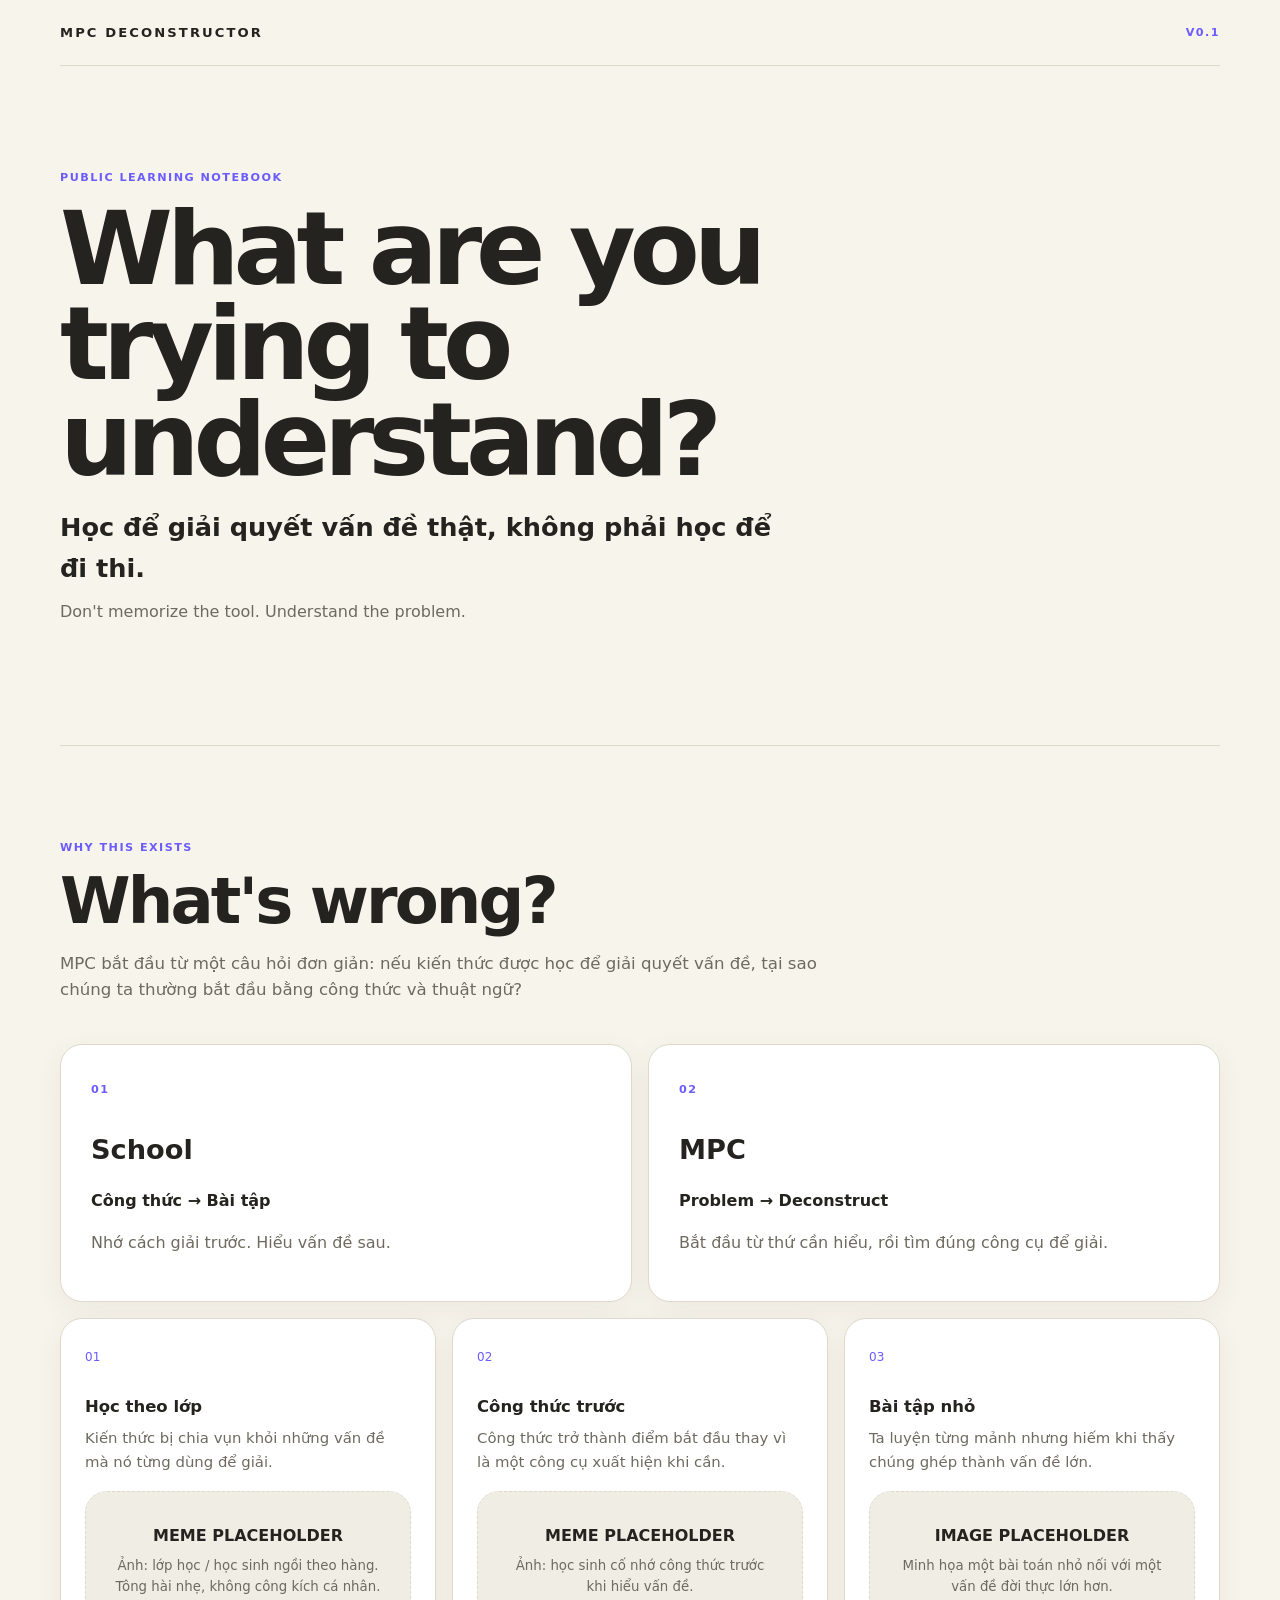
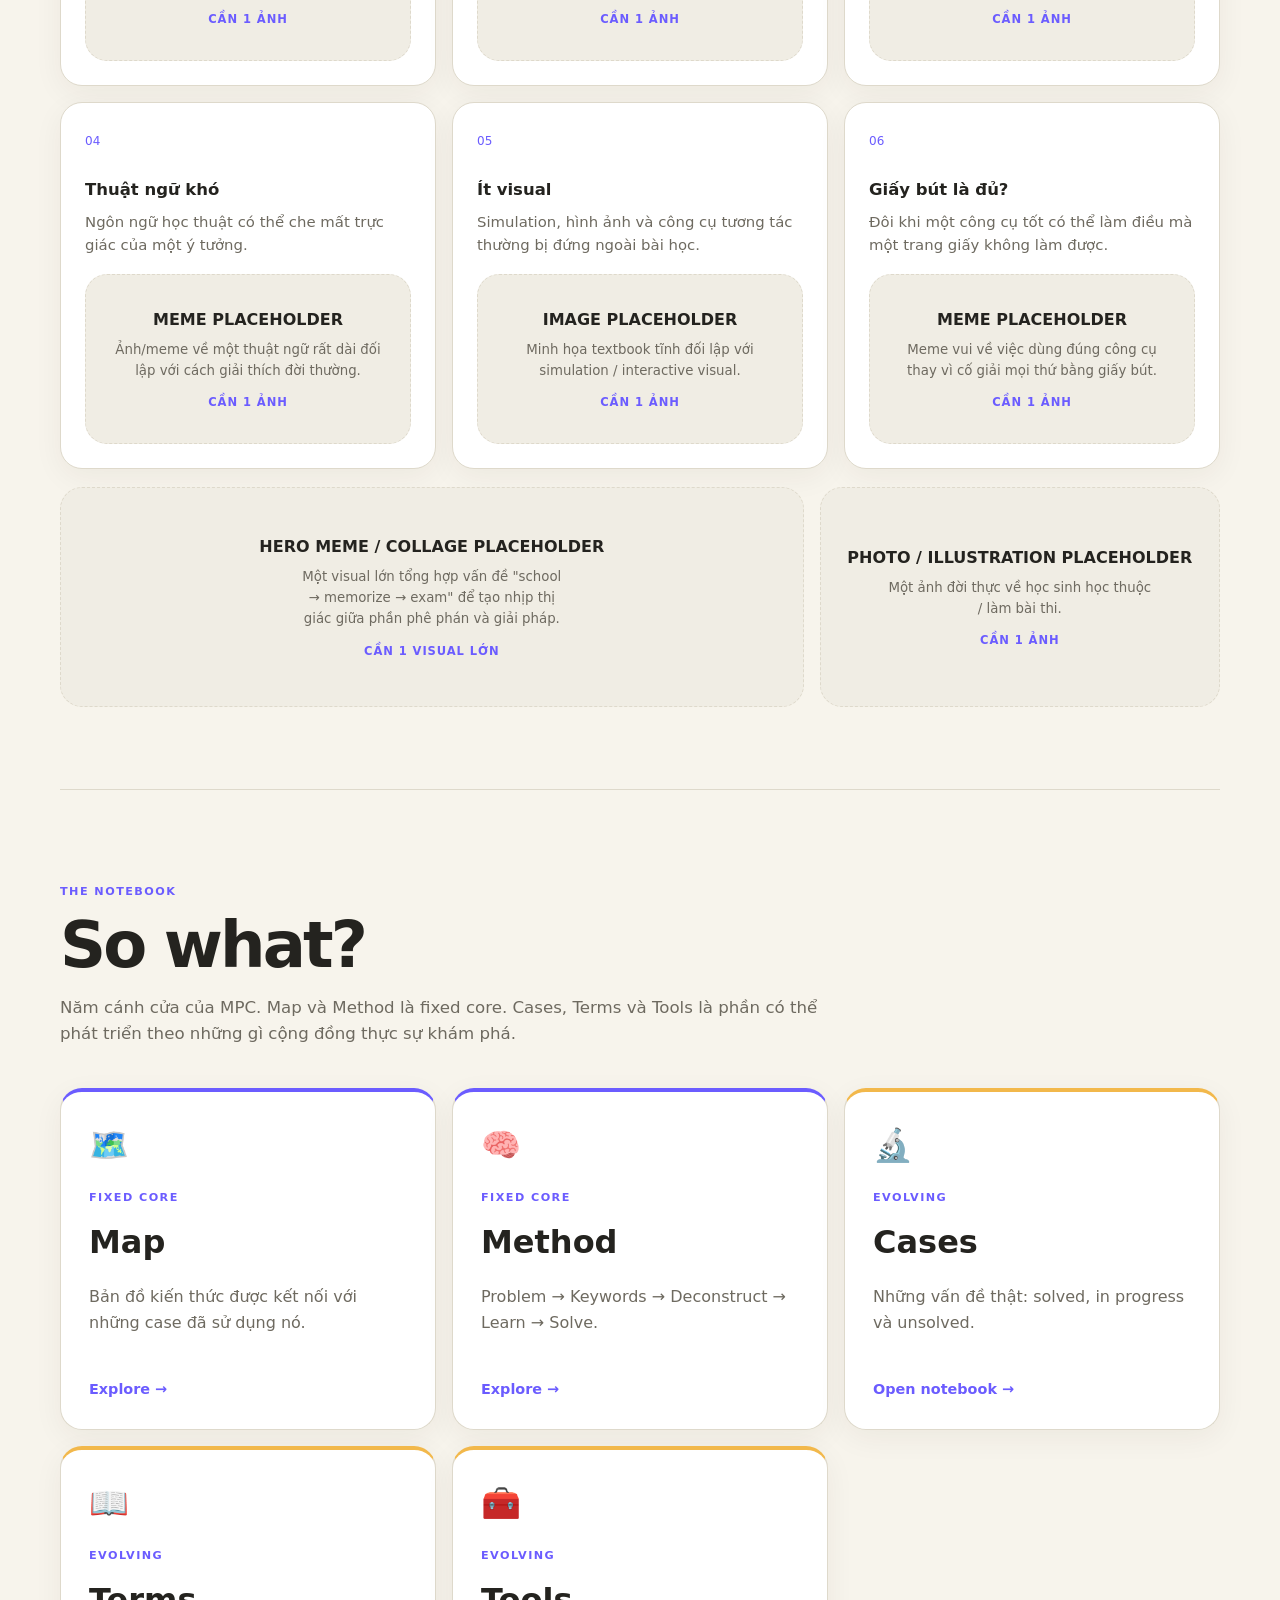
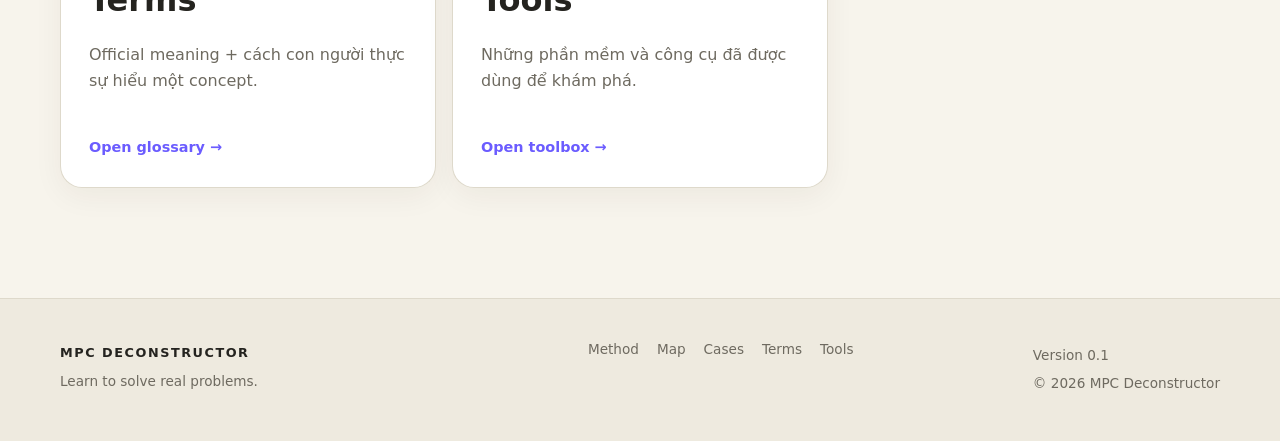
==== index.html @ 47484772 "(webagent): add meme and illustration placeholders to critique section" ====
<!doctype html><html lang="vi"><head><meta charset="utf-8"><meta name="viewport" content="width=device-width,initial-scale=1"><meta name="description" content="MPC Deconstructor: học để giải quyết vấn đề thật, không phải học để đi thi."><meta name="referrer" content="strict-origin-when-cross-origin"><meta http-equiv="Content-Security-Policy" content="default-src 'self';style-src 'self';script-src 'self';img-src 'self' data:;base-uri 'self';form-action 'self';frame-ancestors 'none';"><title>MPC Deconstructor</title><link rel="stylesheet" href="styles.css"></head><body>
<header class="site-header"><a class="brand" href="index.html">MPC DECONSTRUCTOR</a><span class="version">v0.1</span></header>
<main>
<section class="hero container"><p class="eyebrow">PUBLIC LEARNING NOTEBOOK</p><h1>What are you trying to understand?</h1><p class="hero-lead">Học để giải quyết vấn đề thật, không phải học để đi thi.</p><p class="hero-note">Don't memorize the tool. Understand the problem.</p></section>
<section class="why container" aria-labelledby="why-title"><div class="section-heading"><p class="eyebrow">WHY THIS EXISTS</p><h2 id="why-title">What's wrong?</h2><p>MPC bắt đầu từ một câu hỏi đơn giản: nếu kiến thức được học để giải quyết vấn đề, tại sao chúng ta thường bắt đầu bằng công thức và thuật ngữ?</p></div>
<div class="comparison-grid"><article class="problem-card"><span class="card-index">01</span><h3>School</h3><p class="formula">Công thức → Bài tập</p><p>Nhớ cách giải trước. Hiểu vấn đề sau.</p></article><article class="problem-card"><span class="card-index">02</span><h3>MPC</h3><p class="formula">Problem → Deconstruct</p><p>Bắt đầu từ thứ cần hiểu, rồi tìm đúng công cụ để giải.</p></article></div>
<div class="critique-grid">
<article><span>01</span><h3>Học theo lớp</h3><p>Kiến thức bị chia vụn khỏi những vấn đề mà nó từng dùng để giải.</p><div class="critique-media"><div class="media-placeholder"><strong>MEME PLACEHOLDER</strong><small>Ảnh: lớp học / học sinh ngồi theo hàng. Tông hài nhẹ, không công kích cá nhân.</small><span class="media-count">Cần 1 ảnh</span></div></div></article>
<article><span>02</span><h3>Công thức trước</h3><p>Công thức trở thành điểm bắt đầu thay vì là một công cụ xuất hiện khi cần.</p><div class="critique-media"><div class="media-placeholder"><strong>MEME PLACEHOLDER</strong><small>Ảnh: học sinh cố nhớ công thức trước khi hiểu vấn đề.</small><span class="media-count">Cần 1 ảnh</span></div></div></article>
<article><span>03</span><h3>Bài tập nhỏ</h3><p>Ta luyện từng mảnh nhưng hiếm khi thấy chúng ghép thành vấn đề lớn.</p><div class="critique-media"><div class="media-placeholder"><strong>IMAGE PLACEHOLDER</strong><small>Minh họa một bài toán nhỏ nối với một vấn đề đời thực lớn hơn.</small><span class="media-count">Cần 1 ảnh</span></div></div></article>
<article><span>04</span><h3>Thuật ngữ khó</h3><p>Ngôn ngữ học thuật có thể che mất trực giác của một ý tưởng.</p><div class="critique-media"><div class="media-placeholder"><strong>MEME PLACEHOLDER</strong><small>Ảnh/meme về một thuật ngữ rất dài đối lập với cách giải thích đời thường.</small><span class="media-count">Cần 1 ảnh</span></div></div></article>
<article><span>05</span><h3>Ít visual</h3><p>Simulation, hình ảnh và công cụ tương tác thường bị đứng ngoài bài học.</p><div class="critique-media"><div class="media-placeholder"><strong>IMAGE PLACEHOLDER</strong><small>Minh họa textbook tĩnh đối lập với simulation / interactive visual.</small><span class="media-count">Cần 1 ảnh</span></div></div></article>
<article><span>06</span><h3>Giấy bút là đủ?</h3><p>Đôi khi một công cụ tốt có thể làm điều mà một trang giấy không làm được.</p><div class="critique-media"><div class="media-placeholder"><strong>MEME PLACEHOLDER</strong><small>Meme vui về việc dùng đúng công cụ thay vì cố giải mọi thứ bằng giấy bút.</small><span class="media-count">Cần 1 ảnh</span></div></div></article>
</div>
<div class="why-gallery">
<div class="media-placeholder"><strong>HERO MEME / COLLAGE PLACEHOLDER</strong><small>Một visual lớn tổng hợp vấn đề "school → memorize → exam" để tạo nhịp thị giác giữa phần phê phán và giải pháp.</small><span class="media-count">Cần 1 visual lớn</span></div>
<div class="media-placeholder"><strong>PHOTO / ILLUSTRATION PLACEHOLDER</strong><small>Một ảnh đời thực về học sinh học thuộc / làm bài thi.</small><span class="media-count">Cần 1 ảnh</span></div>
</div></section>
<section class="core container" aria-labelledby="core-title"><div class="section-heading"><p class="eyebrow">THE NOTEBOOK</p><h2 id="core-title">So what?</h2><p>Năm cánh cửa của MPC. Map và Method là fixed core. Cases, Terms và Tools là phần có thể phát triển theo những gì cộng đồng thực sự khám phá.</p></div>
<div class="box-grid"><a class="feature-box fixed" href="map.html"><span class="icon">🗺️</span><span class="box-type">FIXED CORE</span><h3>Map</h3><p>Bản đồ kiến thức được kết nối với những case đã sử dụng nó.</p><span class="arrow">Explore →</span></a>
<a class="feature-box fixed" href="method.html"><span class="icon">🧠</span><span class="box-type">FIXED CORE</span><h3>Method</h3><p>Problem → Keywords → Deconstruct → Learn → Solve.</p><span class="arrow">Explore →</span></a>
<a class="feature-box evolving" href="cases.html"><span class="icon">🔬</span><span class="box-type">EVOLVING</span><h3>Cases</h3><p>Những vấn đề thật: solved, in progress và unsolved.</p><span class="arrow">Open notebook →</span></a>
<a class="feature-box evolving" href="terms.html"><span class="icon">📖</span><span class="box-type">EVOLVING</span><h3>Terms</h3><p>Official meaning + cách con người thực sự hiểu một concept.</p><span class="arrow">Open glossary →</span></a>
<a class="feature-box evolving" href="tools.html"><span class="icon">🧰</span><span class="box-type">EVOLVING</span><h3>Tools</h3><p>Những phần mềm và công cụ đã được dùng để khám phá.</p><span class="arrow">Open toolbox →</span></a></div></section></main>
<footer class="site-footer"><div class="container footer-inner"><div><strong>MPC DECONSTRUCTOR</strong><p>Learn to solve real problems.</p></div><div class="footer-links"><a href="method.html">Method</a><a href="map.html">Map</a><a href="cases.html">Cases</a><a href="terms.html">Terms</a><a href="tools.html">Tools</a></div><div class="footer-meta"><p>Version 0.1</p><p>© 2026 MPC Deconstructor</p></div></div></footer></body></html>
---- styles.css ----
:root{--bg:#f7f4ec;--surface:#fff;--surface-2:#f0ede4;--text:#24231f;--muted:#6e6a60;--line:#ded9cb;--accent:#6b5cff;--accent-2:#f2b84b;--green:#4d9a6a;--max:1160px}*{box-sizing:border-box}html{scroll-behavior:smooth}body{margin:0;background:var(--bg);color:var(--text);font-family:Inter,ui-sans-serif,system-ui,-apple-system,BlinkMacSystemFont,"Segoe UI",sans-serif;line-height:1.6}a{color:inherit}.container{width:min(calc(100% - 40px),var(--max));margin-inline:auto}.site-header{width:min(calc(100% - 40px),var(--max));margin:0 auto;padding:22px 0;display:flex;justify-content:space-between;align-items:center;border-bottom:1px solid var(--line);background:var(--bg)}.brand{font-size:.82rem;letter-spacing:.16em;text-decoration:none;font-weight:850}.version,.eyebrow,.box-type,.card-index{color:var(--accent);font-size:.7rem;letter-spacing:.13em;text-transform:uppercase;font-weight:750}.hero{padding:92px 0 105px}.hero h1{max-width:900px;margin:14px 0 20px;font-size:clamp(3.2rem,8vw,7rem);line-height:.93;letter-spacing:-.06em}.hero-lead{font-size:clamp(1.25rem,2vw,1.6rem);max-width:720px;margin:0;font-weight:650}.hero-note{color:var(--muted);margin-top:10px}.why,.core{padding:82px 0;border-top:1px solid var(--line)}.section-heading{max-width:760px;margin-bottom:40px}.section-heading h2{font-size:clamp(2.3rem,5vw,4.4rem);line-height:1;letter-spacing:-.045em;margin:8px 0 18px}.section-heading p:last-child{color:var(--muted);font-size:1.04rem}.comparison-grid,.critique-grid,.box-grid{display:grid;gap:16px}.comparison-grid{grid-template-columns:repeat(2,1fr);margin-bottom:16px}.problem-card,.critique-grid article,.feature-box,.media-placeholder{border:1px solid var(--line);background:var(--surface);border-radius:22px;box-shadow:0 8px 30px rgba(52,45,20,.055)}.problem-card{padding:30px}.problem-card h3{font-size:1.7rem;margin:28px 0 8px}.problem-card p{color:var(--muted)}.problem-card .formula{color:var(--text);font-weight:800}.critique-grid{grid-template-columns:repeat(3,1fr)}.critique-grid article{padding:24px;min-height:195px}.critique-grid span{color:var(--accent);font-size:.75rem}.critique-grid h3{margin:25px 0 7px;font-size:1.03rem}.critique-grid p{margin:0;color:var(--muted);font-size:.93rem}.critique-media{margin-top:16px}.media-placeholder{min-height:170px;padding:18px;background:var(--surface-2);display:flex;flex-direction:column;justify-content:center;align-items:center;text-align:center;border-style:dashed;box-shadow:none}.media-placeholder strong{font-size:1rem}.media-placeholder small{max-width:270px;color:var(--muted);margin-top:6px}.media-placeholder .media-count{margin-top:12px;color:var(--accent);font-size:.72rem;font-weight:800;letter-spacing:.08em;text-transform:uppercase}.why-gallery{margin-top:18px;display:grid;grid-template-columns:1.3fr .7fr;gap:16px}.why-gallery .media-placeholder{min-height:220px}.core{padding-bottom:110px}.box-grid{grid-template-columns:repeat(6,1fr)}.feature-box{grid-column:span 2;min-height:275px;padding:28px;text-decoration:none;transition:transform .18s ease,box-shadow .18s ease,border-color .18s ease}.feature-box:hover,.feature-box:focus-visible{transform:translateY(-4px);box-shadow:0 15px 35px rgba(52,45,20,.09);border-color:#bbb4a3;outline:none}.feature-box.fixed{border-top:4px solid var(--accent)}.feature-box.evolving{border-top:4px solid var(--accent-2)}.icon{display:block;font-size:2rem;margin-bottom:18px}.box-type{display:block;margin-bottom:10px}.feature-box h3{font-size:2rem;margin:0 0 8px}.feature-box p{color:var(--muted);min-height:70px}.arrow{display:block;margin-top:24px;color:var(--accent);font-size:.9rem;font-weight:750}.site-footer{border-top:1px solid var(--line);padding:40px 0;color:var(--muted);background:#eeeadf}.footer-inner{display:grid;grid-template-columns:1.2fr 1fr auto;gap:30px;align-items:start}.footer-inner strong{color:var(--text);letter-spacing:.12em;font-size:.8rem}.footer-inner p{margin:6px 0;font-size:.85rem}.footer-links{display:flex;flex-wrap:wrap;gap:12px 18px}.footer-links a{text-decoration:none;font-size:.85rem}.footer-links a:hover{color:var(--text)}.placeholder{min-height:65vh;display:grid;align-content:center;padding:80px 0}.placeholder h1{font-size:clamp(3rem,8vw,6rem);line-height:.95;letter-spacing:-.05em;margin:10px 0 20px}.placeholder p{max-width:650px;color:var(--muted);font-size:1.1rem}.back{color:var(--accent);text-decoration:none;font-weight:750}@media(max-width:820px){.hero{padding:70px 0 80px}.comparison-grid,.critique-grid,.why-gallery{grid-template-columns:1fr}.box-grid{grid-template-columns:1fr}.feature-box{grid-column:auto}.footer-inner{grid-template-columns:1fr}}@media(prefers-reduced-motion:reduce){html{scroll-behavior:auto}*,*::before,*::after{transition:none!important}}
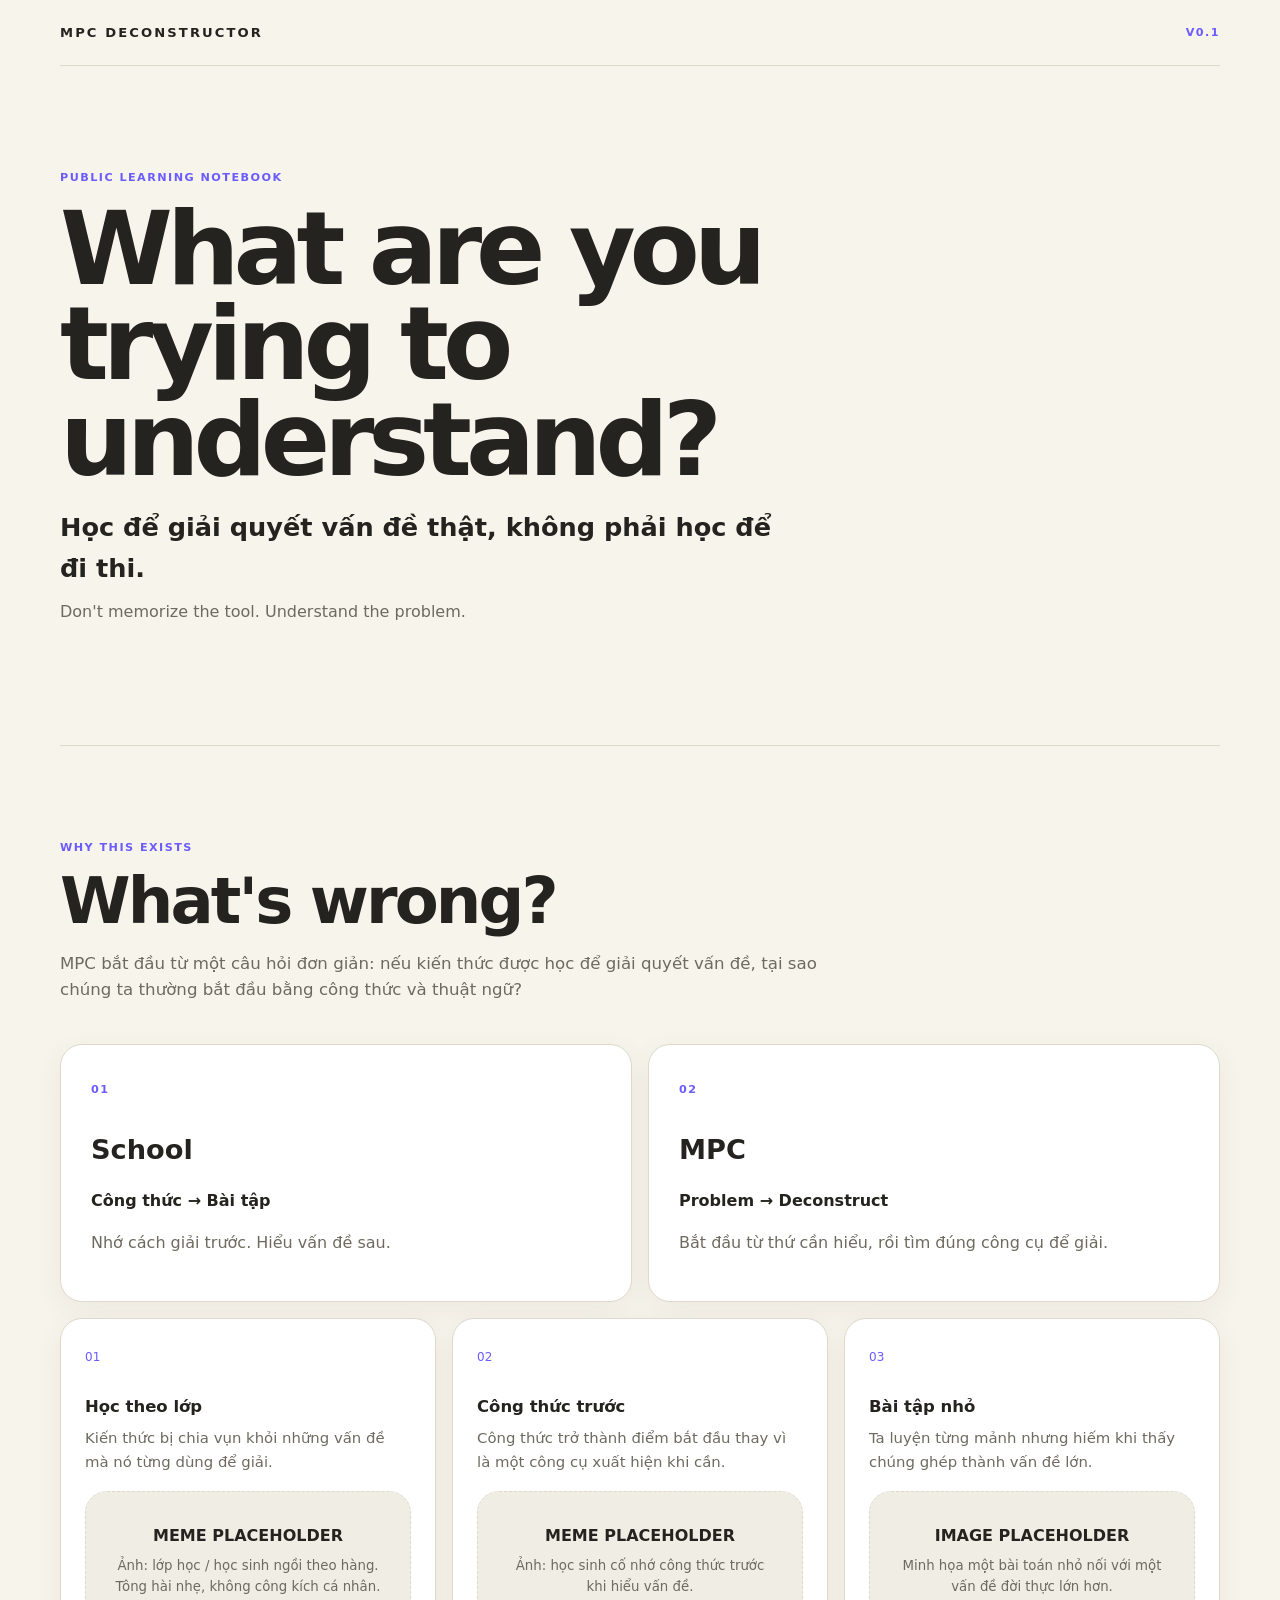
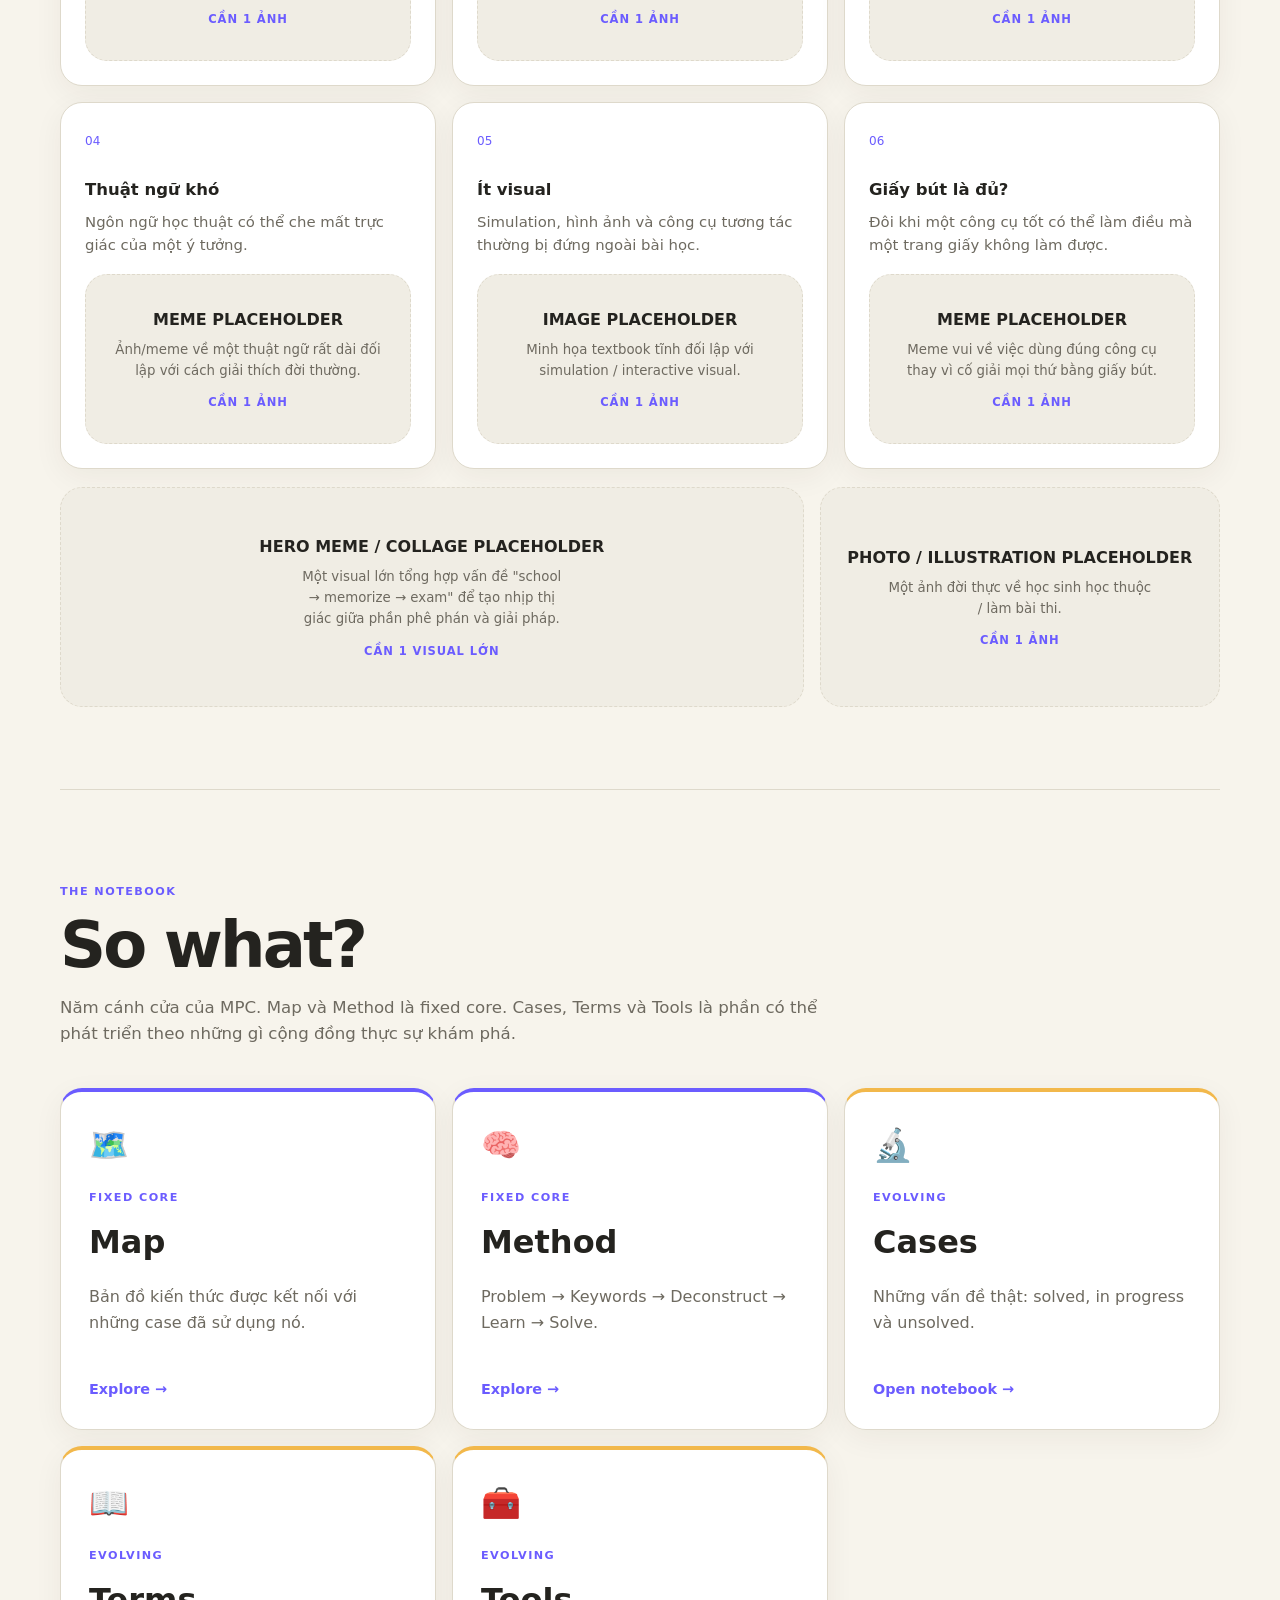
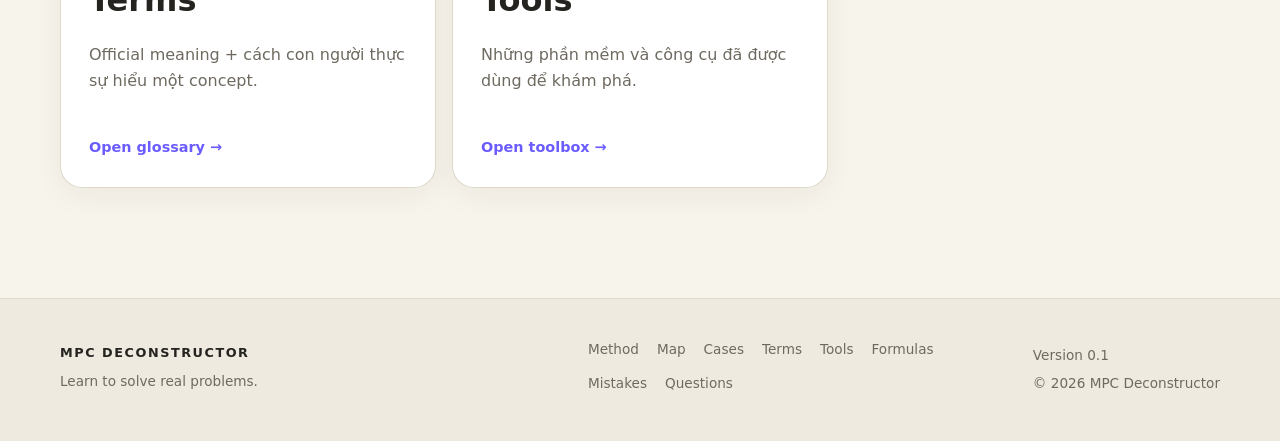
==== commit 8a748af9: "(webagent): add knowledge notebook links" ====
--- a/index.html
+++ b/index.html
@@ -22,4 +22,4 @@
 <a class="feature-box evolving" href="cases.html"><span class="icon">🔬</span><span class="box-type">EVOLVING</span><h3>Cases</h3><p>Những vấn đề thật: solved, in progress và unsolved.</p><span class="arrow">Open notebook →</span></a>
 <a class="feature-box evolving" href="terms.html"><span class="icon">📖</span><span class="box-type">EVOLVING</span><h3>Terms</h3><p>Official meaning + cách con người thực sự hiểu một concept.</p><span class="arrow">Open glossary →</span></a>
 <a class="feature-box evolving" href="tools.html"><span class="icon">🧰</span><span class="box-type">EVOLVING</span><h3>Tools</h3><p>Những phần mềm và công cụ đã được dùng để khám phá.</p><span class="arrow">Open toolbox →</span></a></div></section></main>
-<footer class="site-footer"><div class="container footer-inner"><div><strong>MPC DECONSTRUCTOR</strong><p>Learn to solve real problems.</p></div><div class="footer-links"><a href="method.html">Method</a><a href="map.html">Map</a><a href="cases.html">Cases</a><a href="terms.html">Terms</a><a href="tools.html">Tools</a></div><div class="footer-meta"><p>Version 0.1</p><p>© 2026 MPC Deconstructor</p></div></div></footer></body></html>+<footer class="site-footer"><div class="container footer-inner"><div><strong>MPC DECONSTRUCTOR</strong><p>Learn to solve real problems.</p></div><div class="footer-links"><a href="method.html">Method</a><a href="map.html">Map</a><a href="cases.html">Cases</a><a href="terms.html">Terms</a><a href="tools.html">Tools</a><a href="formulas.html">Formulas</a><a href="mistakes.html">Mistakes</a><a href="questions.html">Questions</a></div><div class="footer-meta"><p>Version 0.1</p><p>© 2026 MPC Deconstructor</p></div></div></footer></body></html>
--- a/styles.css
+++ b/styles.css
@@ -1 +1 @@
-:root{--bg:#f7f4ec;--surface:#fff;--surface-2:#f0ede4;--text:#24231f;--muted:#6e6a60;--line:#ded9cb;--accent:#6b5cff;--accent-2:#f2b84b;--green:#4d9a6a;--max:1160px}*{box-sizing:border-box}html{scroll-behavior:smooth}body{margin:0;background:var(--bg);color:var(--text);font-family:Inter,ui-sans-serif,system-ui,-apple-system,BlinkMacSystemFont,"Segoe UI",sans-serif;line-height:1.6}a{color:inherit}.container{width:min(calc(100% - 40px),var(--max));margin-inline:auto}.site-header{width:min(calc(100% - 40px),var(--max));margin:0 auto;padding:22px 0;display:flex;justify-content:space-between;align-items:center;border-bottom:1px solid var(--line);background:var(--bg)}.brand{font-size:.82rem;letter-spacing:.16em;text-decoration:none;font-weight:850}.version,.eyebrow,.box-type,.card-index{color:var(--accent);font-size:.7rem;letter-spacing:.13em;text-transform:uppercase;font-weight:750}.hero{padding:92px 0 105px}.hero h1{max-width:900px;margin:14px 0 20px;font-size:clamp(3.2rem,8vw,7rem);line-height:.93;letter-spacing:-.06em}.hero-lead{font-size:clamp(1.25rem,2vw,1.6rem);max-width:720px;margin:0;font-weight:650}.hero-note{color:var(--muted);margin-top:10px}.why,.core{padding:82px 0;border-top:1px solid var(--line)}.section-heading{max-width:760px;margin-bottom:40px}.section-heading h2{font-size:clamp(2.3rem,5vw,4.4rem);line-height:1;letter-spacing:-.045em;margin:8px 0 18px}.section-heading p:last-child{color:var(--muted);font-size:1.04rem}.comparison-grid,.critique-grid,.box-grid{display:grid;gap:16px}.comparison-grid{grid-template-columns:repeat(2,1fr);margin-bottom:16px}.problem-card,.critique-grid article,.feature-box,.media-placeholder{border:1px solid var(--line);background:var(--surface);border-radius:22px;box-shadow:0 8px 30px rgba(52,45,20,.055)}.problem-card{padding:30px}.problem-card h3{font-size:1.7rem;margin:28px 0 8px}.problem-card p{color:var(--muted)}.problem-card .formula{color:var(--text);font-weight:800}.critique-grid{grid-template-columns:repeat(3,1fr)}.critique-grid article{padding:24px;min-height:195px}.critique-grid span{color:var(--accent);font-size:.75rem}.critique-grid h3{margin:25px 0 7px;font-size:1.03rem}.critique-grid p{margin:0;color:var(--muted);font-size:.93rem}.critique-media{margin-top:16px}.media-placeholder{min-height:170px;padding:18px;background:var(--surface-2);display:flex;flex-direction:column;justify-content:center;align-items:center;text-align:center;border-style:dashed;box-shadow:none}.media-placeholder strong{font-size:1rem}.media-placeholder small{max-width:270px;color:var(--muted);margin-top:6px}.media-placeholder .media-count{margin-top:12px;color:var(--accent);font-size:.72rem;font-weight:800;letter-spacing:.08em;text-transform:uppercase}.why-gallery{margin-top:18px;display:grid;grid-template-columns:1.3fr .7fr;gap:16px}.why-gallery .media-placeholder{min-height:220px}.core{padding-bottom:110px}.box-grid{grid-template-columns:repeat(6,1fr)}.feature-box{grid-column:span 2;min-height:275px;padding:28px;text-decoration:none;transition:transform .18s ease,box-shadow .18s ease,border-color .18s ease}.feature-box:hover,.feature-box:focus-visible{transform:translateY(-4px);box-shadow:0 15px 35px rgba(52,45,20,.09);border-color:#bbb4a3;outline:none}.feature-box.fixed{border-top:4px solid var(--accent)}.feature-box.evolving{border-top:4px solid var(--accent-2)}.icon{display:block;font-size:2rem;margin-bottom:18px}.box-type{display:block;margin-bottom:10px}.feature-box h3{font-size:2rem;margin:0 0 8px}.feature-box p{color:var(--muted);min-height:70px}.arrow{display:block;margin-top:24px;color:var(--accent);font-size:.9rem;font-weight:750}.site-footer{border-top:1px solid var(--line);padding:40px 0;color:var(--muted);background:#eeeadf}.footer-inner{display:grid;grid-template-columns:1.2fr 1fr auto;gap:30px;align-items:start}.footer-inner strong{color:var(--text);letter-spacing:.12em;font-size:.8rem}.footer-inner p{margin:6px 0;font-size:.85rem}.footer-links{display:flex;flex-wrap:wrap;gap:12px 18px}.footer-links a{text-decoration:none;font-size:.85rem}.footer-links a:hover{color:var(--text)}.placeholder{min-height:65vh;display:grid;align-content:center;padding:80px 0}.placeholder h1{font-size:clamp(3rem,8vw,6rem);line-height:.95;letter-spacing:-.05em;margin:10px 0 20px}.placeholder p{max-width:650px;color:var(--muted);font-size:1.1rem}.back{color:var(--accent);text-decoration:none;font-weight:750}@media(max-width:820px){.hero{padding:70px 0 80px}.comparison-grid,.critique-grid,.why-gallery{grid-template-columns:1fr}.box-grid{grid-template-columns:1fr}.feature-box{grid-column:auto}.footer-inner{grid-template-columns:1fr}}@media(prefers-reduced-motion:reduce){html{scroll-behavior:auto}*,*::before,*::after{transition:none!important}}+:root{--bg:#f7f4ec;--surface:#fff;--surface-2:#f0ede4;--text:#24231f;--muted:#6e6a60;--line:#ded9cb;--accent:#6b5cff;--accent-2:#f2b84b;--green:#4d9a6a;--max:1160px}*{box-sizing:border-box}html{scroll-behavior:smooth}body{margin:0;background:var(--bg);color:var(--text);font-family:Inter,ui-sans-serif,system-ui,-apple-system,BlinkMacSystemFont,"Segoe UI",sans-serif;line-height:1.6}a{color:inherit}.container{width:min(calc(100% - 40px),var(--max));margin-inline:auto}.site-header{width:min(calc(100% - 40px),var(--max));margin:0 auto;padding:22px 0;display:flex;justify-content:space-between;align-items:center;border-bottom:1px solid var(--line);background:var(--bg)}.brand{font-size:.82rem;letter-spacing:.16em;text-decoration:none;font-weight:850}.version,.eyebrow,.box-type,.card-index{color:var(--accent);font-size:.7rem;letter-spacing:.13em;text-transform:uppercase;font-weight:750}.hero{padding:92px 0 105px}.hero h1{max-width:900px;margin:14px 0 20px;font-size:clamp(3.2rem,8vw,7rem);line-height:.93;letter-spacing:-.06em}.hero-lead{font-size:clamp(1.25rem,2vw,1.6rem);max-width:720px;margin:0;font-weight:650}.hero-note{color:var(--muted);margin-top:10px}.why,.core{padding:82px 0;border-top:1px solid var(--line)}.section-heading{max-width:760px;margin-bottom:40px}.section-heading h2{font-size:clamp(2.3rem,5vw,4.4rem);line-height:1;letter-spacing:-.045em;margin:8px 0 18px}.section-heading p:last-child{color:var(--muted);font-size:1.04rem}.comparison-grid,.critique-grid,.box-grid{display:grid;gap:16px}.comparison-grid{grid-template-columns:repeat(2,1fr);margin-bottom:16px}.problem-card,.critique-grid article,.feature-box,.media-placeholder{border:1px solid var(--line);background:var(--surface);border-radius:22px;box-shadow:0 8px 30px rgba(52,45,20,.055)}.problem-card{padding:30px}.problem-card h3{font-size:1.7rem;margin:28px 0 8px}.problem-card p{color:var(--muted)}.problem-card .formula{color:var(--text);font-weight:800}.critique-grid{grid-template-columns:repeat(3,1fr)}.critique-grid article{padding:24px;min-height:195px}.critique-grid span{color:var(--accent);font-size:.75rem}.critique-grid h3{margin:25px 0 7px;font-size:1.03rem}.critique-grid p{margin:0;color:var(--muted);font-size:.93rem}.critique-media{margin-top:16px}.media-placeholder{min-height:170px;padding:18px;background:var(--surface-2);display:flex;flex-direction:column;justify-content:center;align-items:center;text-align:center;border-style:dashed;box-shadow:none}.media-placeholder strong{font-size:1rem}.media-placeholder small{max-width:270px;color:var(--muted);margin-top:6px}.media-placeholder .media-count{margin-top:12px;color:var(--accent);font-size:.72rem;font-weight:800;letter-spacing:.08em;text-transform:uppercase}.why-gallery{margin-top:18px;display:grid;grid-template-columns:1.3fr .7fr;gap:16px}.why-gallery .media-placeholder{min-height:220px}.core{padding-bottom:110px}.box-grid{grid-template-columns:repeat(6,1fr)}.feature-box{grid-column:span 2;min-height:275px;padding:28px;text-decoration:none;transition:transform .18s ease,box-shadow .18s ease,border-color .18s ease}.feature-box:hover,.feature-box:focus-visible{transform:translateY(-4px);box-shadow:0 15px 35px rgba(52,45,20,.09);border-color:#bbb4a3;outline:none}.feature-box.fixed{border-top:4px solid var(--accent)}.feature-box.evolving{border-top:4px solid var(--accent-2)}.icon{display:block;font-size:2rem;margin-bottom:18px}.box-type{display:block;margin-bottom:10px}.feature-box h3{font-size:2rem;margin:0 0 8px}.feature-box p{color:var(--muted);min-height:70px}.arrow{display:block;margin-top:24px;color:var(--accent);font-size:.9rem;font-weight:750}.site-footer{border-top:1px solid var(--line);padding:40px 0;color:var(--muted);background:#eeeadf}.footer-inner{display:grid;grid-template-columns:1.2fr 1fr auto;gap:30px;align-items:start}.footer-inner strong{color:var(--text);letter-spacing:.12em;font-size:.8rem}.footer-inner p{margin:6px 0;font-size:.85rem}.footer-links{display:flex;flex-wrap:wrap;gap:12px 18px}.footer-links a{text-decoration:none;font-size:.85rem}.footer-links a:hover{color:var(--text)}.placeholder{min-height:65vh;display:grid;align-content:center;padding:80px 0}.placeholder h1{font-size:clamp(3rem,8vw,6rem);line-height:.95;letter-spacing:-.05em;margin:10px 0 20px}.placeholder p{max-width:650px;color:var(--muted);font-size:1.1rem}.back{color:var(--accent);text-decoration:none;font-weight:750}@media(max-width:820px){.hero{padding:70px 0 80px}.comparison-grid,.critique-grid,.why-gallery{grid-template-columns:1fr}.box-grid{grid-template-columns:1fr}.feature-box{grid-column:auto}.footer-inner{grid-template-columns:1fr}}@media(prefers-reduced-motion:reduce){html{scroll-behavior:auto}*,*::before,*::after{transition:none!important}}.page{padding:80px 0 110px}.page>.section-heading{margin-bottom:36px}.page h1{font-size:clamp(3rem,7vw,6.2rem);line-height:.95;letter-spacing:-.055em;margin:10px 0 18px}.section-heading.small{margin:0 0 20px}.section-heading.small h2{font-size:2.2rem}.map-grid{display:grid;grid-template-columns:repeat(3,1fr);gap:18px;margin-bottom:34px}.map-group{background:var(--surface);border:1px solid var(--line);border-radius:24px;padding:28px;box-shadow:0 8px 30px rgba(52,45,20,.055)}.map-number{color:var(--accent);font-size:.75rem;font-weight:800;letter-spacing:.12em}.map-group h2{font-size:2.1rem;margin:8px 0 0}.map-group>p{color:var(--muted);margin-top:0}.map-group details{border-top:1px solid var(--line);padding:14px 0}.map-group summary{cursor:pointer;font-weight:750}.map-group ul{color:var(--muted);padding-left:20px;margin-bottom:0}.editor-form{display:grid;gap:18px;max-width:850px;background:var(--surface);border:1px solid var(--line);border-radius:24px;padding:28px;box-shadow:0 8px 30px rgba(52,45,20,.055)}.editor-form label{display:grid;gap:8px;font-size:.78rem;font-weight:800;letter-spacing:.08em}.editor-form textarea,.editor-form input[type="text"],.editor-form input[type="file"]{font:inherit;letter-spacing:normal;font-weight:500;color:var(--text);border:1px solid var(--line);border-radius:14px;background:var(--surface-2);padding:14px}.editor-form textarea{resize:vertical}.input-note{font-size:.78rem;color:var(--muted);font-weight:500;letter-spacing:normal}.primary-button{justify-self:start;border:0;border-radius:12px;background:var(--accent);color:white;padding:13px 20px;font:inherit;font-weight:800;cursor:pointer}.primary-button:hover{filter:brightness(.95)}.upload-preview{display:block;max-width:850px;max-height:480px;margin:18px 0;border-radius:18px;border:1px solid var(--line);object-fit:contain;background:var(--surface)}.saved-section{margin:70px 0 30px}.saved-grid{display:grid;grid-template-columns:repeat(2,1fr);gap:18px}.saved-card,.term-card{background:var(--surface);border:1px solid var(--line);border-radius:20px;padding:22px}.saved-card h3,.term-card h3{margin:5px 0 10px;font-size:1.35rem}.saved-card p,.term-card p{color:var(--muted);white-space:normal}.saved-card img{width:100%;max-height:360px;object-fit:contain;border-radius:14px;background:var(--surface-2);margin-top:12px}.saved-number{color:var(--accent);font-size:.7rem;font-weight:800;letter-spacing:.12em}.delete-button{border:0;background:transparent;color:var(--muted);font:inherit;font-size:.82rem;text-decoration:underline;cursor:pointer;margin-top:12px}.empty-state{color:var(--muted);padding:20px 0}.term-list{display:grid;gap:14px}.term-card{display:flex;justify-content:space-between;gap:20px;align-items:flex-start}.term-card p{margin:0}.tool-card{display:flex;align-items:center;gap:22px;text-decoration:none;background:var(--surface);border:1px solid var(--line);border-radius:24px;padding:24px;max-width:720px;box-shadow:0 8px 30px rgba(52,45,20,.055);transition:transform .18s ease,box-shadow .18s ease}.tool-card:hover{transform:translateY(-3px);box-shadow:0 14px 35px rgba(52,45,20,.1)}.tool-card img{width:64px;height:64px}.tool-card h2{margin:2px 0 4px;font-size:1.8rem}.tool-card p{margin:0;color:var(--muted)}.tool-arrow{margin-left:auto;color:var(--accent);font-weight:800}@media(max-width:900px){.map-grid{grid-template-columns:1fr 1fr}}@media(max-width:620px){.map-grid,.saved-grid{grid-template-columns:1fr}.page{padding-top:55px}.term-card{flex-direction:column}.tool-card{align-items:flex-start}.tool-arrow{margin-left:0}}.tool-launcher .primary-button{display:inline-flex;align-items:center;gap:9px}.tool-launcher .primary-button img{width:20px;height:20px}.tool-launcher{margin-bottom:18px}
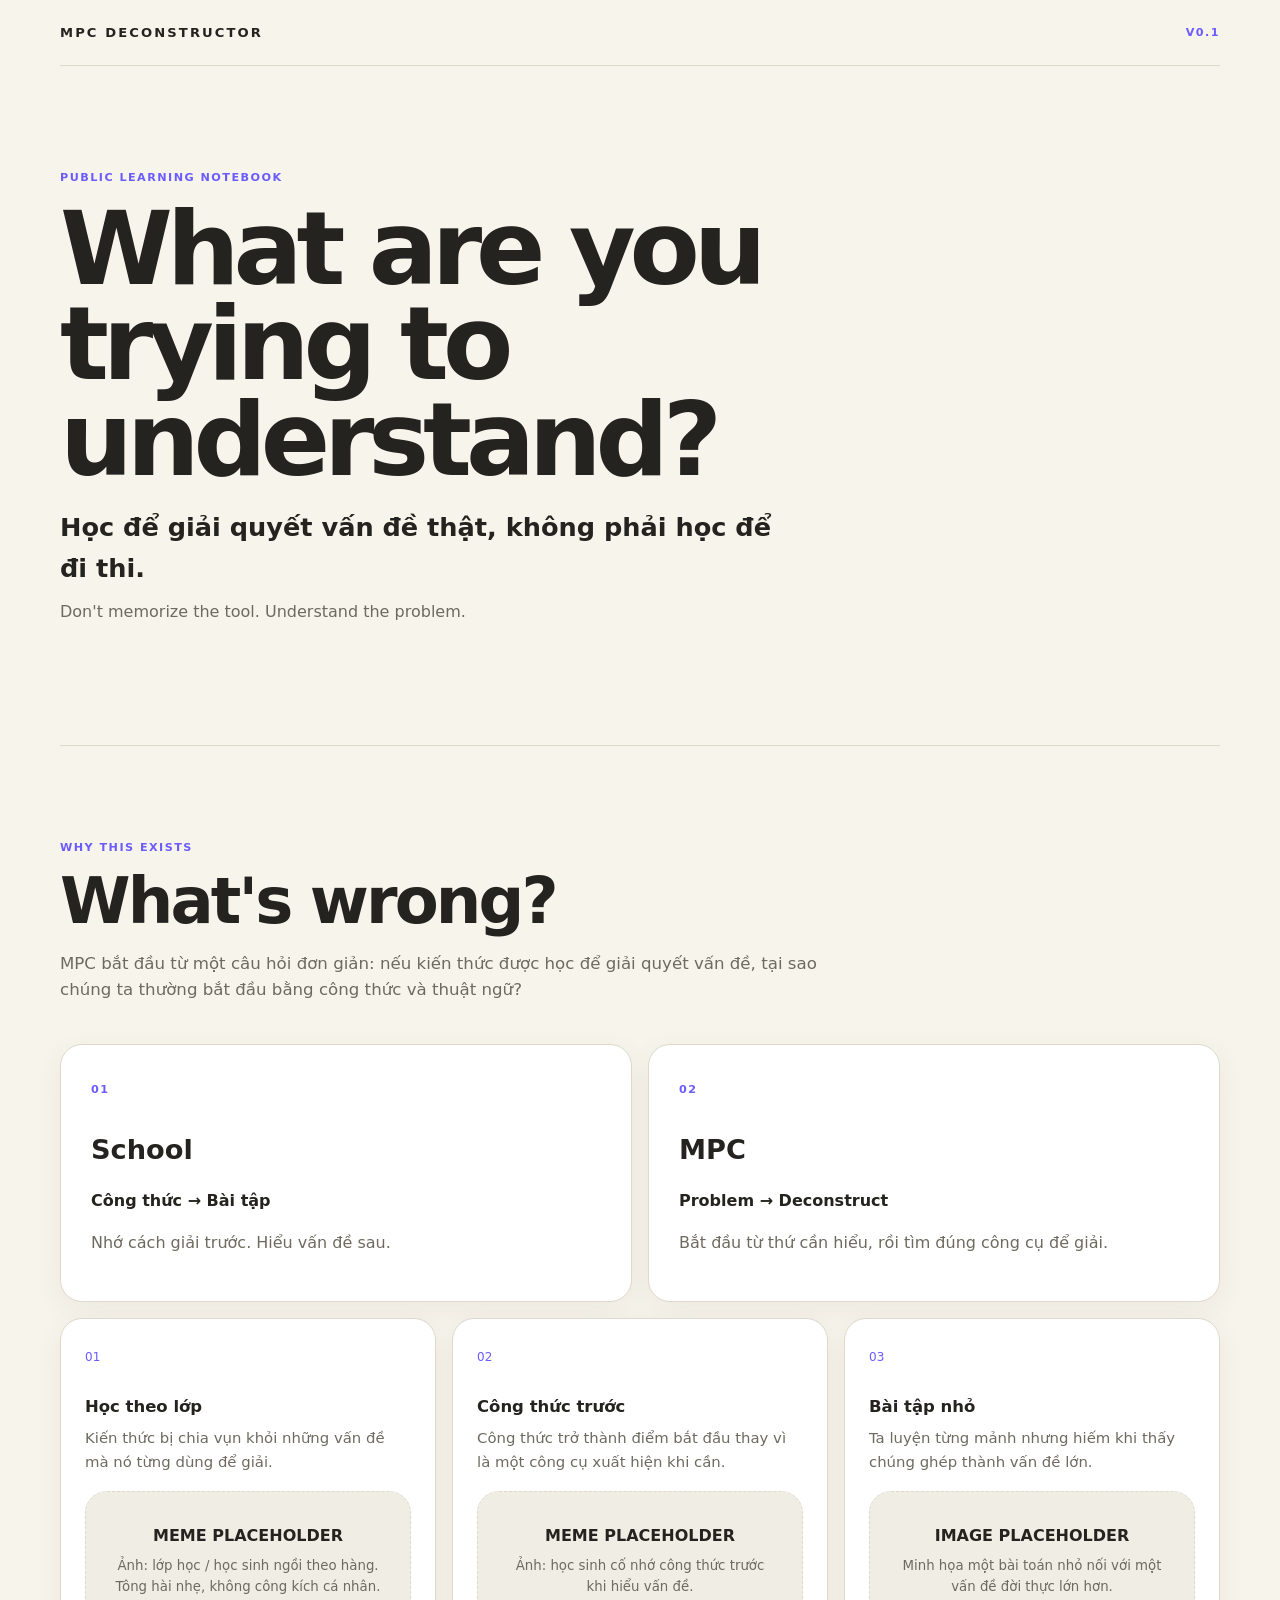
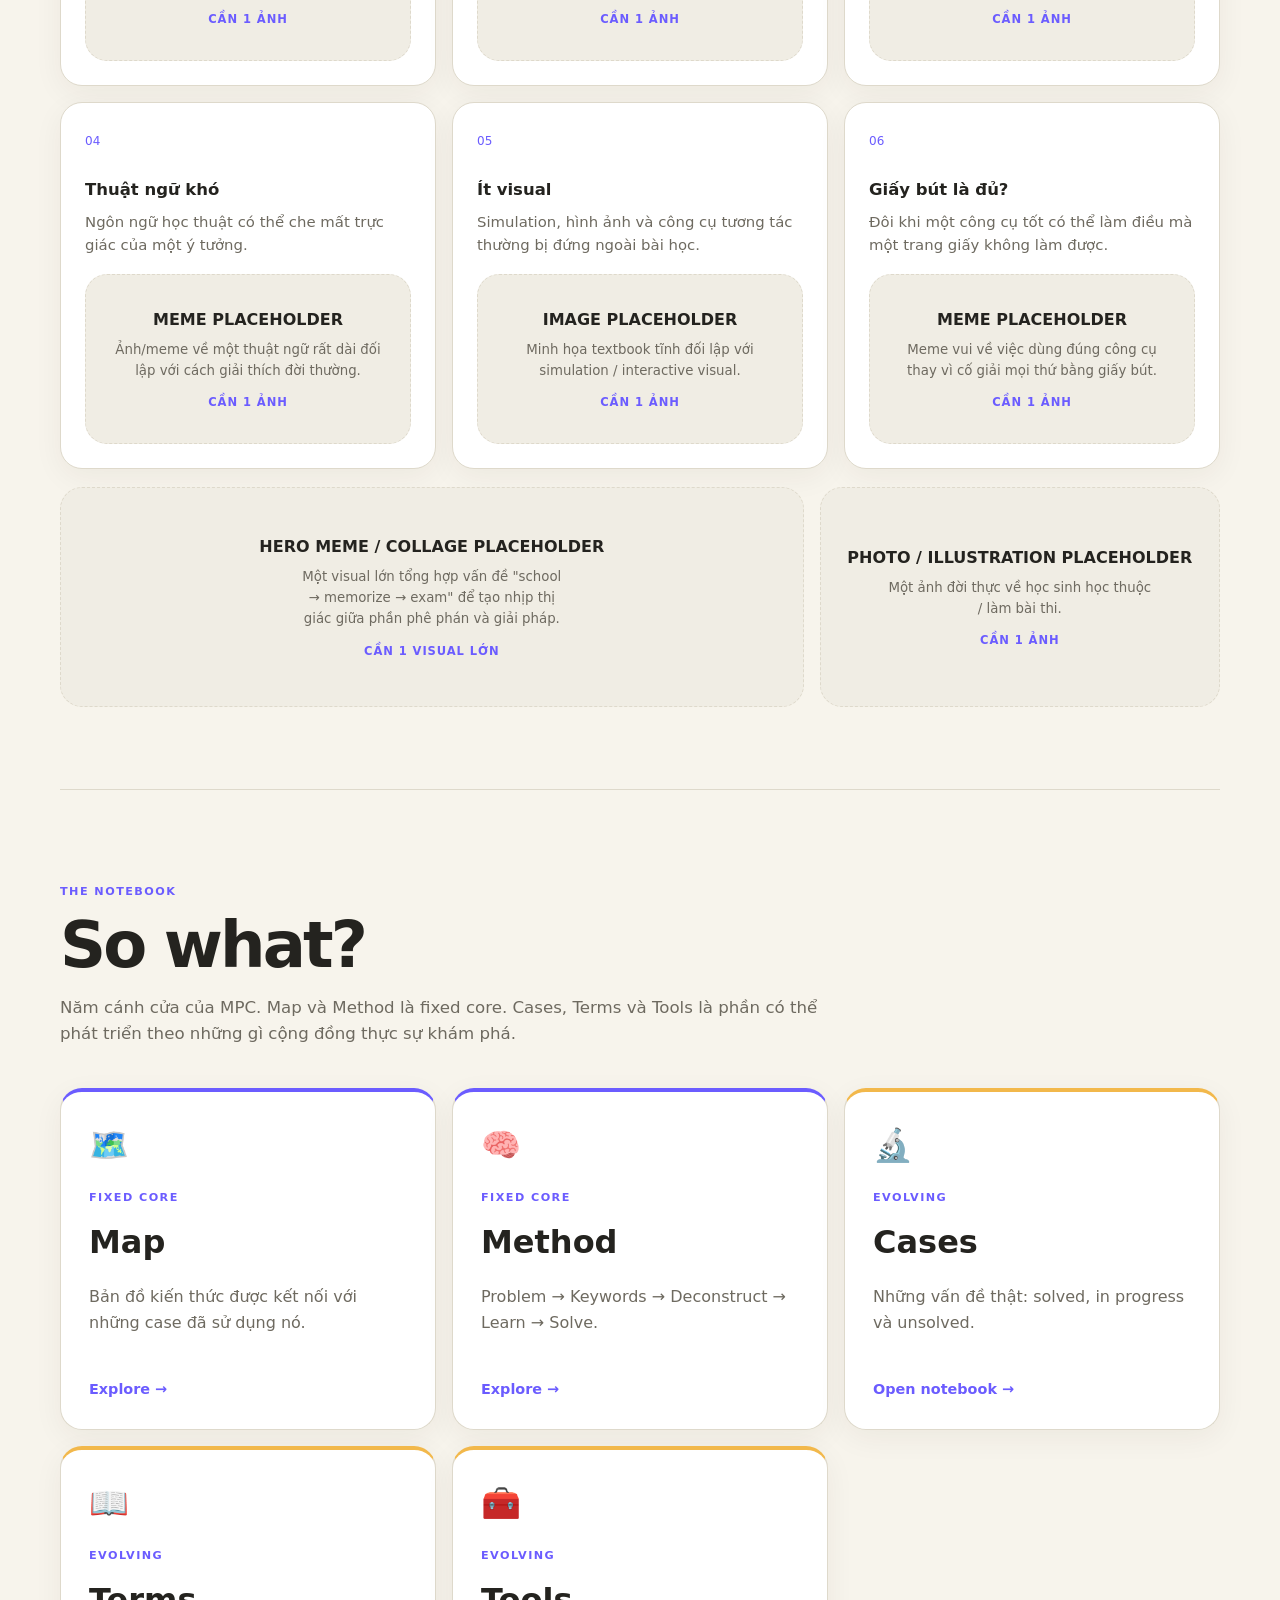
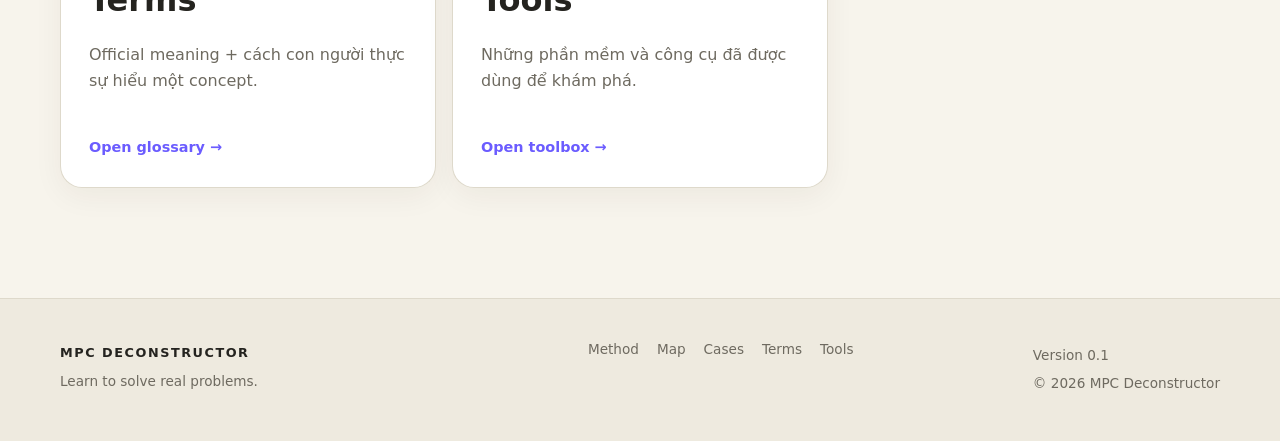
==== commit c4004ae1: "(webagent): update index.html for current cases-centered architecture" ====
--- a/index.html
+++ b/index.html
@@ -22,4 +22,4 @@
 <a class="feature-box evolving" href="cases.html"><span class="icon">🔬</span><span class="box-type">EVOLVING</span><h3>Cases</h3><p>Những vấn đề thật: solved, in progress và unsolved.</p><span class="arrow">Open notebook →</span></a>
 <a class="feature-box evolving" href="terms.html"><span class="icon">📖</span><span class="box-type">EVOLVING</span><h3>Terms</h3><p>Official meaning + cách con người thực sự hiểu một concept.</p><span class="arrow">Open glossary →</span></a>
 <a class="feature-box evolving" href="tools.html"><span class="icon">🧰</span><span class="box-type">EVOLVING</span><h3>Tools</h3><p>Những phần mềm và công cụ đã được dùng để khám phá.</p><span class="arrow">Open toolbox →</span></a></div></section></main>
-<footer class="site-footer"><div class="container footer-inner"><div><strong>MPC DECONSTRUCTOR</strong><p>Learn to solve real problems.</p></div><div class="footer-links"><a href="method.html">Method</a><a href="map.html">Map</a><a href="cases.html">Cases</a><a href="terms.html">Terms</a><a href="tools.html">Tools</a><a href="formulas.html">Formulas</a><a href="mistakes.html">Mistakes</a><a href="questions.html">Questions</a></div><div class="footer-meta"><p>Version 0.1</p><p>© 2026 MPC Deconstructor</p></div></div></footer></body></html>+<footer class="site-footer"><div class="container footer-inner"><div><strong>MPC DECONSTRUCTOR</strong><p>Learn to solve real problems.</p></div><div class="footer-links"><a href="method.html">Method</a><a href="map.html">Map</a><a href="cases.html">Cases</a><a href="terms.html">Terms</a><a href="tools.html">Tools</a></div><div class="footer-meta"><p>Version 0.1</p><p>© 2026 MPC Deconstructor</p></div></div></footer></body></html>
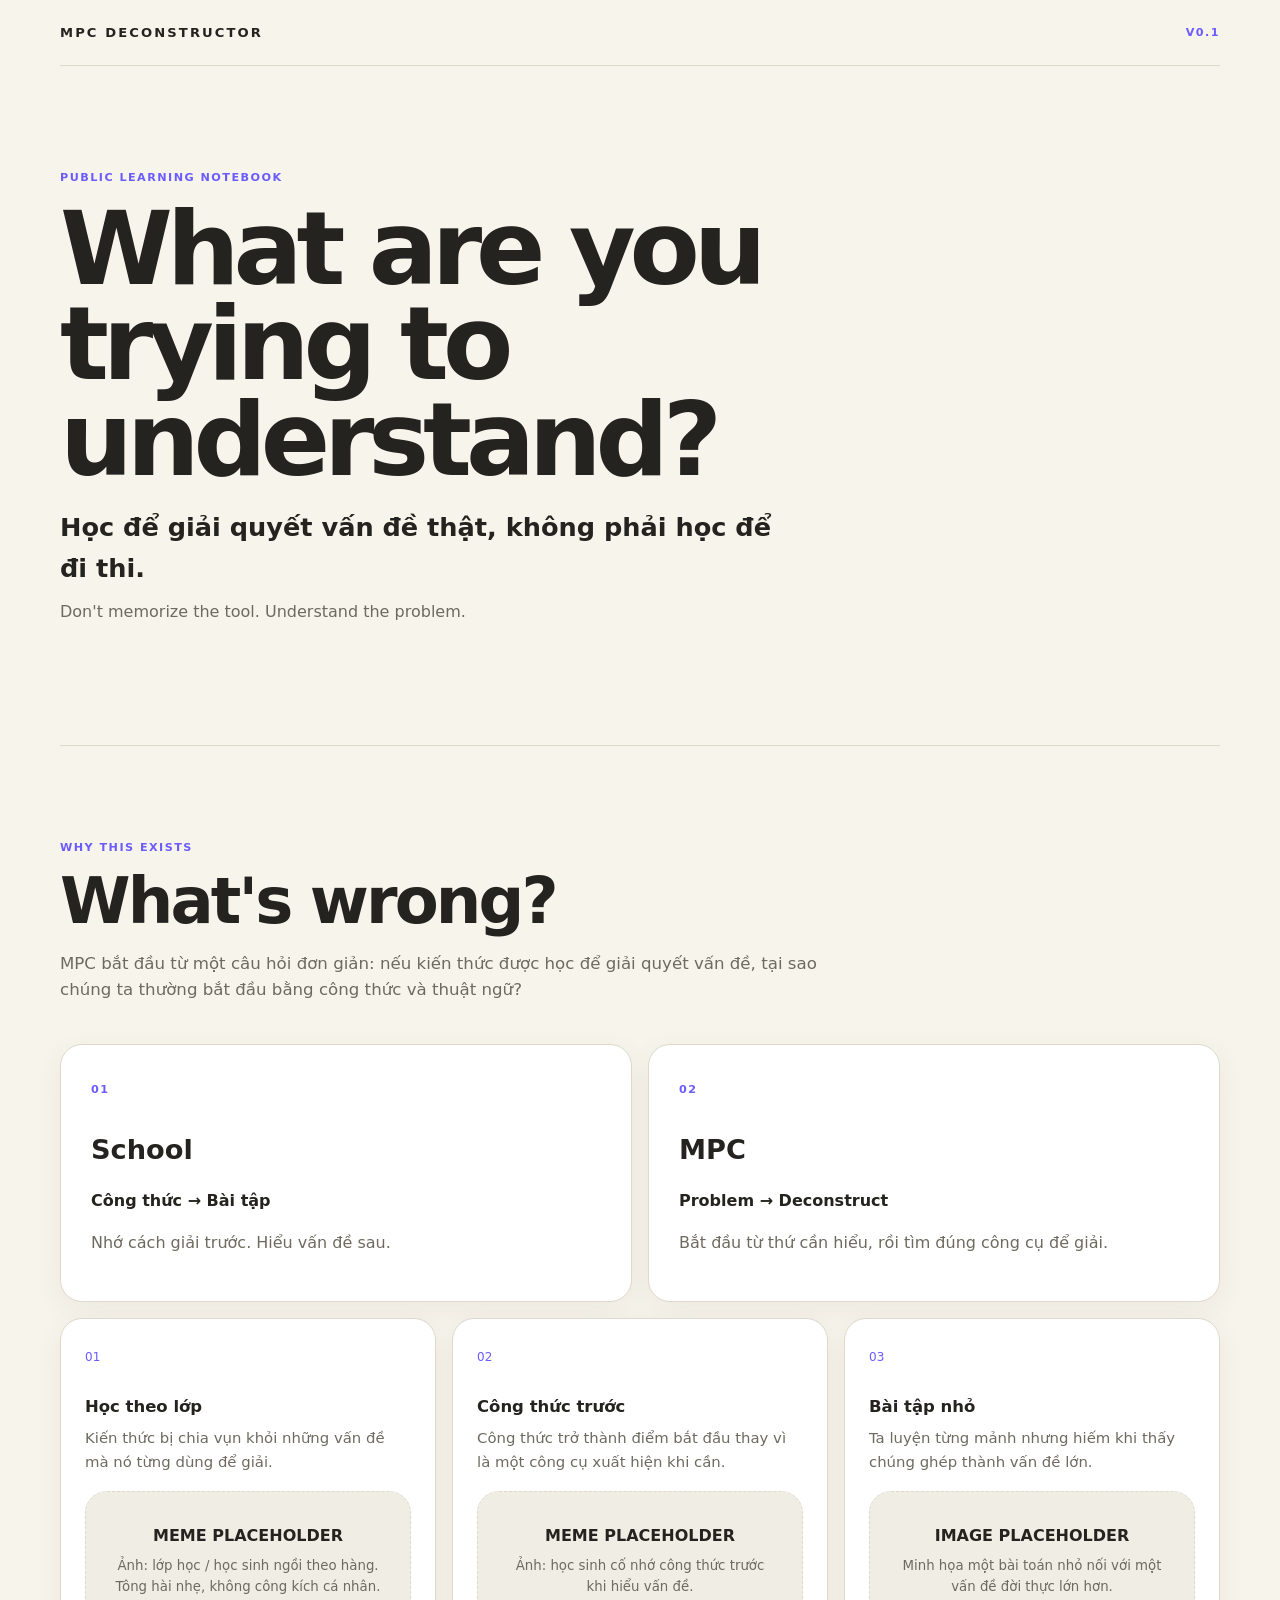
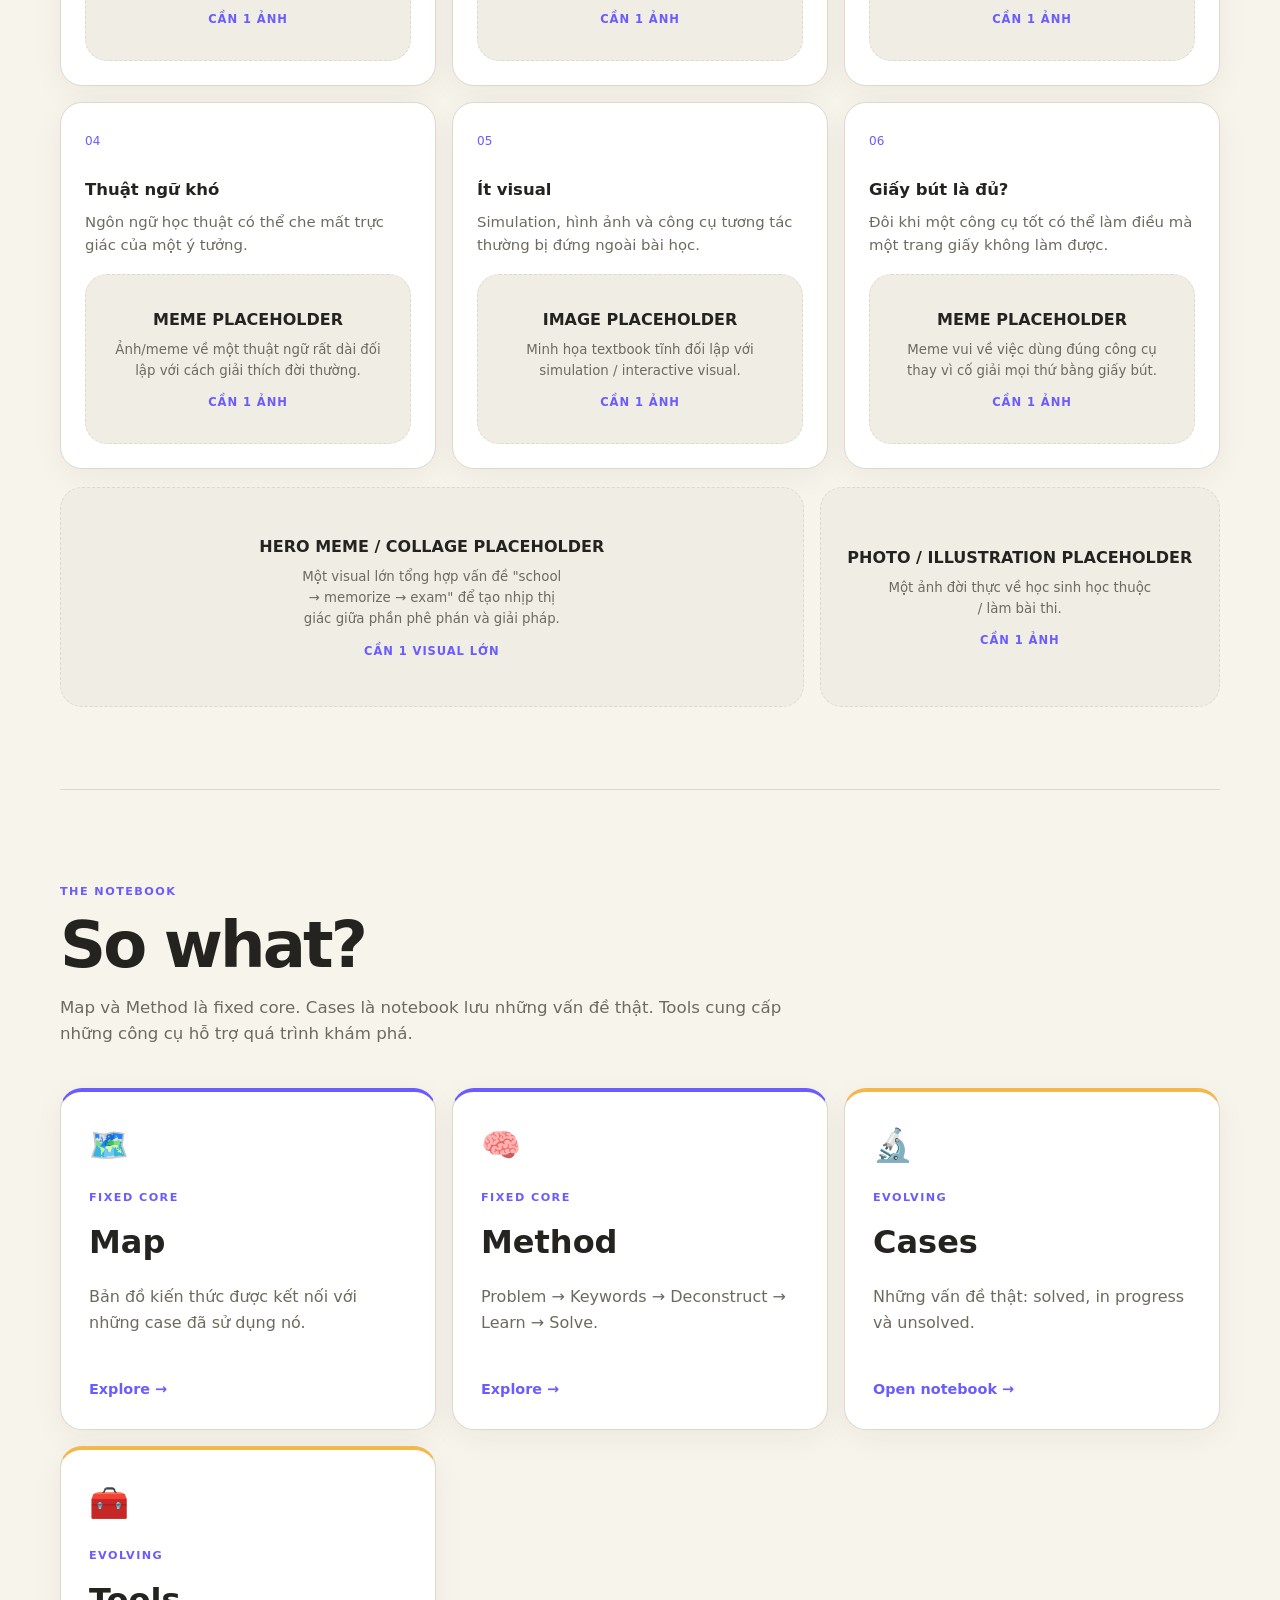
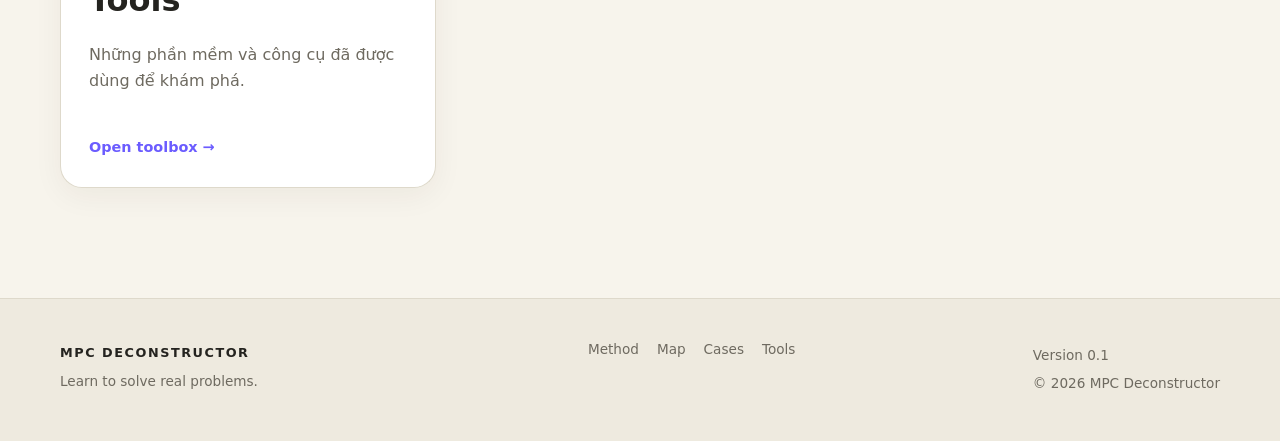
==== commit b0effebd: "(webagent): remove Terms and simplify MPC architecture" ====
--- a/index.html
+++ b/index.html
@@ -16,10 +16,9 @@
 <div class="media-placeholder"><strong>HERO MEME / COLLAGE PLACEHOLDER</strong><small>Một visual lớn tổng hợp vấn đề "school → memorize → exam" để tạo nhịp thị giác giữa phần phê phán và giải pháp.</small><span class="media-count">Cần 1 visual lớn</span></div>
 <div class="media-placeholder"><strong>PHOTO / ILLUSTRATION PLACEHOLDER</strong><small>Một ảnh đời thực về học sinh học thuộc / làm bài thi.</small><span class="media-count">Cần 1 ảnh</span></div>
 </div></section>
-<section class="core container" aria-labelledby="core-title"><div class="section-heading"><p class="eyebrow">THE NOTEBOOK</p><h2 id="core-title">So what?</h2><p>Năm cánh cửa của MPC. Map và Method là fixed core. Cases, Terms và Tools là phần có thể phát triển theo những gì cộng đồng thực sự khám phá.</p></div>
+<section class="core container" aria-labelledby="core-title"><div class="section-heading"><p class="eyebrow">THE NOTEBOOK</p><h2 id="core-title">So what?</h2><p>Map và Method là fixed core. Cases là notebook lưu những vấn đề thật. Tools cung cấp những công cụ hỗ trợ quá trình khám phá.</p></div>
 <div class="box-grid"><a class="feature-box fixed" href="map.html"><span class="icon">🗺️</span><span class="box-type">FIXED CORE</span><h3>Map</h3><p>Bản đồ kiến thức được kết nối với những case đã sử dụng nó.</p><span class="arrow">Explore →</span></a>
 <a class="feature-box fixed" href="method.html"><span class="icon">🧠</span><span class="box-type">FIXED CORE</span><h3>Method</h3><p>Problem → Keywords → Deconstruct → Learn → Solve.</p><span class="arrow">Explore →</span></a>
 <a class="feature-box evolving" href="cases.html"><span class="icon">🔬</span><span class="box-type">EVOLVING</span><h3>Cases</h3><p>Những vấn đề thật: solved, in progress và unsolved.</p><span class="arrow">Open notebook →</span></a>
-<a class="feature-box evolving" href="terms.html"><span class="icon">📖</span><span class="box-type">EVOLVING</span><h3>Terms</h3><p>Official meaning + cách con người thực sự hiểu một concept.</p><span class="arrow">Open glossary →</span></a>
 <a class="feature-box evolving" href="tools.html"><span class="icon">🧰</span><span class="box-type">EVOLVING</span><h3>Tools</h3><p>Những phần mềm và công cụ đã được dùng để khám phá.</p><span class="arrow">Open toolbox →</span></a></div></section></main>
-<footer class="site-footer"><div class="container footer-inner"><div><strong>MPC DECONSTRUCTOR</strong><p>Learn to solve real problems.</p></div><div class="footer-links"><a href="method.html">Method</a><a href="map.html">Map</a><a href="cases.html">Cases</a><a href="terms.html">Terms</a><a href="tools.html">Tools</a></div><div class="footer-meta"><p>Version 0.1</p><p>© 2026 MPC Deconstructor</p></div></div></footer></body></html>+<footer class="site-footer"><div class="container footer-inner"><div><strong>MPC DECONSTRUCTOR</strong><p>Learn to solve real problems.</p></div><div class="footer-links"><a href="method.html">Method</a><a href="map.html">Map</a><a href="cases.html">Cases</a><a href="tools.html">Tools</a></div><div class="footer-meta"><p>Version 0.1</p><p>© 2026 MPC Deconstructor</p></div></div></footer></body></html>
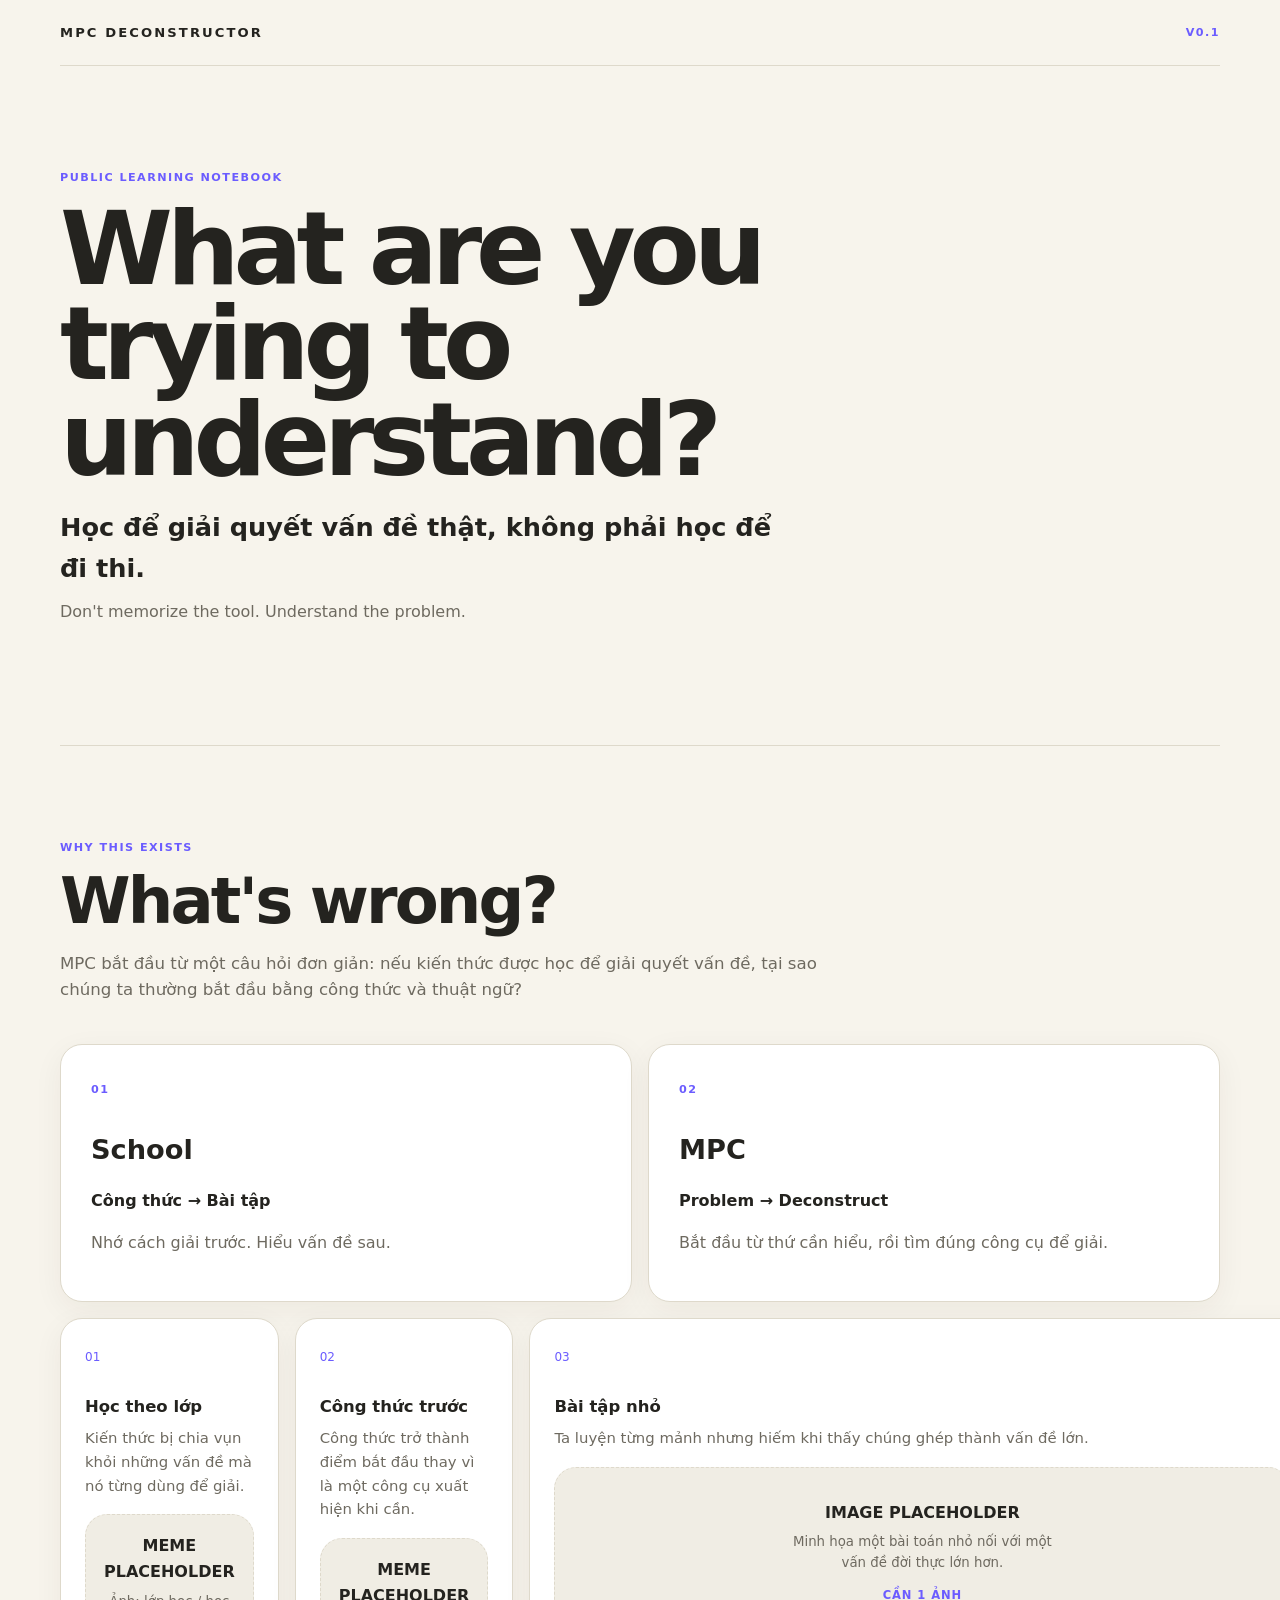
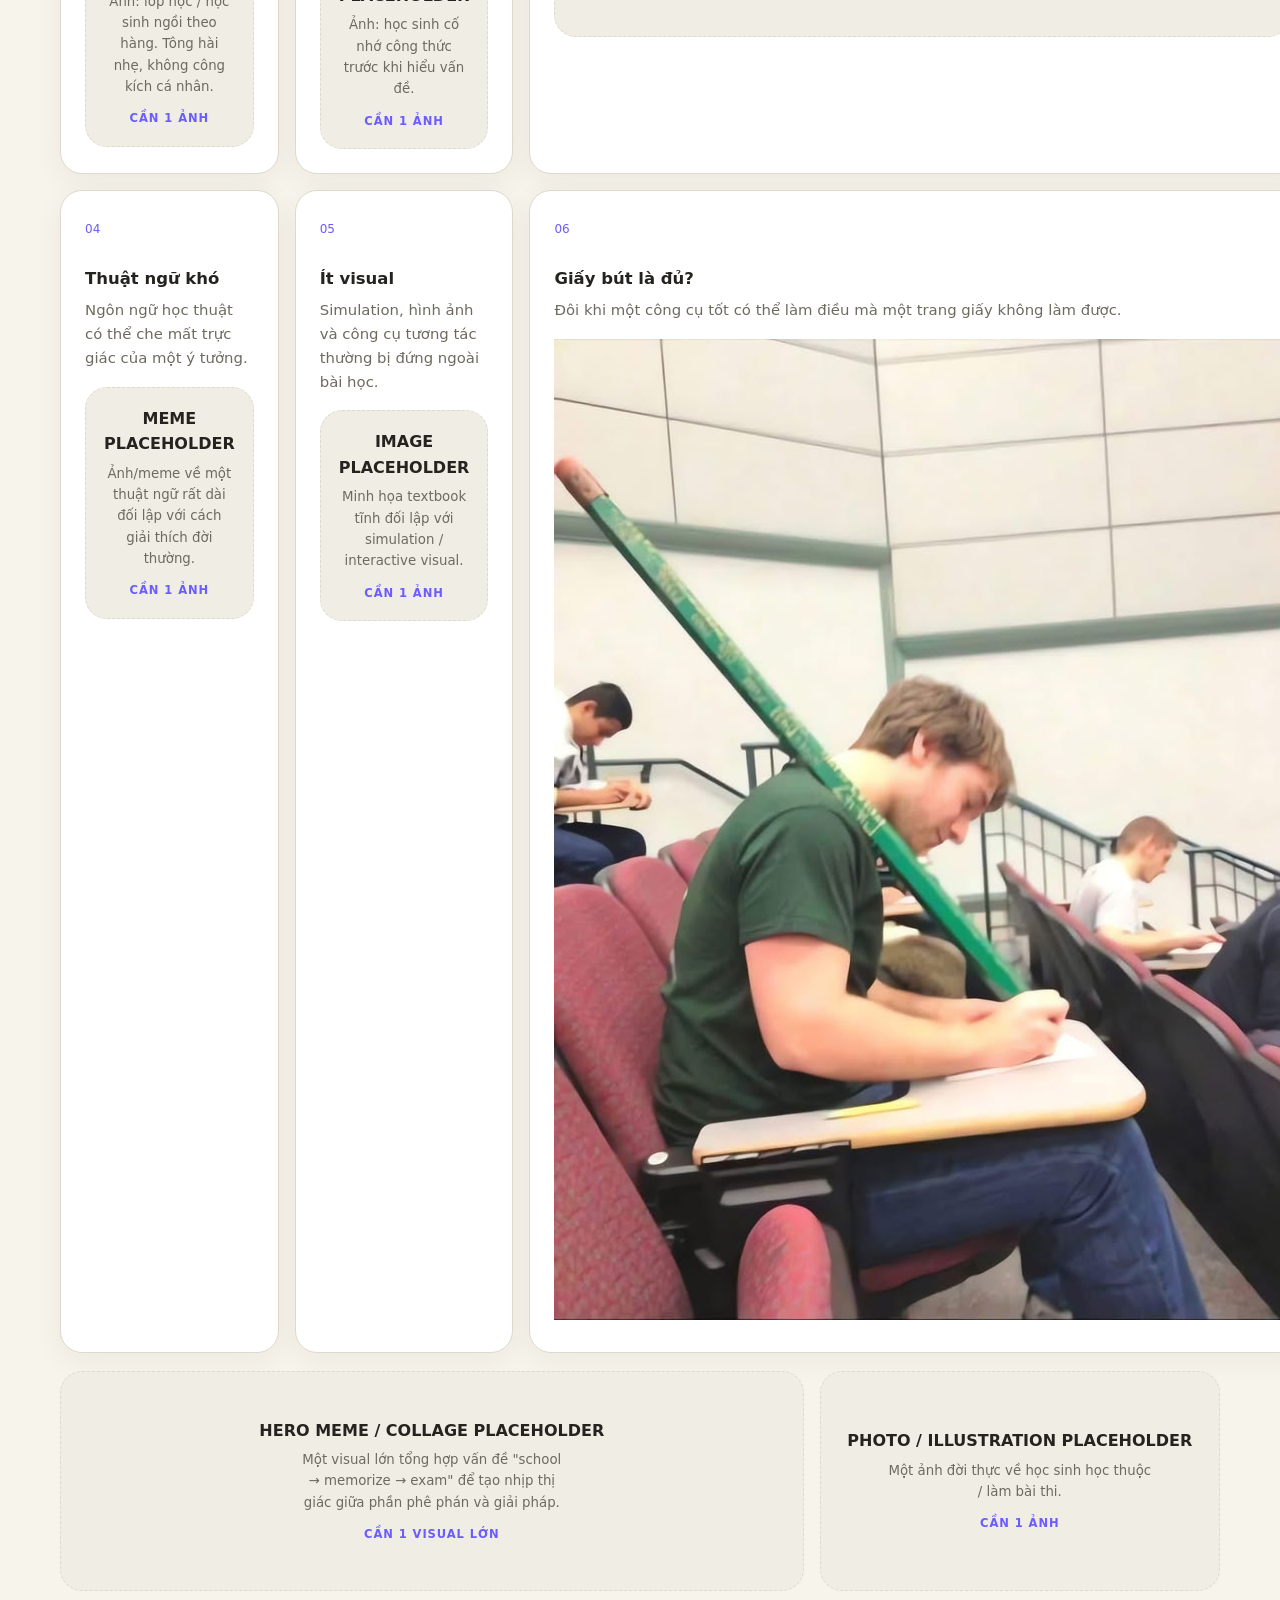
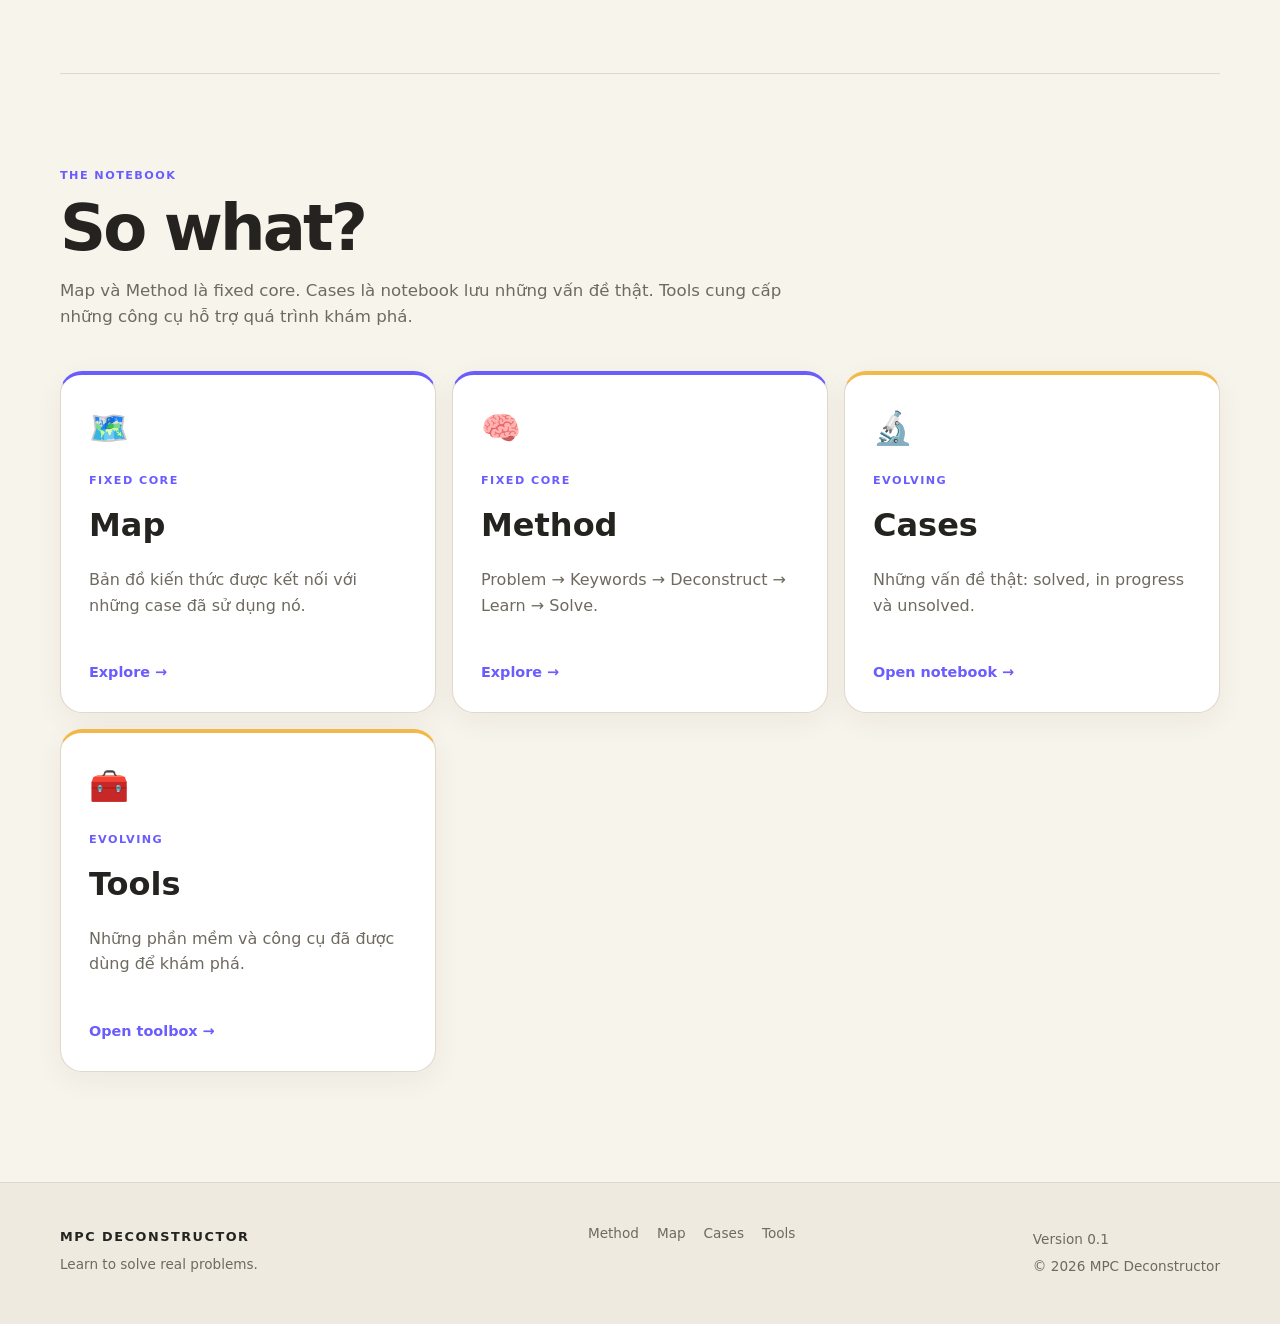
==== commit 49705a4a: "(webagent): add pen meme to critique section" ====
--- a/index.html
+++ b/index.html
@@ -10,7 +10,7 @@
 <article><span>03</span><h3>Bài tập nhỏ</h3><p>Ta luyện từng mảnh nhưng hiếm khi thấy chúng ghép thành vấn đề lớn.</p><div class="critique-media"><div class="media-placeholder"><strong>IMAGE PLACEHOLDER</strong><small>Minh họa một bài toán nhỏ nối với một vấn đề đời thực lớn hơn.</small><span class="media-count">Cần 1 ảnh</span></div></div></article>
 <article><span>04</span><h3>Thuật ngữ khó</h3><p>Ngôn ngữ học thuật có thể che mất trực giác của một ý tưởng.</p><div class="critique-media"><div class="media-placeholder"><strong>MEME PLACEHOLDER</strong><small>Ảnh/meme về một thuật ngữ rất dài đối lập với cách giải thích đời thường.</small><span class="media-count">Cần 1 ảnh</span></div></div></article>
 <article><span>05</span><h3>Ít visual</h3><p>Simulation, hình ảnh và công cụ tương tác thường bị đứng ngoài bài học.</p><div class="critique-media"><div class="media-placeholder"><strong>IMAGE PLACEHOLDER</strong><small>Minh họa textbook tĩnh đối lập với simulation / interactive visual.</small><span class="media-count">Cần 1 ảnh</span></div></div></article>
-<article><span>06</span><h3>Giấy bút là đủ?</h3><p>Đôi khi một công cụ tốt có thể làm điều mà một trang giấy không làm được.</p><div class="critique-media"><div class="media-placeholder"><strong>MEME PLACEHOLDER</strong><small>Meme vui về việc dùng đúng công cụ thay vì cố giải mọi thứ bằng giấy bút.</small><span class="media-count">Cần 1 ảnh</span></div></div></article>
+<article><span>06</span><h3>Giấy bút là đủ?</h3><p>Đôi khi một công cụ tốt có thể làm điều mà một trang giấy không làm được.</p><div class="critique-media"><img class="critique-image" src="assets/only_pen_meme.jpg" alt="Meme về việc chỉ dùng giấy bút"></div></article>
 </div>
 <div class="why-gallery">
 <div class="media-placeholder"><strong>HERO MEME / COLLAGE PLACEHOLDER</strong><small>Một visual lớn tổng hợp vấn đề "school → memorize → exam" để tạo nhịp thị giác giữa phần phê phán và giải pháp.</small><span class="media-count">Cần 1 visual lớn</span></div>
--- a/styles.css
+++ b/styles.css
@@ -1 +1 @@
-:root{--bg:#f7f4ec;--surface:#fff;--surface-2:#f0ede4;--text:#24231f;--muted:#6e6a60;--line:#ded9cb;--accent:#6b5cff;--accent-2:#f2b84b;--green:#4d9a6a;--max:1160px}*{box-sizing:border-box}html{scroll-behavior:smooth}body{margin:0;background:var(--bg);color:var(--text);font-family:Inter,ui-sans-serif,system-ui,-apple-system,BlinkMacSystemFont,"Segoe UI",sans-serif;line-height:1.6}a{color:inherit}.container{width:min(calc(100% - 40px),var(--max));margin-inline:auto}.site-header{width:min(calc(100% - 40px),var(--max));margin:0 auto;padding:22px 0;display:flex;justify-content:space-between;align-items:center;border-bottom:1px solid var(--line);background:var(--bg)}.brand{font-size:.82rem;letter-spacing:.16em;text-decoration:none;font-weight:850}.version,.eyebrow,.box-type,.card-index{color:var(--accent);font-size:.7rem;letter-spacing:.13em;text-transform:uppercase;font-weight:750}.hero{padding:92px 0 105px}.hero h1{max-width:900px;margin:14px 0 20px;font-size:clamp(3.2rem,8vw,7rem);line-height:.93;letter-spacing:-.06em}.hero-lead{font-size:clamp(1.25rem,2vw,1.6rem);max-width:720px;margin:0;font-weight:650}.hero-note{color:var(--muted);margin-top:10px}.why,.core{padding:82px 0;border-top:1px solid var(--line)}.section-heading{max-width:760px;margin-bottom:40px}.section-heading h2{font-size:clamp(2.3rem,5vw,4.4rem);line-height:1;letter-spacing:-.045em;margin:8px 0 18px}.section-heading p:last-child{color:var(--muted);font-size:1.04rem}.comparison-grid,.critique-grid,.box-grid{display:grid;gap:16px}.comparison-grid{grid-template-columns:repeat(2,1fr);margin-bottom:16px}.problem-card,.critique-grid article,.feature-box,.media-placeholder{border:1px solid var(--line);background:var(--surface);border-radius:22px;box-shadow:0 8px 30px rgba(52,45,20,.055)}.problem-card{padding:30px}.problem-card h3{font-size:1.7rem;margin:28px 0 8px}.problem-card p{color:var(--muted)}.problem-card .formula{color:var(--text);font-weight:800}.critique-grid{grid-template-columns:repeat(3,1fr)}.critique-grid article{padding:24px;min-height:195px}.critique-grid span{color:var(--accent);font-size:.75rem}.critique-grid h3{margin:25px 0 7px;font-size:1.03rem}.critique-grid p{margin:0;color:var(--muted);font-size:.93rem}.critique-media{margin-top:16px}.media-placeholder{min-height:170px;padding:18px;background:var(--surface-2);display:flex;flex-direction:column;justify-content:center;align-items:center;text-align:center;border-style:dashed;box-shadow:none}.media-placeholder strong{font-size:1rem}.media-placeholder small{max-width:270px;color:var(--muted);margin-top:6px}.media-placeholder .media-count{margin-top:12px;color:var(--accent);font-size:.72rem;font-weight:800;letter-spacing:.08em;text-transform:uppercase}.why-gallery{margin-top:18px;display:grid;grid-template-columns:1.3fr .7fr;gap:16px}.why-gallery .media-placeholder{min-height:220px}.core{padding-bottom:110px}.box-grid{grid-template-columns:repeat(6,1fr)}.feature-box{grid-column:span 2;min-height:275px;padding:28px;text-decoration:none;transition:transform .18s ease,box-shadow .18s ease,border-color .18s ease}.feature-box:hover,.feature-box:focus-visible{transform:translateY(-4px);box-shadow:0 15px 35px rgba(52,45,20,.09);border-color:#bbb4a3;outline:none}.feature-box.fixed{border-top:4px solid var(--accent)}.feature-box.evolving{border-top:4px solid var(--accent-2)}.icon{display:block;font-size:2rem;margin-bottom:18px}.box-type{display:block;margin-bottom:10px}.feature-box h3{font-size:2rem;margin:0 0 8px}.feature-box p{color:var(--muted);min-height:70px}.arrow{display:block;margin-top:24px;color:var(--accent);font-size:.9rem;font-weight:750}.site-footer{border-top:1px solid var(--line);padding:40px 0;color:var(--muted);background:#eeeadf}.footer-inner{display:grid;grid-template-columns:1.2fr 1fr auto;gap:30px;align-items:start}.footer-inner strong{color:var(--text);letter-spacing:.12em;font-size:.8rem}.footer-inner p{margin:6px 0;font-size:.85rem}.footer-links{display:flex;flex-wrap:wrap;gap:12px 18px}.footer-links a{text-decoration:none;font-size:.85rem}.footer-links a:hover{color:var(--text)}.placeholder{min-height:65vh;display:grid;align-content:center;padding:80px 0}.placeholder h1{font-size:clamp(3rem,8vw,6rem);line-height:.95;letter-spacing:-.05em;margin:10px 0 20px}.placeholder p{max-width:650px;color:var(--muted);font-size:1.1rem}.back{color:var(--accent);text-decoration:none;font-weight:750}@media(max-width:820px){.hero{padding:70px 0 80px}.comparison-grid,.critique-grid,.why-gallery{grid-template-columns:1fr}.box-grid{grid-template-columns:1fr}.feature-box{grid-column:auto}.footer-inner{grid-template-columns:1fr}}@media(prefers-reduced-motion:reduce){html{scroll-behavior:auto}*,*::before,*::after{transition:none!important}}.page{padding:80px 0 110px}.page>.section-heading{margin-bottom:36px}.page h1{font-size:clamp(3rem,7vw,6.2rem);line-height:.95;letter-spacing:-.055em;margin:10px 0 18px}.section-heading.small{margin:0 0 20px}.section-heading.small h2{font-size:2.2rem}.map-grid{display:grid;grid-template-columns:repeat(3,1fr);gap:18px;margin-bottom:34px}.map-group{background:var(--surface);border:1px solid var(--line);border-radius:24px;padding:28px;box-shadow:0 8px 30px rgba(52,45,20,.055)}.map-number{color:var(--accent);font-size:.75rem;font-weight:800;letter-spacing:.12em}.map-group h2{font-size:2.1rem;margin:8px 0 0}.map-group>p{color:var(--muted);margin-top:0}.map-group details{border-top:1px solid var(--line);padding:14px 0}.map-group summary{cursor:pointer;font-weight:750}.map-group ul{color:var(--muted);padding-left:20px;margin-bottom:0}.editor-form{display:grid;gap:18px;max-width:850px;background:var(--surface);border:1px solid var(--line);border-radius:24px;padding:28px;box-shadow:0 8px 30px rgba(52,45,20,.055)}.editor-form label{display:grid;gap:8px;font-size:.78rem;font-weight:800;letter-spacing:.08em}.editor-form textarea,.editor-form input[type="text"],.editor-form input[type="file"]{font:inherit;letter-spacing:normal;font-weight:500;color:var(--text);border:1px solid var(--line);border-radius:14px;background:var(--surface-2);padding:14px}.editor-form textarea{resize:vertical}.input-note{font-size:.78rem;color:var(--muted);font-weight:500;letter-spacing:normal}.primary-button{justify-self:start;border:0;border-radius:12px;background:var(--accent);color:white;padding:13px 20px;font:inherit;font-weight:800;cursor:pointer}.primary-button:hover{filter:brightness(.95)}.upload-preview{display:block;max-width:850px;max-height:480px;margin:18px 0;border-radius:18px;border:1px solid var(--line);object-fit:contain;background:var(--surface)}.saved-section{margin:70px 0 30px}.saved-grid{display:grid;grid-template-columns:repeat(2,1fr);gap:18px}.saved-card,.term-card{background:var(--surface);border:1px solid var(--line);border-radius:20px;padding:22px}.saved-card h3,.term-card h3{margin:5px 0 10px;font-size:1.35rem}.saved-card p,.term-card p{color:var(--muted);white-space:normal}.saved-card img{width:100%;max-height:360px;object-fit:contain;border-radius:14px;background:var(--surface-2);margin-top:12px}.saved-number{color:var(--accent);font-size:.7rem;font-weight:800;letter-spacing:.12em}.delete-button{border:0;background:transparent;color:var(--muted);font:inherit;font-size:.82rem;text-decoration:underline;cursor:pointer;margin-top:12px}.empty-state{color:var(--muted);padding:20px 0}.term-list{display:grid;gap:14px}.term-card{display:flex;justify-content:space-between;gap:20px;align-items:flex-start}.term-card p{margin:0}.tool-card{display:flex;align-items:center;gap:22px;text-decoration:none;background:var(--surface);border:1px solid var(--line);border-radius:24px;padding:24px;max-width:720px;box-shadow:0 8px 30px rgba(52,45,20,.055);transition:transform .18s ease,box-shadow .18s ease}.tool-card:hover{transform:translateY(-3px);box-shadow:0 14px 35px rgba(52,45,20,.1)}.tool-card img{width:64px;height:64px}.tool-card h2{margin:2px 0 4px;font-size:1.8rem}.tool-card p{margin:0;color:var(--muted)}.tool-arrow{margin-left:auto;color:var(--accent);font-weight:800}@media(max-width:900px){.map-grid{grid-template-columns:1fr 1fr}}@media(max-width:620px){.map-grid,.saved-grid{grid-template-columns:1fr}.page{padding-top:55px}.term-card{flex-direction:column}.tool-card{align-items:flex-start}.tool-arrow{margin-left:0}}.tool-launcher .primary-button{display:inline-flex;align-items:center;gap:9px}.tool-launcher .primary-button img{width:20px;height:20px}.tool-launcher{margin-bottom:18px}+:root{--bg:#f7f4ec;--surface:#fff;--surface-2:#f0ede4;--text:#24231f;--muted:#6e6a60;--line:#ded9cb;--accent:#6b5cff;--accent-2:#f2b84b;--green:#4d9a6a;--max:1160px}*{box-sizing:border-box}html{scroll-behavior:smooth}body{margin:0;background:var(--bg);color:var(--text);font-family:Inter,ui-sans-serif,system-ui,-apple-system,BlinkMacSystemFont,"Segoe UI",sans-serif;line-height:1.6}a{color:inherit}.container{width:min(calc(100% - 40px),var(--max));margin-inline:auto}.site-header{width:min(calc(100% - 40px),var(--max));margin:0 auto;padding:22px 0;display:flex;justify-content:space-between;align-items:center;border-bottom:1px solid var(--line);background:var(--bg)}.brand{font-size:.82rem;letter-spacing:.16em;text-decoration:none;font-weight:850}.version,.eyebrow,.box-type,.card-index{color:var(--accent);font-size:.7rem;letter-spacing:.13em;text-transform:uppercase;font-weight:750}.hero{padding:92px 0 105px}.hero h1{max-width:900px;margin:14px 0 20px;font-size:clamp(3.2rem,8vw,7rem);line-height:.93;letter-spacing:-.06em}.hero-lead{font-size:clamp(1.25rem,2vw,1.6rem);max-width:720px;margin:0;font-weight:650}.hero-note{color:var(--muted);margin-top:10px}.why,.core{padding:82px 0;border-top:1px solid var(--line)}.section-heading{max-width:760px;margin-bottom:40px}.section-heading h2{font-size:clamp(2.3rem,5vw,4.4rem);line-height:1;letter-spacing:-.045em;margin:8px 0 18px}.section-heading p:last-child{color:var(--muted);font-size:1.04rem}.comparison-grid,.critique-grid,.box-grid{display:grid;gap:16px}.comparison-grid{grid-template-columns:repeat(2,1fr);margin-bottom:16px}.problem-card,.critique-grid article,.feature-box,.media-placeholder{border:1px solid var(--line);background:var(--surface);border-radius:22px;box-shadow:0 8px 30px rgba(52,45,20,.055)}.problem-card{padding:30px}.problem-card h3{font-size:1.7rem;margin:28px 0 8px}.problem-card p{color:var(--muted)}.problem-card .formula{color:var(--text);font-weight:800}.critique-grid{grid-template-columns:repeat(3,1fr)}.critique-grid article{padding:24px;min-height:195px}.critique-grid span{color:var(--accent);font-size:.75rem}.critique-grid h3{margin:25px 0 7px;font-size:1.03rem}.critique-grid p{margin:0;color:var(--muted);font-size:.93rem}.critique-media{margin-top:16px}.media-placeholder{min-height:170px;padding:18px;background:var(--surface-2);display:flex;flex-direction:column;justify-content:center;align-items:center;text-align:center;border-style:dashed;box-shadow:none}.media-placeholder strong{font-size:1rem}.media-placeholder small{max-width:270px;color:var(--muted);margin-top:6px}.media-placeholder .media-count{margin-top:12px;color:var(--accent);font-size:.72rem;font-weight:800;letter-spacing:.08em;text-transform:uppercase}.why-gallery{margin-top:18px;display:grid;grid-template-columns:1.3fr .7fr;gap:16px}.why-gallery .media-placeholder{min-height:220px}.core{padding-bottom:110px}.box-grid{grid-template-columns:repeat(6,1fr)}.feature-box{grid-column:span 2;min-height:275px;padding:28px;text-decoration:none;transition:transform .18s ease,box-shadow .18s ease,border-color .18s ease}.feature-box:hover,.feature-box:focus-visible{transform:translateY(-4px);box-shadow:0 15px 35px rgba(52,45,20,.09);border-color:#bbb4a3;outline:none}.feature-box.fixed{border-top:4px solid var(--accent)}.feature-box.evolving{border-top:4px solid var(--accent-2)}.icon{display:block;font-size:2rem;margin-bottom:18px}.box-type{display:block;margin-bottom:10px}.feature-box h3{font-size:2rem;margin:0 0 8px}.feature-box p{color:var(--muted);min-height:70px}.arrow{display:block;margin-top:24px;color:var(--accent);font-size:.9rem;font-weight:750}.site-footer{border-top:1px solid var(--line);padding:40px 0;color:var(--muted);background:#eeeadf}.footer-inner{display:grid;grid-template-columns:1.2fr 1fr auto;gap:30px;align-items:start}.footer-inner strong{color:var(--text);letter-spacing:.12em;font-size:.8rem}.footer-inner p{margin:6px 0;font-size:.85rem}.footer-links{display:flex;flex-wrap:wrap;gap:12px 18px}.footer-links a{text-decoration:none;font-size:.85rem}.footer-links a:hover{color:var(--text)}.placeholder{min-height:65vh;display:grid;align-content:center;padding:80px 0}.placeholder h1{font-size:clamp(3rem,8vw,6rem);line-height:.95;letter-spacing:-.05em;margin:10px 0 20px}.placeholder p{max-width:650px;color:var(--muted);font-size:1.1rem}.back{color:var(--accent);text-decoration:none;font-weight:750}@media(max-width:820px){.hero{padding:70px 0 80px}.comparison-grid,.critique-grid,.why-gallery{grid-template-columns:1fr}.box-grid{grid-template-columns:1fr}.feature-box{grid-column:auto}.footer-inner{grid-template-columns:1fr}}@media(prefers-reduced-motion:reduce){html{scroll-behavior:auto}*,*::before,*::after{transition:none!important}}.page{padding:80px 0 110px}.page>.section-heading{margin-bottom:36px}.page h1{font-size:clamp(3rem,7vw,6.2rem);line-height:.95;letter-spacing:-.055em;margin:10px 0 18px}.section-heading.small{margin:0 0 20px}.section-heading.small h2{font-size:2.2rem}.map-grid{display:grid;grid-template-columns:repeat(3,1fr);gap:18px;margin-bottom:34px}.map-group{background:var(--surface);border:1px solid var(--line);border-radius:24px;padding:28px;box-shadow:0 8px 30px rgba(52,45,20,.055)}.map-number{color:var(--accent);font-size:.75rem;font-weight:800;letter-spacing:.12em}.map-group h2{font-size:2.1rem;margin:8px 0 0}.map-group>p{color:var(--muted);margin-top:0}.map-group details{border-top:1px solid var(--line);padding:14px 0}.map-group summary{cursor:pointer;font-weight:750}.map-group ul{color:var(--muted);padding-left:20px;margin-bottom:0}.editor-form{display:grid;gap:18px;max-width:850px;background:var(--surface);border:1px solid var(--line);border-radius:24px;padding:28px;box-shadow:0 8px 30px rgba(52,45,20,.055)}.editor-form label{display:grid;gap:8px;font-size:.78rem;font-weight:800;letter-spacing:.08em}.editor-form textarea,.editor-form input[type="text"],.editor-form input[type="file"]{font:inherit;letter-spacing:normal;font-weight:500;color:var(--text);border:1px solid var(--line);border-radius:14px;background:var(--surface-2);padding:14px}.editor-form textarea{resize:vertical}.input-note{font-size:.78rem;color:var(--muted);font-weight:500;letter-spacing:normal}.primary-button{justify-self:start;border:0;border-radius:12px;background:var(--accent);color:white;padding:13px 20px;font:inherit;font-weight:800;cursor:pointer}.primary-button:hover{filter:brightness(.95)}.upload-preview{display:block;max-width:850px;max-height:480px;margin:18px 0;border-radius:18px;border:1px solid var(--line);object-fit:contain;background:var(--surface)}.saved-section{margin:70px 0 30px}.saved-grid{display:grid;grid-template-columns:repeat(2,1fr);gap:18px}.saved-card,.term-card{background:var(--surface);border:1px solid var(--line);border-radius:20px;padding:22px}.saved-card h3,.term-card h3{margin:5px 0 10px;font-size:1.35rem}.saved-card p,.term-card p{color:var(--muted);white-space:normal}.saved-card img{width:100%;max-height:360px;object-fit:contain;border-radius:14px;background:var(--surface-2);margin-top:12px}.saved-number{color:var(--accent);font-size:.7rem;font-weight:800;letter-spacing:.12em}.delete-button{border:0;background:transparent;color:var(--muted);font:inherit;font-size:.82rem;text-decoration:underline;cursor:pointer;margin-top:12px}.empty-state{color:var(--muted);padding:20px 0}.term-list{display:grid;gap:14px}.term-card{display:flex;justify-content:space-between;gap:20px;align-items:flex-start}.term-card p{margin:0}.tool-card{display:flex;align-items:center;gap:22px;text-decoration:none;background:var(--surface);border:1px solid var(--line);border-radius:24px;padding:24px;max-width:720px;box-shadow:0 8px 30px rgba(52,45,20,.055);transition:transform .18s ease,box-shadow .18s ease}.tool-card:hover{transform:translateY(-3px);box-shadow:0 14px 35px rgba(52,45,20,.1)}.tool-card img{width:64px;height:64px}.tool-card h2{margin:2px 0 4px;font-size:1.8rem}.tool-card p{margin:0;color:var(--muted)}.tool-arrow{margin-left:auto;color:var(--accent);font-weight:800}@media(max-width:900px){.map-grid{grid-template-columns:1fr 1fr}}@media(max-width:620px){.map-grid,.saved-grid{grid-template-columns:1fr}.page{padding-top:55px}.term-card{flex-direction:column}.tool-card{align-items:flex-start}.tool-arrow{margin-left:0}}.tool-launcher .primary-button{display:inline-flex;align-items:center;gap:9px}.tool-launcher .primary-button img{width:20px;height:20px}.tool-launcher{margin-bottom:18px}.login-page{min-height:70vh;display:grid;place-items:center;padding:70px 0}.login-card{width:min(100%,520px);background:var(--surface);border:1px solid var(--line);border-radius:28px;padding:34px;box-shadow:0 14px 45px rgba(52,45,20,.07)}.login-card h1{font-size:clamp(3rem,7vw,5.5rem);line-height:.95;letter-spacing:-.055em;margin:12px 0 18px}.login-note{color:var(--muted);margin-bottom:28px}.login-form{display:grid;gap:16px}.login-form label{display:grid;gap:8px;font-size:.75rem;font-weight:800;letter-spacing:.08em}.login-form input{font:inherit;letter-spacing:normal;font-weight:500;color:var(--text);border:1px solid var(--line);border-radius:14px;background:var(--surface-2);padding:14px}.login-error{min-height:1.5em;margin:0;color:#a33;font-size:.9rem}.case-toolbar{max-width:850px;display:flex;justify-content:space-between;align-items:center;margin:0 0 14px;color:var(--muted);font-size:.85rem}.case-toolbar .delete-button{margin:0}.map-progress{display:inline-block;margin-top:10px;padding:7px 11px;border:1px solid var(--line);border-radius:999px;background:var(--surface);color:var(--muted);font-size:.82rem}.map-item{list-style:none;margin:6px 0}.map-item label{display:flex;align-items:flex-start;gap:9px;cursor:pointer;color:var(--muted);font-weight:500}.map-item input{margin-top:.42em;accent-color:var(--accent);width:16px;height:16px;flex:0 0 auto}.map-item input:checked+span{text-decoration:line-through;color:var(--text)}.map-group ul{padding-left:0}.saved-image-proof{display:flex;align-items:center;gap:12px;margin-top:12px}.saved-card .saved-case-image{width:150px;height:100px;max-height:none;flex:0 0 150px;object-fit:cover;margin:0;border-radius:10px}.saved-image-proof .input-note{margin:0}.
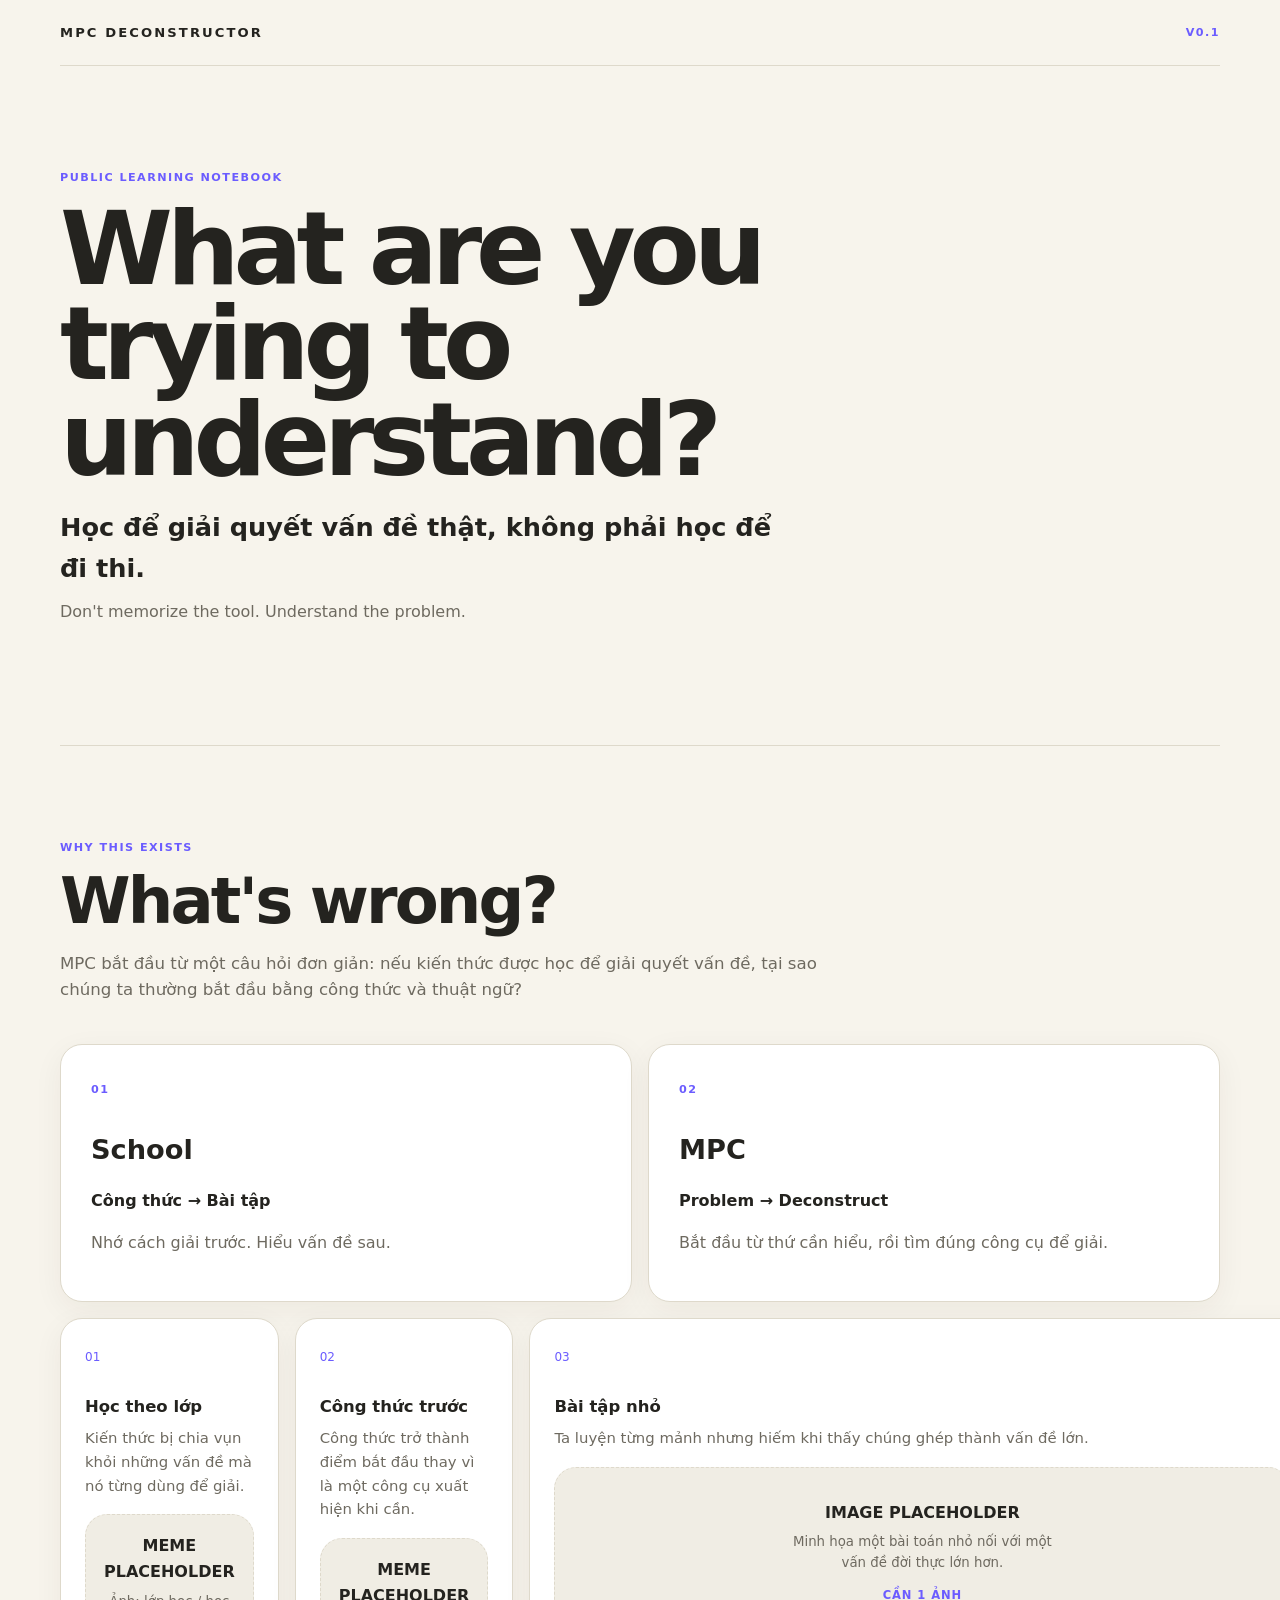
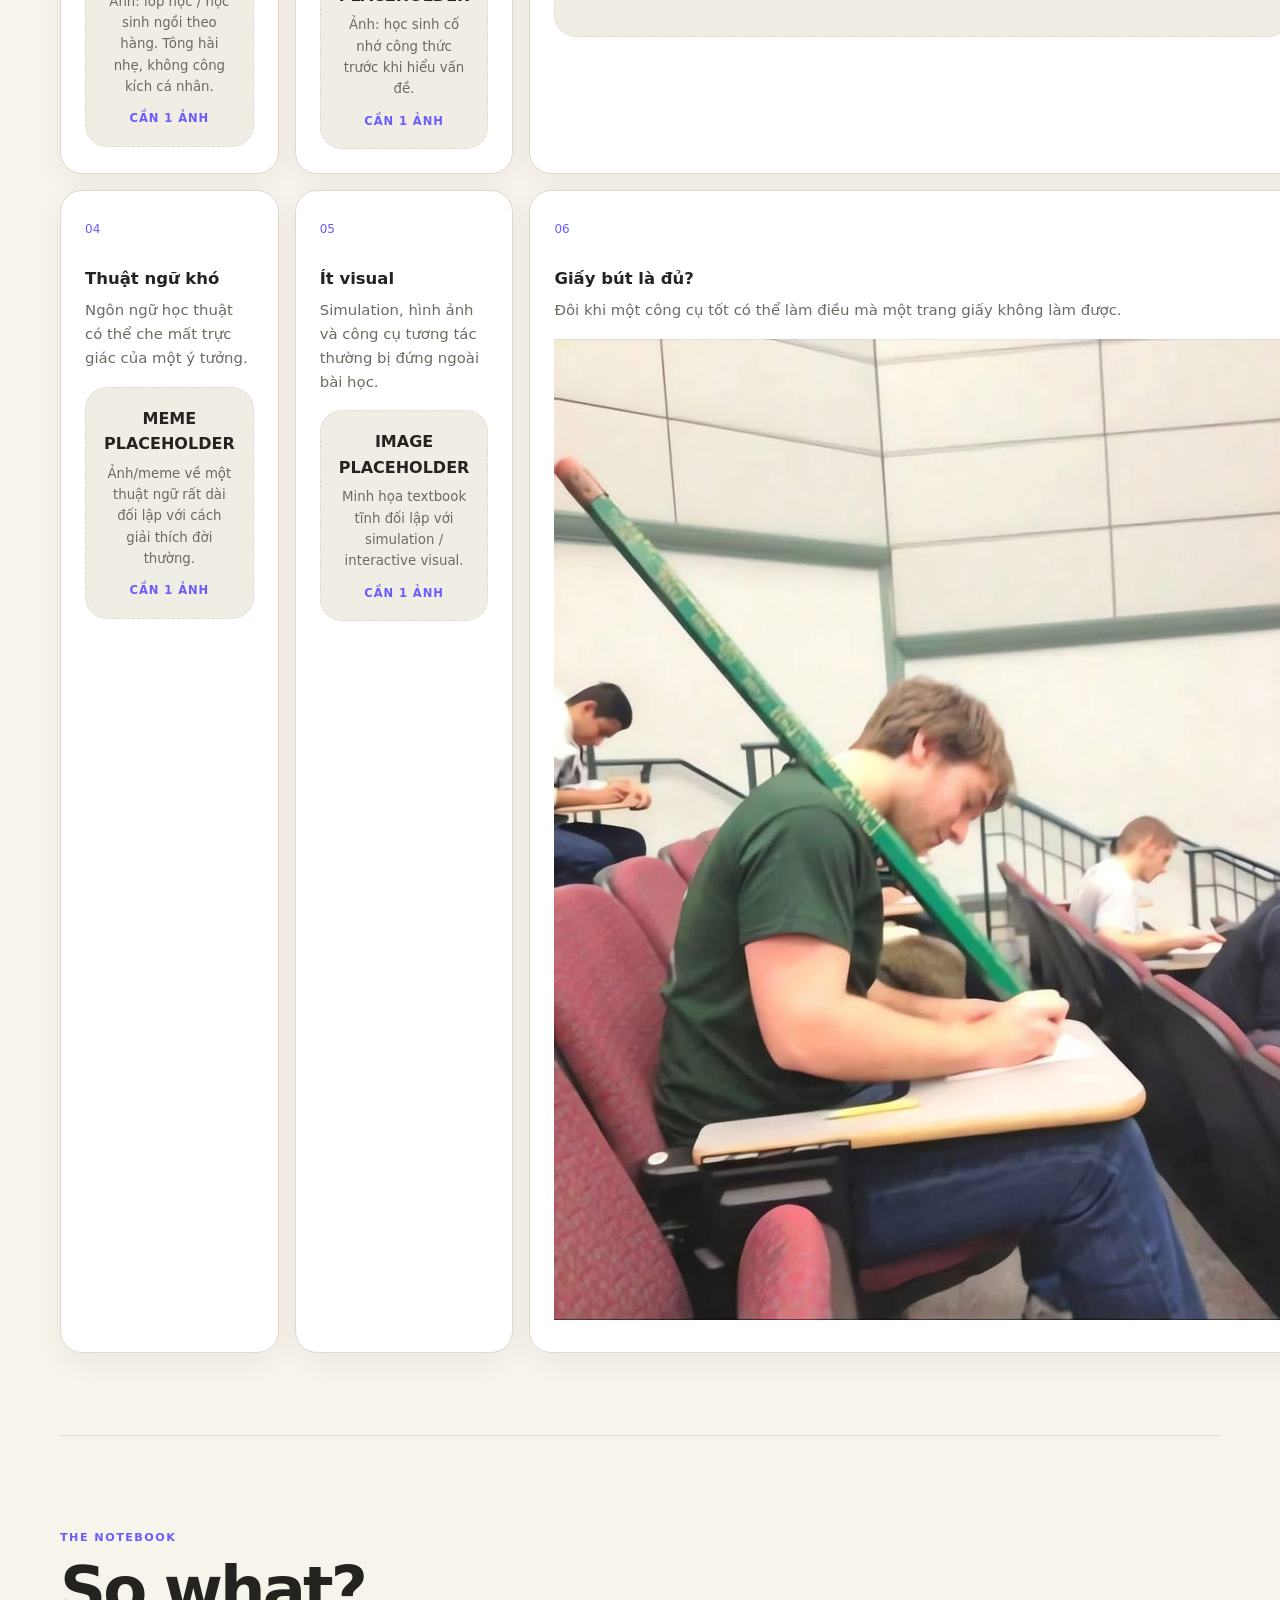
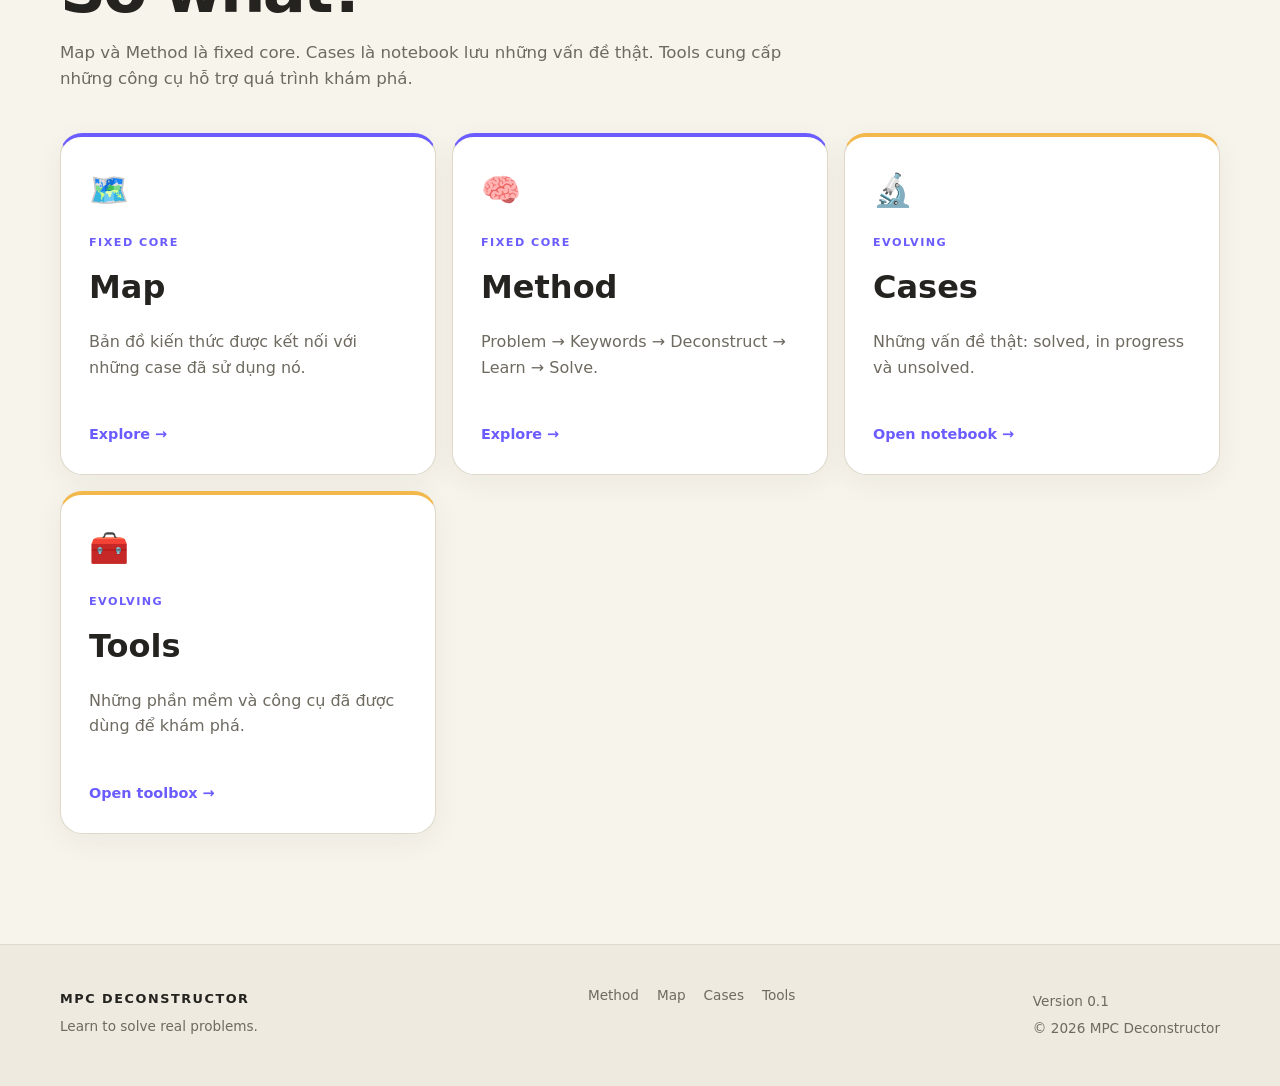
==== commit 2452f0b9: "(webagent): add remaining MPC critique images" ====
--- a/index.html
+++ b/index.html
@@ -12,10 +12,7 @@
 <article><span>05</span><h3>Ít visual</h3><p>Simulation, hình ảnh và công cụ tương tác thường bị đứng ngoài bài học.</p><div class="critique-media"><div class="media-placeholder"><strong>IMAGE PLACEHOLDER</strong><small>Minh họa textbook tĩnh đối lập với simulation / interactive visual.</small><span class="media-count">Cần 1 ảnh</span></div></div></article>
 <article><span>06</span><h3>Giấy bút là đủ?</h3><p>Đôi khi một công cụ tốt có thể làm điều mà một trang giấy không làm được.</p><div class="critique-media"><img class="critique-image" src="assets/only_pen_meme.jpg" alt="Meme về việc chỉ dùng giấy bút"></div></article>
 </div>
-<div class="why-gallery">
-<div class="media-placeholder"><strong>HERO MEME / COLLAGE PLACEHOLDER</strong><small>Một visual lớn tổng hợp vấn đề "school → memorize → exam" để tạo nhịp thị giác giữa phần phê phán và giải pháp.</small><span class="media-count">Cần 1 visual lớn</span></div>
-<div class="media-placeholder"><strong>PHOTO / ILLUSTRATION PLACEHOLDER</strong><small>Một ảnh đời thực về học sinh học thuộc / làm bài thi.</small><span class="media-count">Cần 1 ảnh</span></div>
-</div></section>
+</section>
 <section class="core container" aria-labelledby="core-title"><div class="section-heading"><p class="eyebrow">THE NOTEBOOK</p><h2 id="core-title">So what?</h2><p>Map và Method là fixed core. Cases là notebook lưu những vấn đề thật. Tools cung cấp những công cụ hỗ trợ quá trình khám phá.</p></div>
 <div class="box-grid"><a class="feature-box fixed" href="map.html"><span class="icon">🗺️</span><span class="box-type">FIXED CORE</span><h3>Map</h3><p>Bản đồ kiến thức được kết nối với những case đã sử dụng nó.</p><span class="arrow">Explore →</span></a>
 <a class="feature-box fixed" href="method.html"><span class="icon">🧠</span><span class="box-type">FIXED CORE</span><h3>Method</h3><p>Problem → Keywords → Deconstruct → Learn → Solve.</p><span class="arrow">Explore →</span></a>
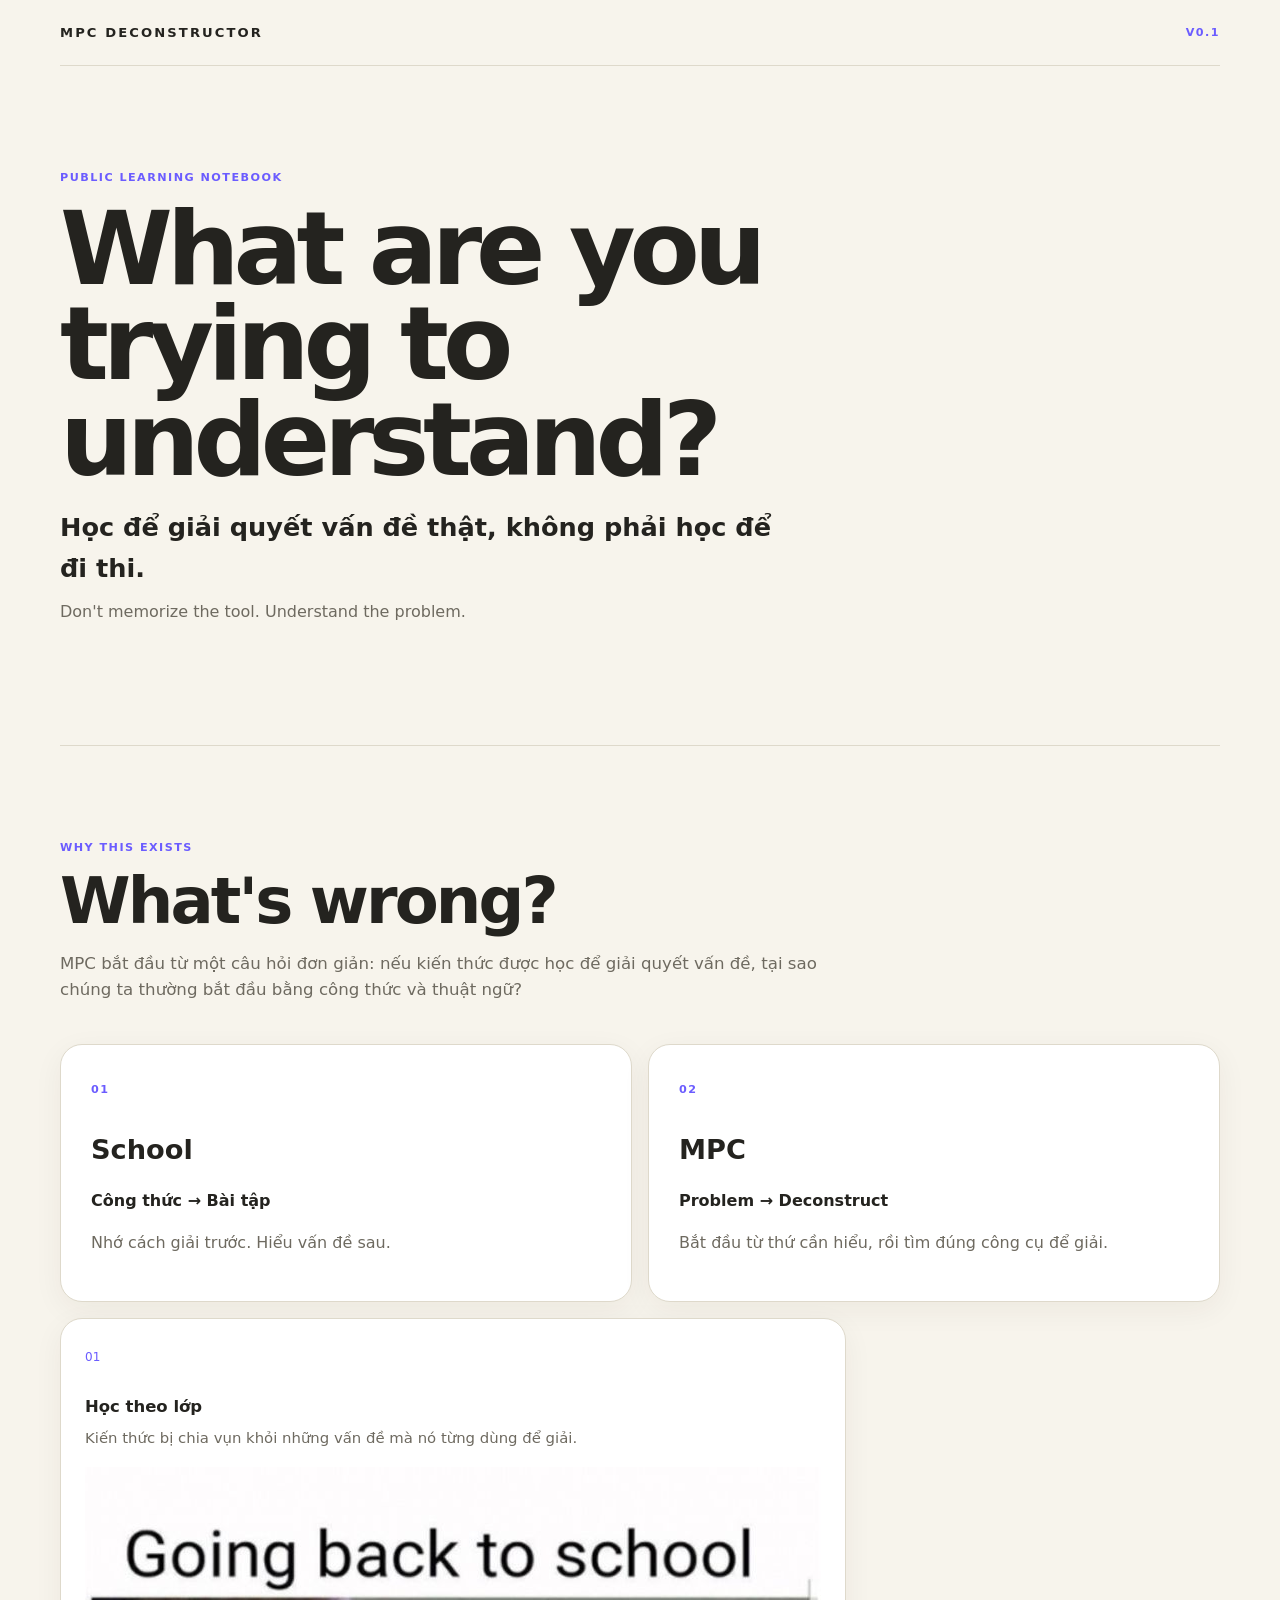
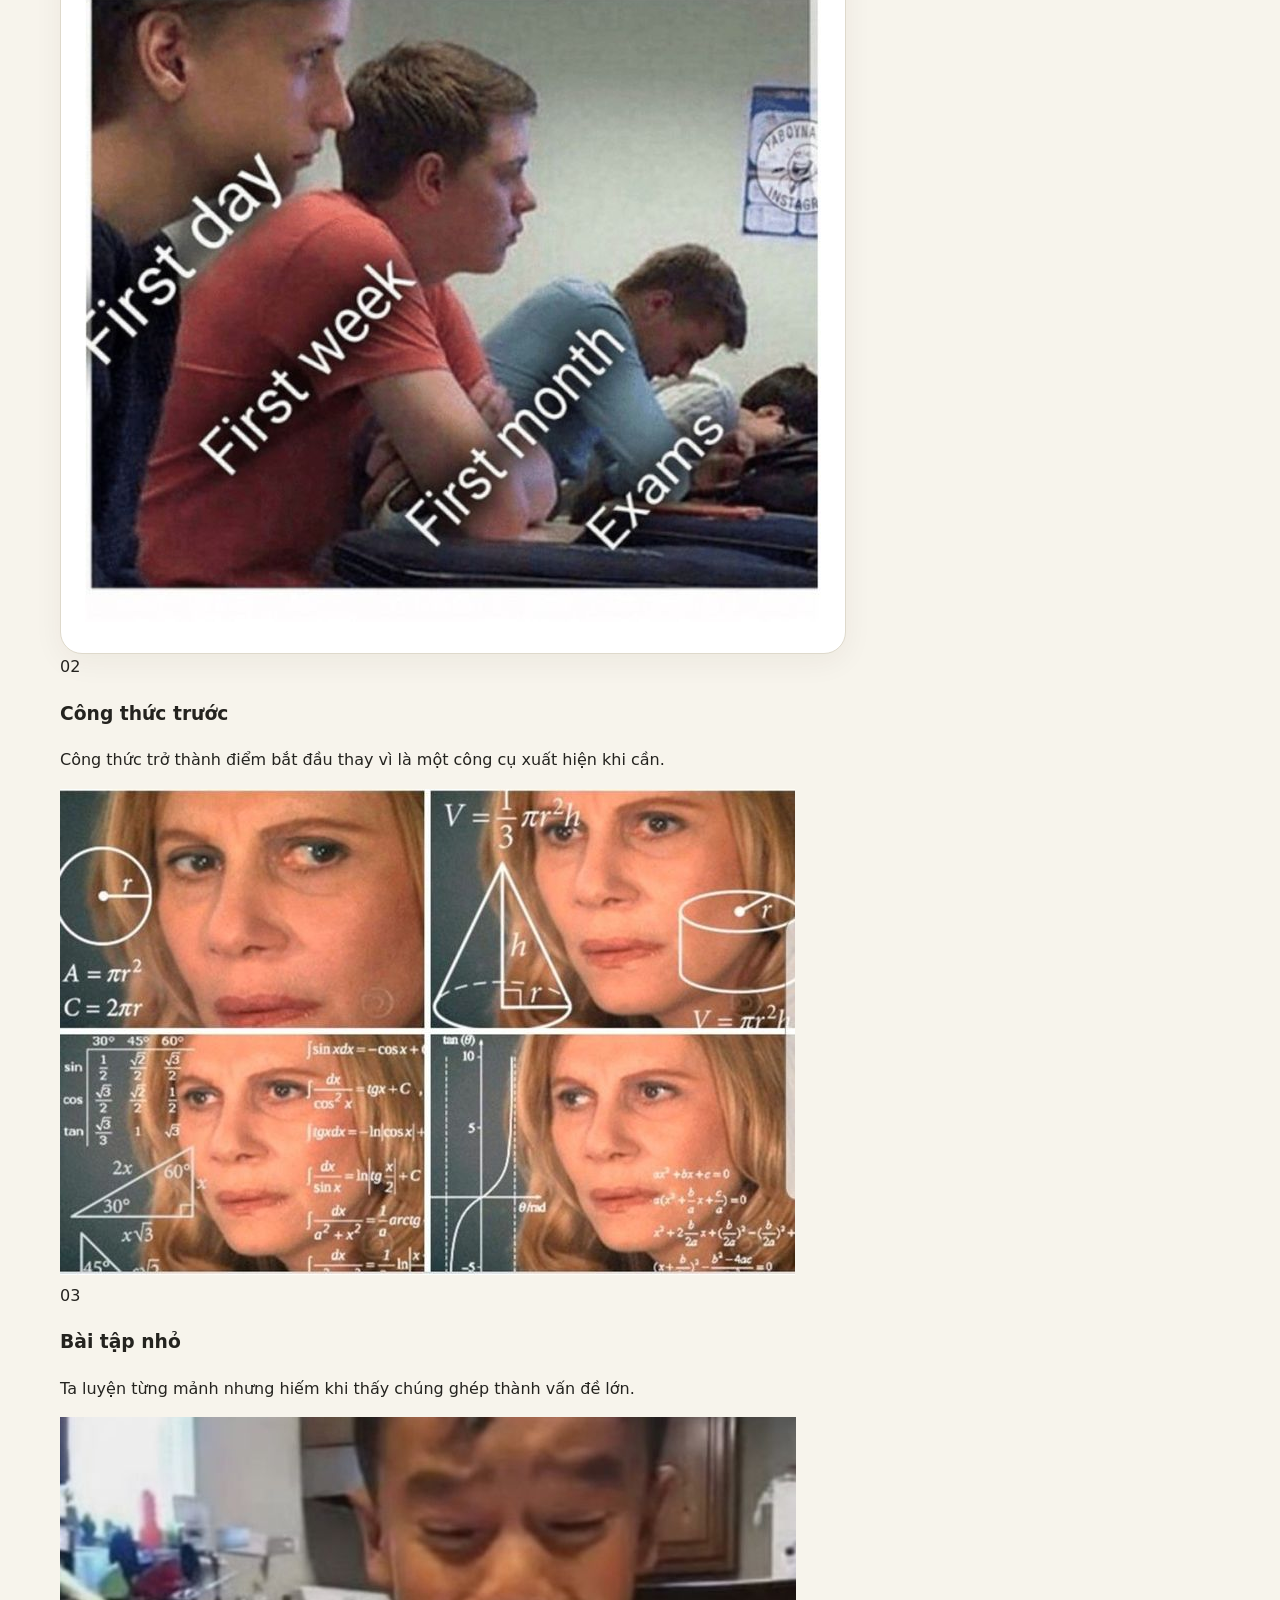
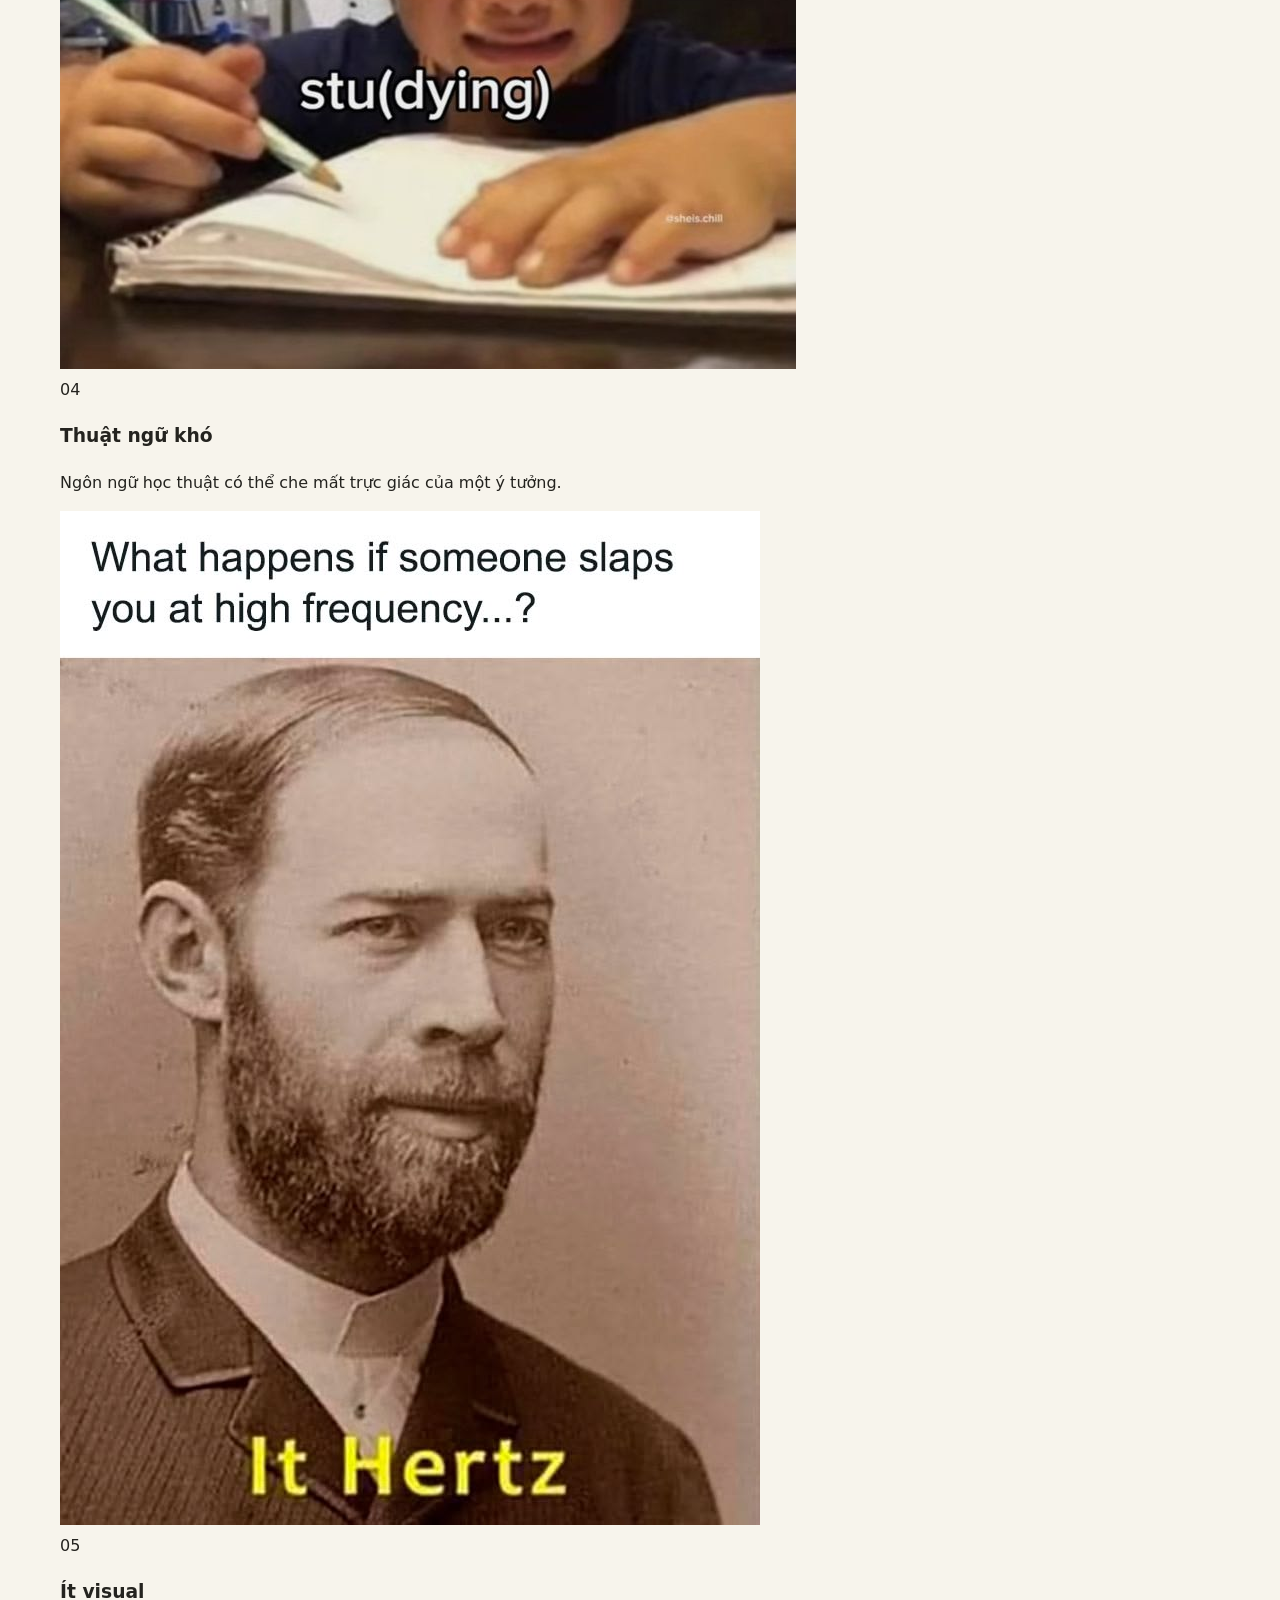
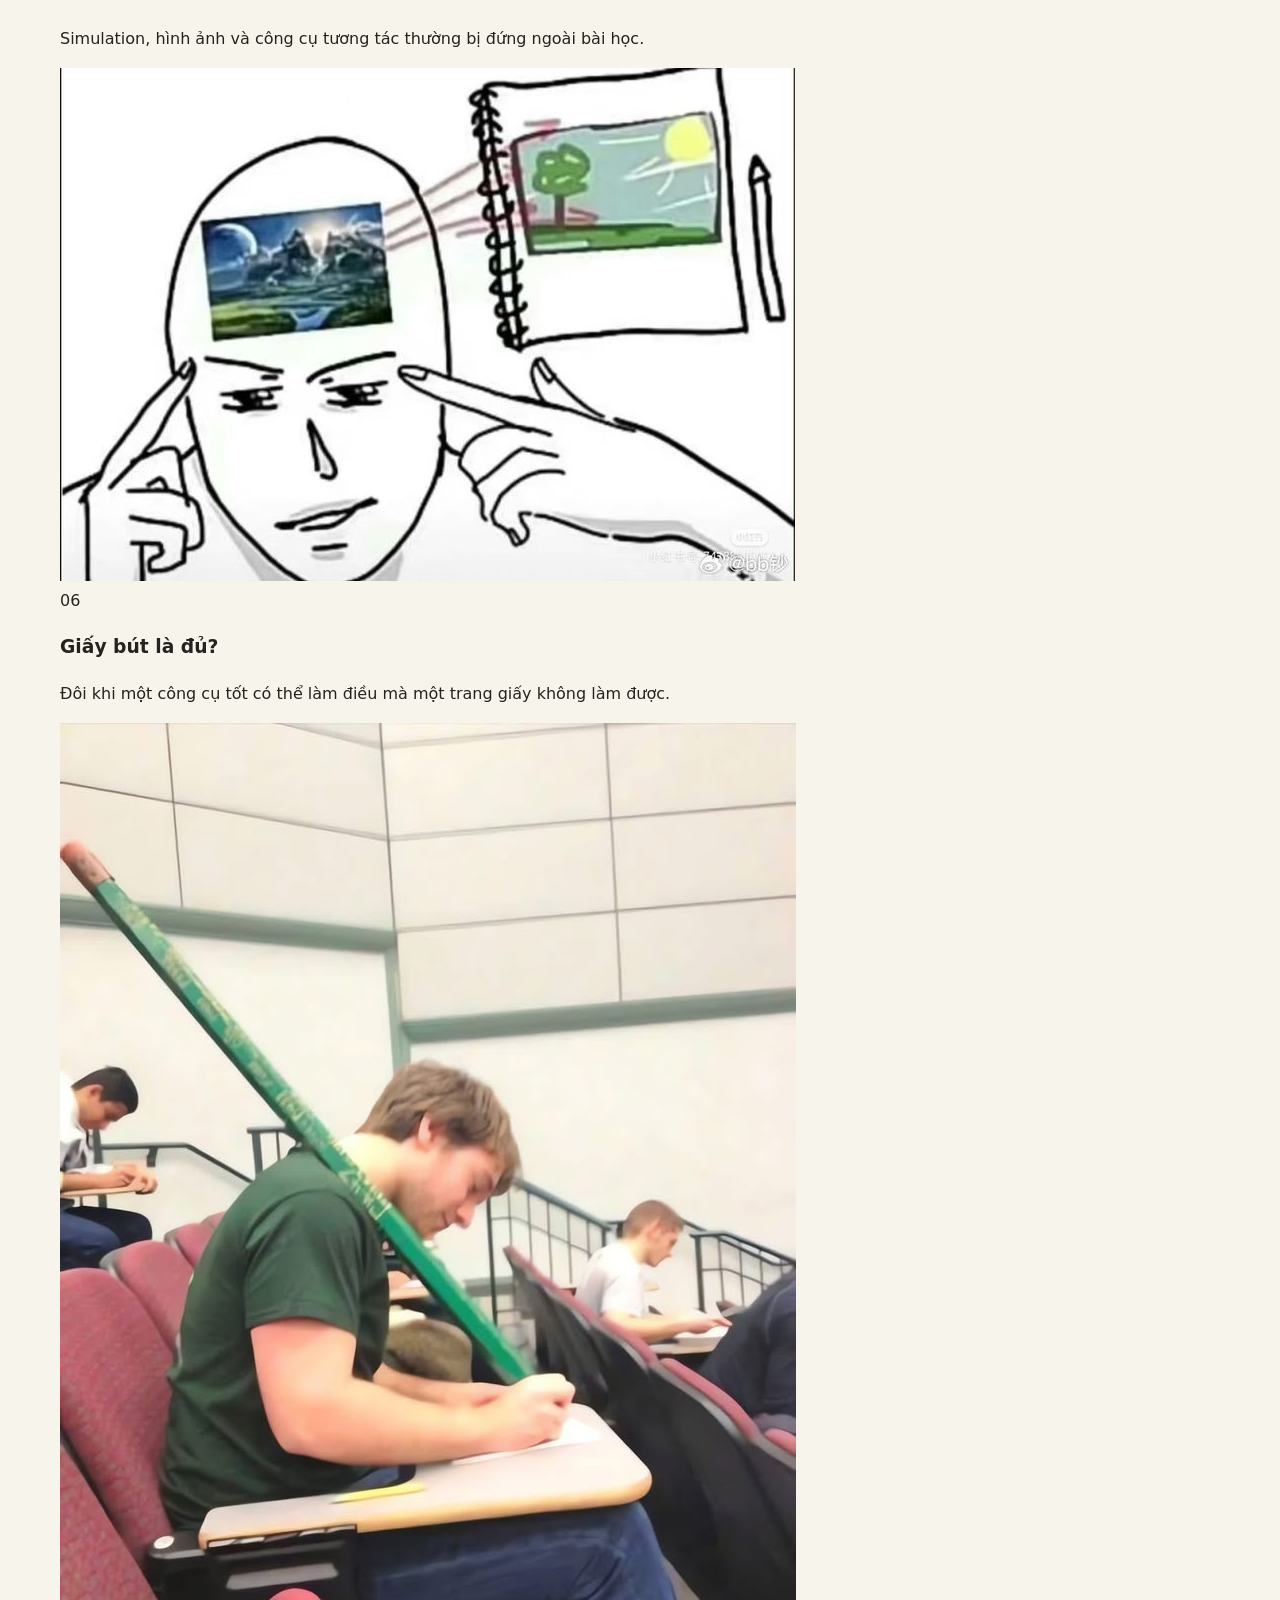
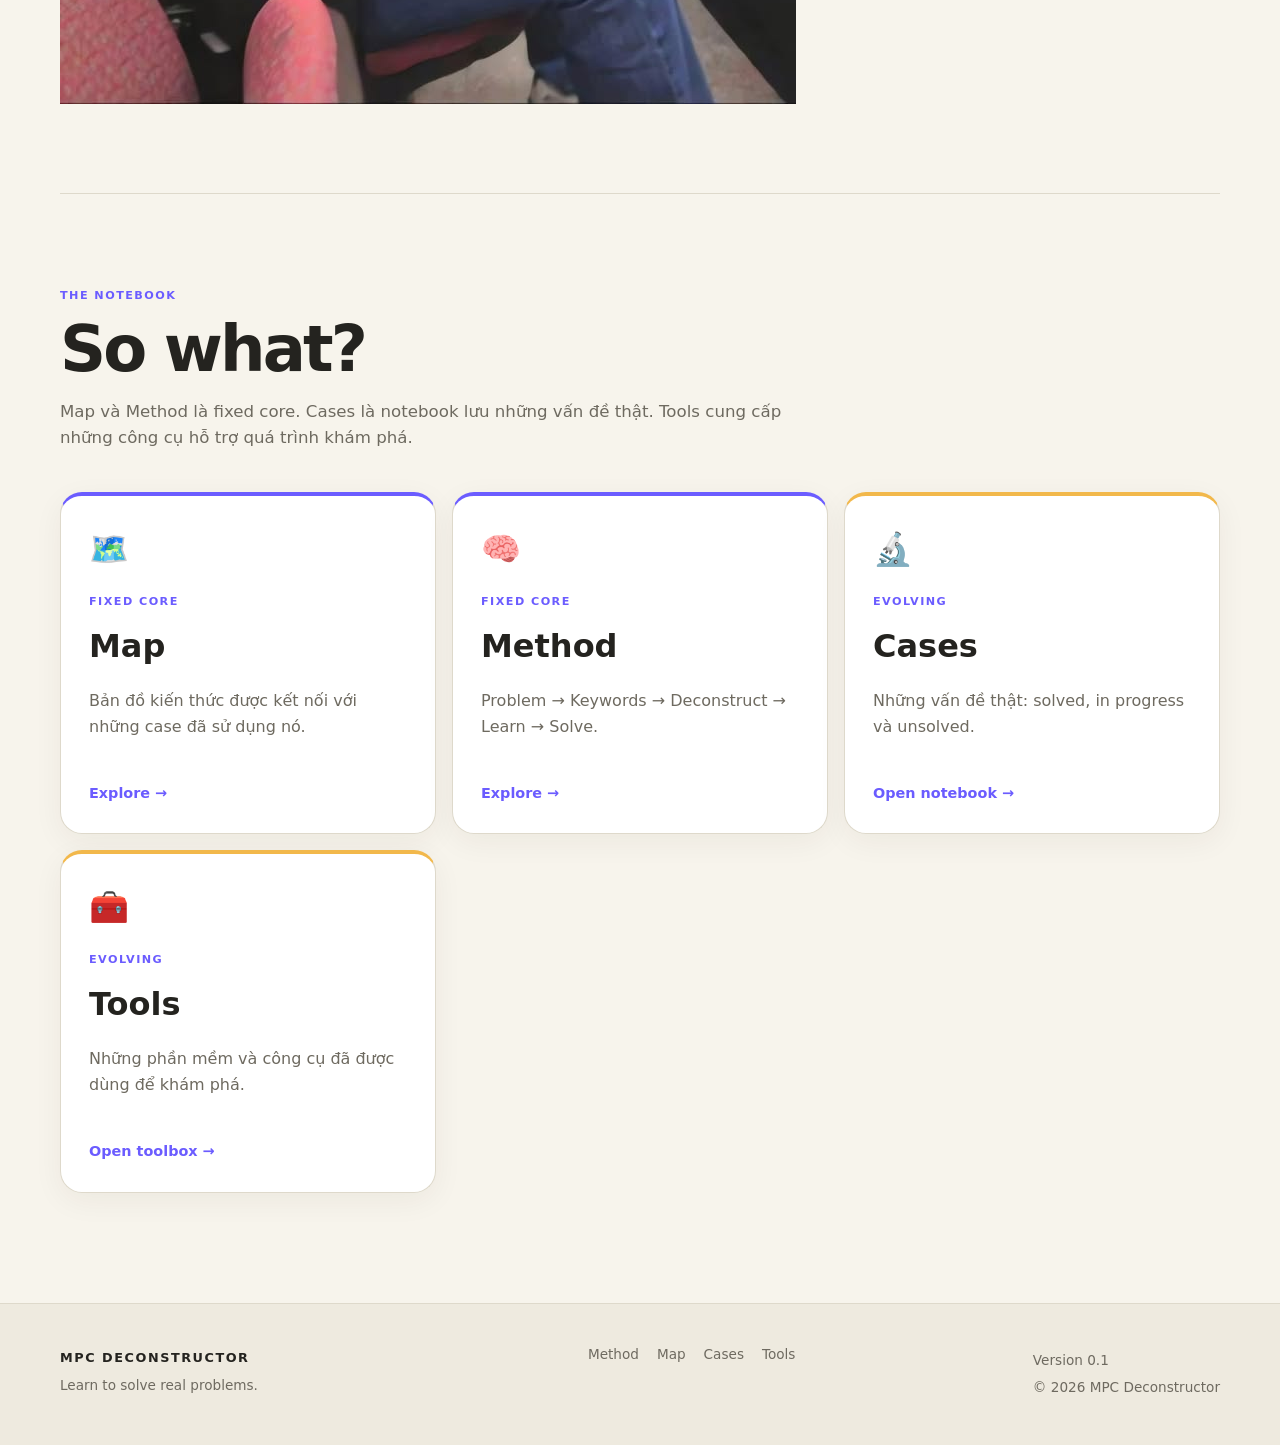
==== commit 4c17de8d: "(webagent): add all MPC critique images" ====
--- a/index.html
+++ b/index.html
@@ -5,11 +5,11 @@
 <section class="why container" aria-labelledby="why-title"><div class="section-heading"><p class="eyebrow">WHY THIS EXISTS</p><h2 id="why-title">What's wrong?</h2><p>MPC bắt đầu từ một câu hỏi đơn giản: nếu kiến thức được học để giải quyết vấn đề, tại sao chúng ta thường bắt đầu bằng công thức và thuật ngữ?</p></div>
 <div class="comparison-grid"><article class="problem-card"><span class="card-index">01</span><h3>School</h3><p class="formula">Công thức → Bài tập</p><p>Nhớ cách giải trước. Hiểu vấn đề sau.</p></article><article class="problem-card"><span class="card-index">02</span><h3>MPC</h3><p class="formula">Problem → Deconstruct</p><p>Bắt đầu từ thứ cần hiểu, rồi tìm đúng công cụ để giải.</p></article></div>
 <div class="critique-grid">
-<article><span>01</span><h3>Học theo lớp</h3><p>Kiến thức bị chia vụn khỏi những vấn đề mà nó từng dùng để giải.</p><div class="critique-media"><div class="media-placeholder"><strong>MEME PLACEHOLDER</strong><small>Ảnh: lớp học / học sinh ngồi theo hàng. Tông hài nhẹ, không công kích cá nhân.</small><span class="media-count">Cần 1 ảnh</span></div></div></article>
-<article><span>02</span><h3>Công thức trước</h3><p>Công thức trở thành điểm bắt đầu thay vì là một công cụ xuất hiện khi cần.</p><div class="critique-media"><div class="media-placeholder"><strong>MEME PLACEHOLDER</strong><small>Ảnh: học sinh cố nhớ công thức trước khi hiểu vấn đề.</small><span class="media-count">Cần 1 ảnh</span></div></div></article>
-<article><span>03</span><h3>Bài tập nhỏ</h3><p>Ta luyện từng mảnh nhưng hiếm khi thấy chúng ghép thành vấn đề lớn.</p><div class="critique-media"><div class="media-placeholder"><strong>IMAGE PLACEHOLDER</strong><small>Minh họa một bài toán nhỏ nối với một vấn đề đời thực lớn hơn.</small><span class="media-count">Cần 1 ảnh</span></div></div></article>
-<article><span>04</span><h3>Thuật ngữ khó</h3><p>Ngôn ngữ học thuật có thể che mất trực giác của một ý tưởng.</p><div class="critique-media"><div class="media-placeholder"><strong>MEME PLACEHOLDER</strong><small>Ảnh/meme về một thuật ngữ rất dài đối lập với cách giải thích đời thường.</small><span class="media-count">Cần 1 ảnh</span></div></div></article>
-<article><span>05</span><h3>Ít visual</h3><p>Simulation, hình ảnh và công cụ tương tác thường bị đứng ngoài bài học.</p><div class="critique-media"><div class="media-placeholder"><strong>IMAGE PLACEHOLDER</strong><small>Minh họa textbook tĩnh đối lập với simulation / interactive visual.</small><span class="media-count">Cần 1 ảnh</span></div></div></article>
+<article><span>01</span><h3>Học theo lớp</h3><p>Kiến thức bị chia vụn khỏi những vấn đề mà nó từng dùng để giải.</p><div class="critique-media"><img class="critique-image" src="assets/hoc_theo_lop.jpg" alt="Meme về học theo lớp"></div></div></article>
+<article><span>02</span><h3>Công thức trước</h3><p>Công thức trở thành điểm bắt đầu thay vì là một công cụ xuất hiện khi cần.</p><div class="critique-media"><img class="critique-image" src="assets/memorizing_formula_meme.jpg" alt="Meme về ghi nhớ công thức"></div></div></article>
+<article><span>03</span><h3>Bài tập nhỏ</h3><p>Ta luyện từng mảnh nhưng hiếm khi thấy chúng ghép thành vấn đề lớn.</p><div class="critique-media"><img class="critique-image" src="assets/homework_meme.jpg" alt="Meme về bài tập nhỏ"></div></div></article>
+<article><span>04</span><h3>Thuật ngữ khó</h3><p>Ngôn ngữ học thuật có thể che mất trực giác của một ý tưởng.</p><div class="critique-media"><img class="critique-image" src="assets/terms_meme.jpg" alt="Meme về thuật ngữ khó"></div></div></article>
+<article><span>05</span><h3>Ít visual</h3><p>Simulation, hình ảnh và công cụ tương tác thường bị đứng ngoài bài học.</p><div class="critique-media"><img class="critique-image" src="assets/visual_meme.jpg" alt="Meme về visual trong học tập"></div></div></article>
 <article><span>06</span><h3>Giấy bút là đủ?</h3><p>Đôi khi một công cụ tốt có thể làm điều mà một trang giấy không làm được.</p><div class="critique-media"><img class="critique-image" src="assets/only_pen_meme.jpg" alt="Meme về việc chỉ dùng giấy bút"></div></article>
 </div>
 </section>
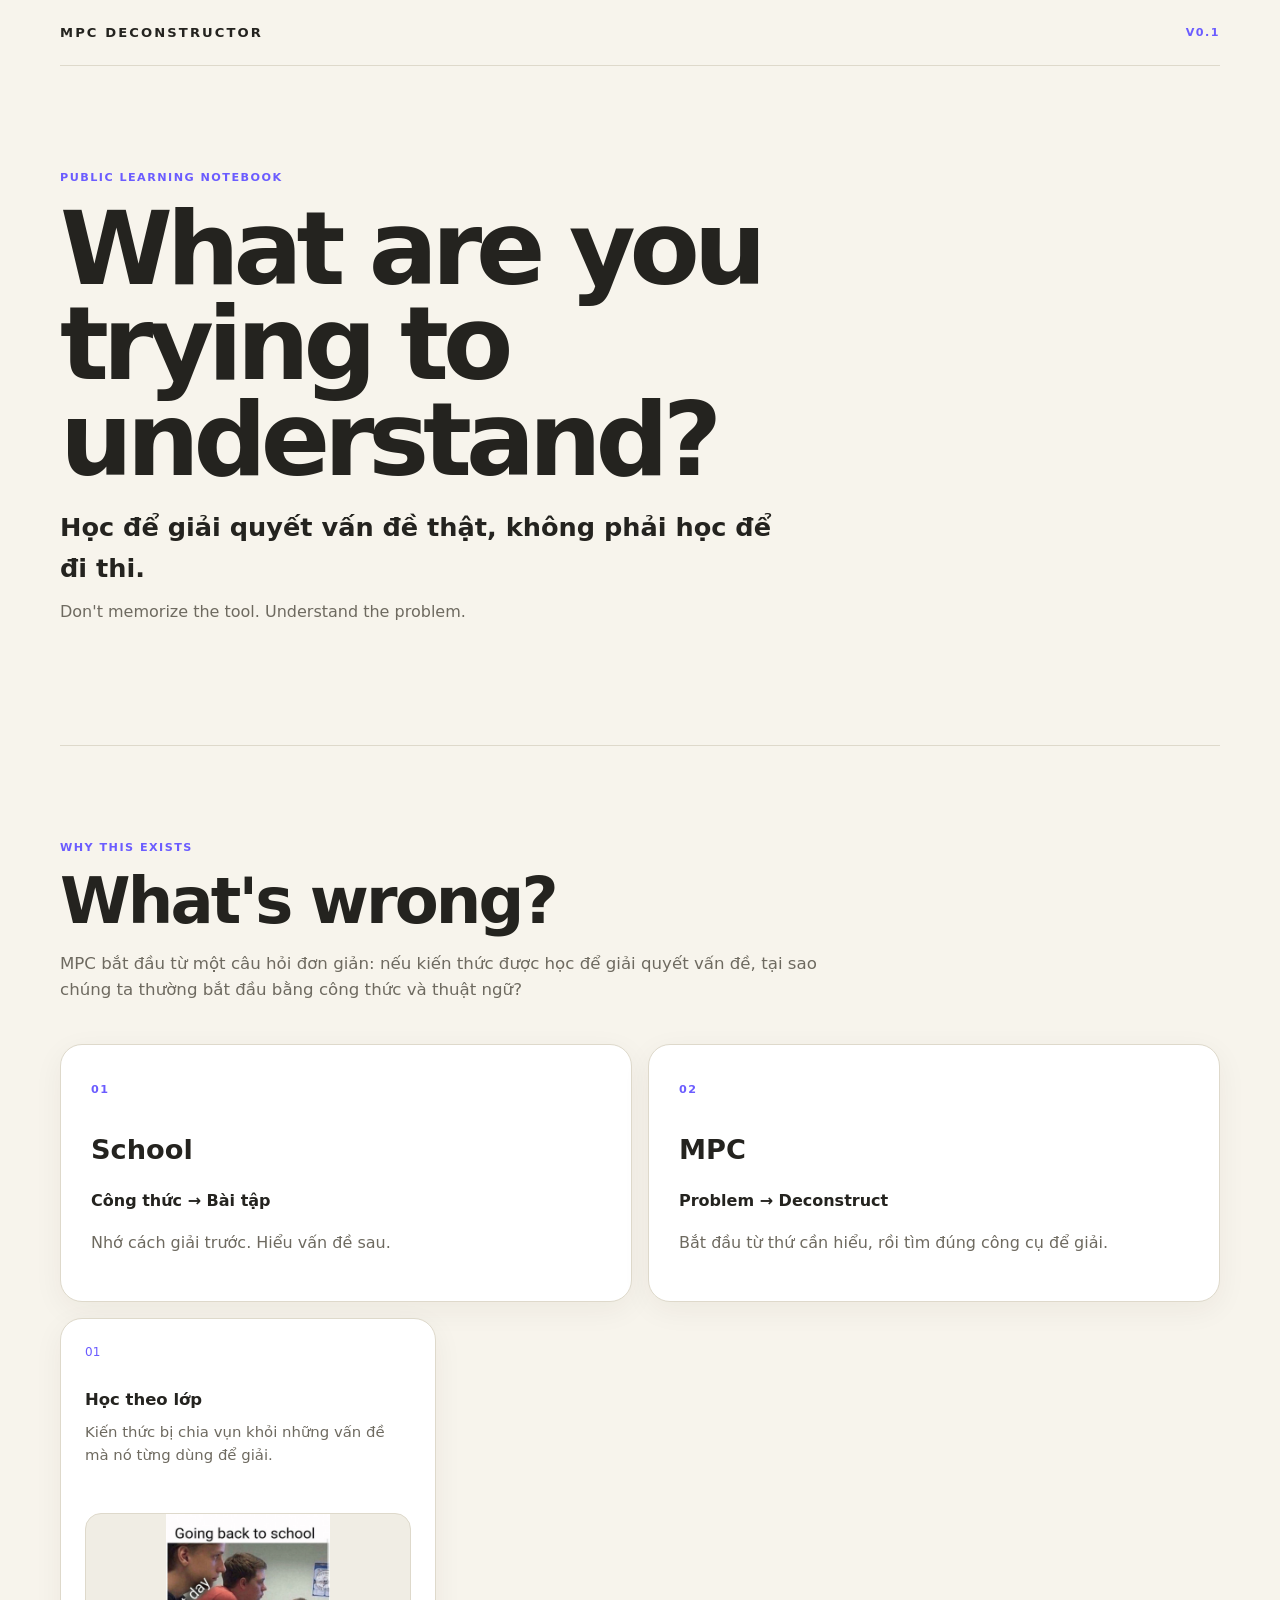
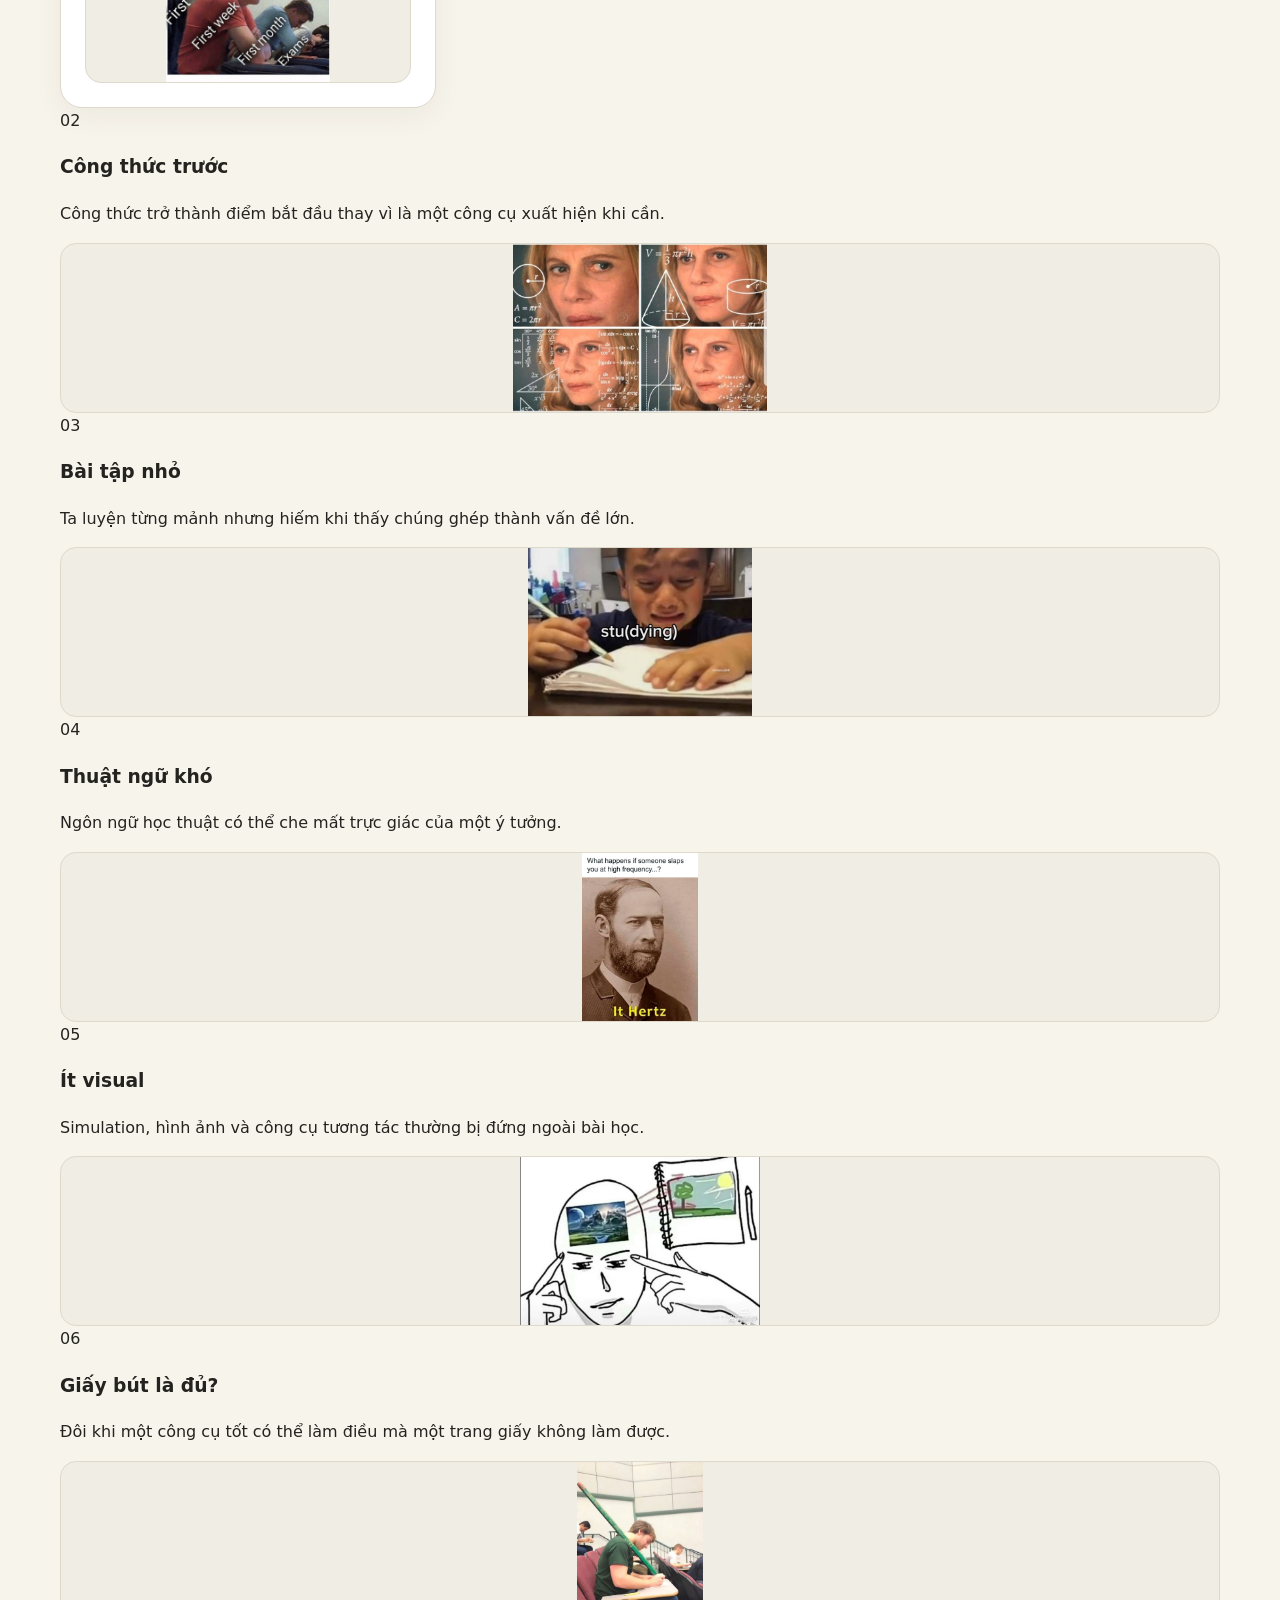
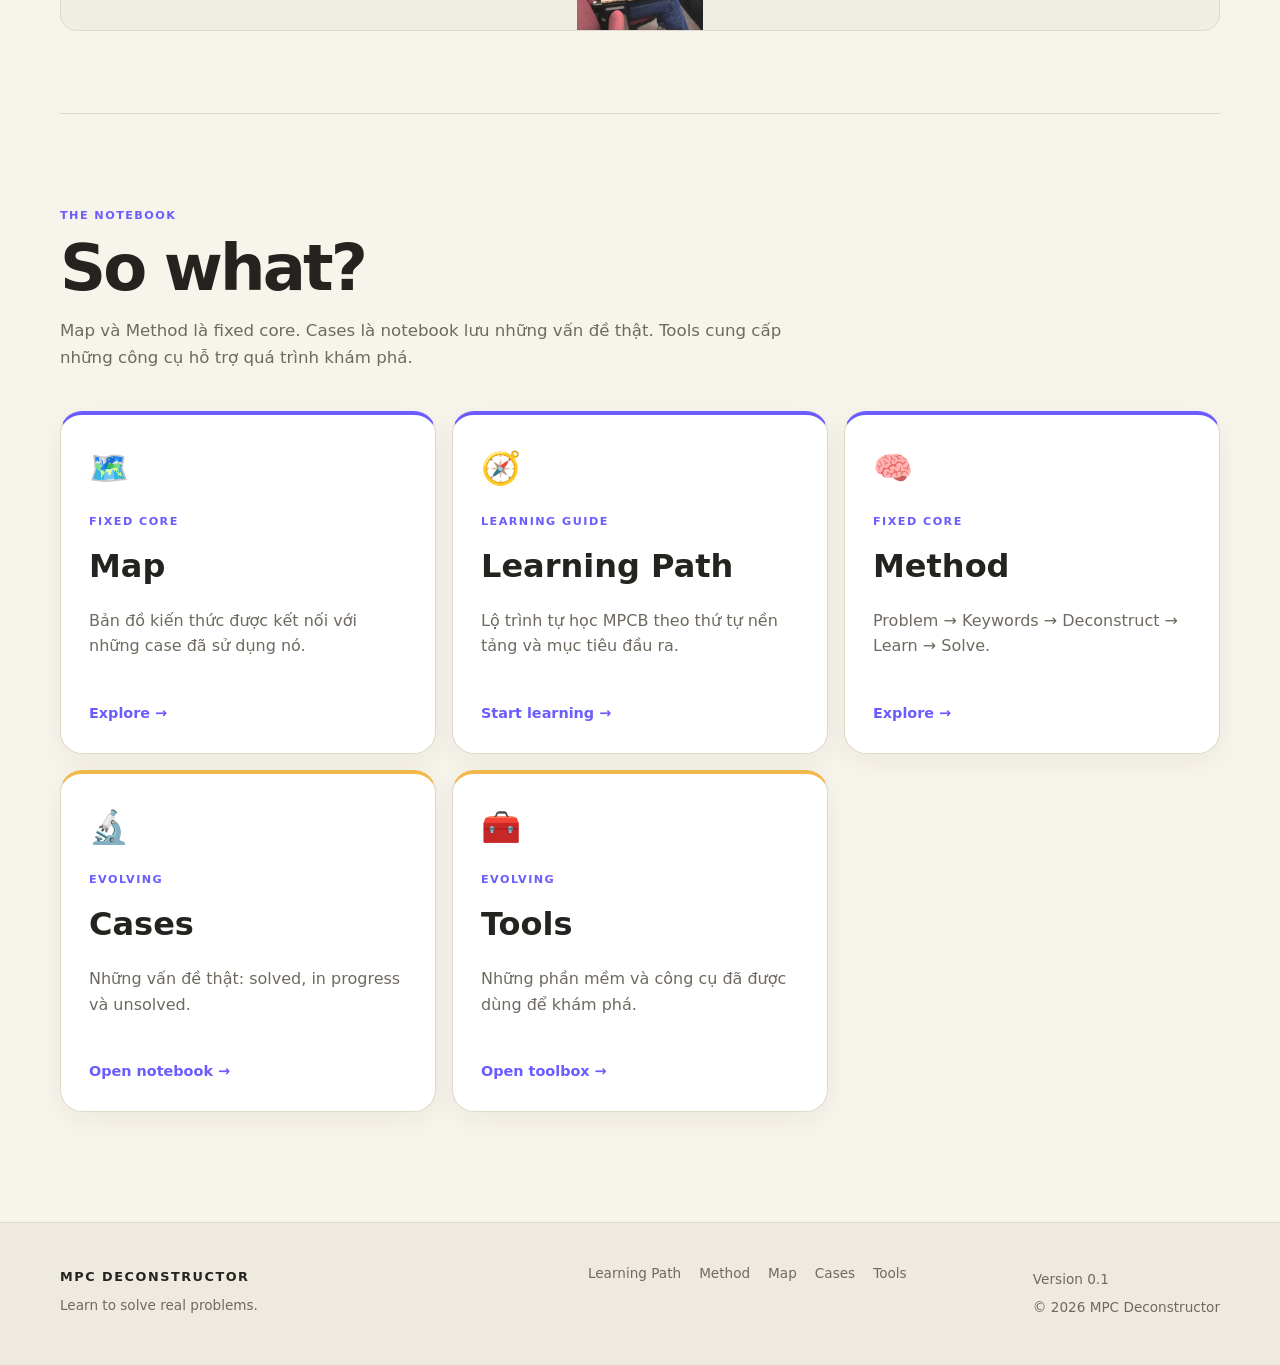
==== commit 1f5883a2: "Add MPCB learning path to homepage navigation" ====
--- a/index.html
+++ b/index.html
@@ -15,7 +15,8 @@
 </section>
 <section class="core container" aria-labelledby="core-title"><div class="section-heading"><p class="eyebrow">THE NOTEBOOK</p><h2 id="core-title">So what?</h2><p>Map và Method là fixed core. Cases là notebook lưu những vấn đề thật. Tools cung cấp những công cụ hỗ trợ quá trình khám phá.</p></div>
 <div class="box-grid"><a class="feature-box fixed" href="map.html"><span class="icon">🗺️</span><span class="box-type">FIXED CORE</span><h3>Map</h3><p>Bản đồ kiến thức được kết nối với những case đã sử dụng nó.</p><span class="arrow">Explore →</span></a>
+<a class="feature-box fixed" href="roadmap.html"><span class="icon">🧭</span><span class="box-type">LEARNING GUIDE</span><h3>Learning Path</h3><p>Lộ trình tự học MPCB theo thứ tự nền tảng và mục tiêu đầu ra.</p><span class="arrow">Start learning →</span></a>
 <a class="feature-box fixed" href="method.html"><span class="icon">🧠</span><span class="box-type">FIXED CORE</span><h3>Method</h3><p>Problem → Keywords → Deconstruct → Learn → Solve.</p><span class="arrow">Explore →</span></a>
 <a class="feature-box evolving" href="cases.html"><span class="icon">🔬</span><span class="box-type">EVOLVING</span><h3>Cases</h3><p>Những vấn đề thật: solved, in progress và unsolved.</p><span class="arrow">Open notebook →</span></a>
 <a class="feature-box evolving" href="tools.html"><span class="icon">🧰</span><span class="box-type">EVOLVING</span><h3>Tools</h3><p>Những phần mềm và công cụ đã được dùng để khám phá.</p><span class="arrow">Open toolbox →</span></a></div></section></main>
-<footer class="site-footer"><div class="container footer-inner"><div><strong>MPC DECONSTRUCTOR</strong><p>Learn to solve real problems.</p></div><div class="footer-links"><a href="method.html">Method</a><a href="map.html">Map</a><a href="cases.html">Cases</a><a href="tools.html">Tools</a></div><div class="footer-meta"><p>Version 0.1</p><p>© 2026 MPC Deconstructor</p></div></div></footer></body></html>+<footer class="site-footer"><div class="container footer-inner"><div><strong>MPC DECONSTRUCTOR</strong><p>Learn to solve real problems.</p></div><div class="footer-links"><a href="roadmap.html">Learning Path</a><a href="method.html">Method</a><a href="map.html">Map</a><a href="cases.html">Cases</a><a href="tools.html">Tools</a></div><div class="footer-meta"><p>Version 0.1</p><p>© 2026 MPC Deconstructor</p></div></div></footer></body></html>
--- a/styles.css
+++ b/styles.css
@@ -1 +1 @@
-:root{--bg:#f7f4ec;--surface:#fff;--surface-2:#f0ede4;--text:#24231f;--muted:#6e6a60;--line:#ded9cb;--accent:#6b5cff;--accent-2:#f2b84b;--green:#4d9a6a;--max:1160px}*{box-sizing:border-box}html{scroll-behavior:smooth}body{margin:0;background:var(--bg);color:var(--text);font-family:Inter,ui-sans-serif,system-ui,-apple-system,BlinkMacSystemFont,"Segoe UI",sans-serif;line-height:1.6}a{color:inherit}.container{width:min(calc(100% - 40px),var(--max));margin-inline:auto}.site-header{width:min(calc(100% - 40px),var(--max));margin:0 auto;padding:22px 0;display:flex;justify-content:space-between;align-items:center;border-bottom:1px solid var(--line);background:var(--bg)}.brand{font-size:.82rem;letter-spacing:.16em;text-decoration:none;font-weight:850}.version,.eyebrow,.box-type,.card-index{color:var(--accent);font-size:.7rem;letter-spacing:.13em;text-transform:uppercase;font-weight:750}.hero{padding:92px 0 105px}.hero h1{max-width:900px;margin:14px 0 20px;font-size:clamp(3.2rem,8vw,7rem);line-height:.93;letter-spacing:-.06em}.hero-lead{font-size:clamp(1.25rem,2vw,1.6rem);max-width:720px;margin:0;font-weight:650}.hero-note{color:var(--muted);margin-top:10px}.why,.core{padding:82px 0;border-top:1px solid var(--line)}.section-heading{max-width:760px;margin-bottom:40px}.section-heading h2{font-size:clamp(2.3rem,5vw,4.4rem);line-height:1;letter-spacing:-.045em;margin:8px 0 18px}.section-heading p:last-child{color:var(--muted);font-size:1.04rem}.comparison-grid,.critique-grid,.box-grid{display:grid;gap:16px}.comparison-grid{grid-template-columns:repeat(2,1fr);margin-bottom:16px}.problem-card,.critique-grid article,.feature-box,.media-placeholder{border:1px solid var(--line);background:var(--surface);border-radius:22px;box-shadow:0 8px 30px rgba(52,45,20,.055)}.problem-card{padding:30px}.problem-card h3{font-size:1.7rem;margin:28px 0 8px}.problem-card p{color:var(--muted)}.problem-card .formula{color:var(--text);font-weight:800}.critique-grid{grid-template-columns:repeat(3,1fr)}.critique-grid article{padding:24px;min-height:195px}.critique-grid span{color:var(--accent);font-size:.75rem}.critique-grid h3{margin:25px 0 7px;font-size:1.03rem}.critique-grid p{margin:0;color:var(--muted);font-size:.93rem}.critique-media{margin-top:16px}.media-placeholder{min-height:170px;padding:18px;background:var(--surface-2);display:flex;flex-direction:column;justify-content:center;align-items:center;text-align:center;border-style:dashed;box-shadow:none}.media-placeholder strong{font-size:1rem}.media-placeholder small{max-width:270px;color:var(--muted);margin-top:6px}.media-placeholder .media-count{margin-top:12px;color:var(--accent);font-size:.72rem;font-weight:800;letter-spacing:.08em;text-transform:uppercase}.why-gallery{margin-top:18px;display:grid;grid-template-columns:1.3fr .7fr;gap:16px}.why-gallery .media-placeholder{min-height:220px}.core{padding-bottom:110px}.box-grid{grid-template-columns:repeat(6,1fr)}.feature-box{grid-column:span 2;min-height:275px;padding:28px;text-decoration:none;transition:transform .18s ease,box-shadow .18s ease,border-color .18s ease}.feature-box:hover,.feature-box:focus-visible{transform:translateY(-4px);box-shadow:0 15px 35px rgba(52,45,20,.09);border-color:#bbb4a3;outline:none}.feature-box.fixed{border-top:4px solid var(--accent)}.feature-box.evolving{border-top:4px solid var(--accent-2)}.icon{display:block;font-size:2rem;margin-bottom:18px}.box-type{display:block;margin-bottom:10px}.feature-box h3{font-size:2rem;margin:0 0 8px}.feature-box p{color:var(--muted);min-height:70px}.arrow{display:block;margin-top:24px;color:var(--accent);font-size:.9rem;font-weight:750}.site-footer{border-top:1px solid var(--line);padding:40px 0;color:var(--muted);background:#eeeadf}.footer-inner{display:grid;grid-template-columns:1.2fr 1fr auto;gap:30px;align-items:start}.footer-inner strong{color:var(--text);letter-spacing:.12em;font-size:.8rem}.footer-inner p{margin:6px 0;font-size:.85rem}.footer-links{display:flex;flex-wrap:wrap;gap:12px 18px}.footer-links a{text-decoration:none;font-size:.85rem}.footer-links a:hover{color:var(--text)}.placeholder{min-height:65vh;display:grid;align-content:center;padding:80px 0}.placeholder h1{font-size:clamp(3rem,8vw,6rem);line-height:.95;letter-spacing:-.05em;margin:10px 0 20px}.placeholder p{max-width:650px;color:var(--muted);font-size:1.1rem}.back{color:var(--accent);text-decoration:none;font-weight:750}@media(max-width:820px){.hero{padding:70px 0 80px}.comparison-grid,.critique-grid,.why-gallery{grid-template-columns:1fr}.box-grid{grid-template-columns:1fr}.feature-box{grid-column:auto}.footer-inner{grid-template-columns:1fr}}@media(prefers-reduced-motion:reduce){html{scroll-behavior:auto}*,*::before,*::after{transition:none!important}}.page{padding:80px 0 110px}.page>.section-heading{margin-bottom:36px}.page h1{font-size:clamp(3rem,7vw,6.2rem);line-height:.95;letter-spacing:-.055em;margin:10px 0 18px}.section-heading.small{margin:0 0 20px}.section-heading.small h2{font-size:2.2rem}.map-grid{display:grid;grid-template-columns:repeat(3,1fr);gap:18px;margin-bottom:34px}.map-group{background:var(--surface);border:1px solid var(--line);border-radius:24px;padding:28px;box-shadow:0 8px 30px rgba(52,45,20,.055)}.map-number{color:var(--accent);font-size:.75rem;font-weight:800;letter-spacing:.12em}.map-group h2{font-size:2.1rem;margin:8px 0 0}.map-group>p{color:var(--muted);margin-top:0}.map-group details{border-top:1px solid var(--line);padding:14px 0}.map-group summary{cursor:pointer;font-weight:750}.map-group ul{color:var(--muted);padding-left:20px;margin-bottom:0}.editor-form{display:grid;gap:18px;max-width:850px;background:var(--surface);border:1px solid var(--line);border-radius:24px;padding:28px;box-shadow:0 8px 30px rgba(52,45,20,.055)}.editor-form label{display:grid;gap:8px;font-size:.78rem;font-weight:800;letter-spacing:.08em}.editor-form textarea,.editor-form input[type="text"],.editor-form input[type="file"]{font:inherit;letter-spacing:normal;font-weight:500;color:var(--text);border:1px solid var(--line);border-radius:14px;background:var(--surface-2);padding:14px}.editor-form textarea{resize:vertical}.input-note{font-size:.78rem;color:var(--muted);font-weight:500;letter-spacing:normal}.primary-button{justify-self:start;border:0;border-radius:12px;background:var(--accent);color:white;padding:13px 20px;font:inherit;font-weight:800;cursor:pointer}.primary-button:hover{filter:brightness(.95)}.upload-preview{display:block;max-width:850px;max-height:480px;margin:18px 0;border-radius:18px;border:1px solid var(--line);object-fit:contain;background:var(--surface)}.saved-section{margin:70px 0 30px}.saved-grid{display:grid;grid-template-columns:repeat(2,1fr);gap:18px}.saved-card,.term-card{background:var(--surface);border:1px solid var(--line);border-radius:20px;padding:22px}.saved-card h3,.term-card h3{margin:5px 0 10px;font-size:1.35rem}.saved-card p,.term-card p{color:var(--muted);white-space:normal}.saved-card img{width:100%;max-height:360px;object-fit:contain;border-radius:14px;background:var(--surface-2);margin-top:12px}.saved-number{color:var(--accent);font-size:.7rem;font-weight:800;letter-spacing:.12em}.delete-button{border:0;background:transparent;color:var(--muted);font:inherit;font-size:.82rem;text-decoration:underline;cursor:pointer;margin-top:12px}.empty-state{color:var(--muted);padding:20px 0}.term-list{display:grid;gap:14px}.term-card{display:flex;justify-content:space-between;gap:20px;align-items:flex-start}.term-card p{margin:0}.tool-card{display:flex;align-items:center;gap:22px;text-decoration:none;background:var(--surface);border:1px solid var(--line);border-radius:24px;padding:24px;max-width:720px;box-shadow:0 8px 30px rgba(52,45,20,.055);transition:transform .18s ease,box-shadow .18s ease}.tool-card:hover{transform:translateY(-3px);box-shadow:0 14px 35px rgba(52,45,20,.1)}.tool-card img{width:64px;height:64px}.tool-card h2{margin:2px 0 4px;font-size:1.8rem}.tool-card p{margin:0;color:var(--muted)}.tool-arrow{margin-left:auto;color:var(--accent);font-weight:800}@media(max-width:900px){.map-grid{grid-template-columns:1fr 1fr}}@media(max-width:620px){.map-grid,.saved-grid{grid-template-columns:1fr}.page{padding-top:55px}.term-card{flex-direction:column}.tool-card{align-items:flex-start}.tool-arrow{margin-left:0}}.tool-launcher .primary-button{display:inline-flex;align-items:center;gap:9px}.tool-launcher .primary-button img{width:20px;height:20px}.tool-launcher{margin-bottom:18px}.login-page{min-height:70vh;display:grid;place-items:center;padding:70px 0}.login-card{width:min(100%,520px);background:var(--surface);border:1px solid var(--line);border-radius:28px;padding:34px;box-shadow:0 14px 45px rgba(52,45,20,.07)}.login-card h1{font-size:clamp(3rem,7vw,5.5rem);line-height:.95;letter-spacing:-.055em;margin:12px 0 18px}.login-note{color:var(--muted);margin-bottom:28px}.login-form{display:grid;gap:16px}.login-form label{display:grid;gap:8px;font-size:.75rem;font-weight:800;letter-spacing:.08em}.login-form input{font:inherit;letter-spacing:normal;font-weight:500;color:var(--text);border:1px solid var(--line);border-radius:14px;background:var(--surface-2);padding:14px}.login-error{min-height:1.5em;margin:0;color:#a33;font-size:.9rem}.case-toolbar{max-width:850px;display:flex;justify-content:space-between;align-items:center;margin:0 0 14px;color:var(--muted);font-size:.85rem}.case-toolbar .delete-button{margin:0}.map-progress{display:inline-block;margin-top:10px;padding:7px 11px;border:1px solid var(--line);border-radius:999px;background:var(--surface);color:var(--muted);font-size:.82rem}.map-item{list-style:none;margin:6px 0}.map-item label{display:flex;align-items:flex-start;gap:9px;cursor:pointer;color:var(--muted);font-weight:500}.map-item input{margin-top:.42em;accent-color:var(--accent);width:16px;height:16px;flex:0 0 auto}.map-item input:checked+span{text-decoration:line-through;color:var(--text)}.map-group ul{padding-left:0}.saved-image-proof{display:flex;align-items:center;gap:12px;margin-top:12px}.saved-card .saved-case-image{width:150px;height:100px;max-height:none;flex:0 0 150px;object-fit:cover;margin:0;border-radius:10px}.saved-image-proof .input-note{margin:0}.+:root{--bg:#f7f4ec;--surface:#fff;--surface-2:#f0ede4;--text:#24231f;--muted:#6e6a60;--line:#ded9cb;--accent:#6b5cff;--accent-2:#f2b84b;--green:#4d9a6a;--max:1160px}*{box-sizing:border-box}html{scroll-behavior:smooth}body{margin:0;background:var(--bg);color:var(--text);font-family:Inter,ui-sans-serif,system-ui,-apple-system,BlinkMacSystemFont,"Segoe UI",sans-serif;line-height:1.6}a{color:inherit}.container{width:min(calc(100% - 40px),var(--max));margin-inline:auto}.site-header{width:min(calc(100% - 40px),var(--max));margin:0 auto;padding:22px 0;display:flex;justify-content:space-between;align-items:center;border-bottom:1px solid var(--line);background:var(--bg)}.brand{font-size:.82rem;letter-spacing:.16em;text-decoration:none;font-weight:850}.version,.eyebrow,.box-type,.card-index{color:var(--accent);font-size:.7rem;letter-spacing:.13em;text-transform:uppercase;font-weight:750}.hero{padding:92px 0 105px}.hero h1{max-width:900px;margin:14px 0 20px;font-size:clamp(3.2rem,8vw,7rem);line-height:.93;letter-spacing:-.06em}.hero-lead{font-size:clamp(1.25rem,2vw,1.6rem);max-width:720px;margin:0;font-weight:650}.hero-note{color:var(--muted);margin-top:10px}.why,.core{padding:82px 0;border-top:1px solid var(--line)}.section-heading{max-width:760px;margin-bottom:40px}.section-heading h2{font-size:clamp(2.3rem,5vw,4.4rem);line-height:1;letter-spacing:-.045em;margin:8px 0 18px}.section-heading p:last-child{color:var(--muted);font-size:1.04rem}.comparison-grid,.critique-grid,.box-grid{display:grid;gap:16px}.comparison-grid{grid-template-columns:repeat(2,1fr);margin-bottom:16px}.problem-card,.critique-grid article,.feature-box,.media-placeholder{border:1px solid var(--line);background:var(--surface);border-radius:22px;box-shadow:0 8px 30px rgba(52,45,20,.055)}.problem-card{padding:30px}.problem-card h3{font-size:1.7rem;margin:28px 0 8px}.problem-card p{color:var(--muted)}.problem-card .formula{color:var(--text);font-weight:800}.critique-grid{grid-template-columns:repeat(3,1fr);grid-auto-rows:390px}.critique-grid article{padding:24px;height:390px;display:grid;grid-template-rows:auto auto 1fr 170px}.critique-grid span{color:var(--accent);font-size:.75rem}.critique-grid h3{margin:25px 0 7px;font-size:1.03rem}.critique-grid p{margin:0;color:var(--muted);font-size:.93rem}.critique-media{height:170px;display:flex;align-items:center;justify-content:center;overflow:hidden;background:var(--surface-2);border:1px solid var(--line);border-radius:16px}.critique-image{display:block;width:100%;height:100%;object-fit:contain;border:0;border-radius:0;background:transparent}.media-placeholder{min-height:170px;padding:18px;background:var(--surface-2);display:flex;flex-direction:column;justify-content:center;align-items:center;text-align:center;border-style:dashed;box-shadow:none}.media-placeholder strong{font-size:1rem}.media-placeholder small{max-width:270px;color:var(--muted);margin-top:6px}.media-placeholder .media-count{margin-top:12px;color:var(--accent);font-size:.72rem;font-weight:800;letter-spacing:.08em;text-transform:uppercase}.why-gallery{margin-top:18px;display:grid;grid-template-columns:1.3fr .7fr;gap:16px}.why-gallery .media-placeholder{min-height:220px}.core{padding-bottom:110px}.box-grid{grid-template-columns:repeat(6,1fr)}.feature-box{grid-column:span 2;min-height:275px;padding:28px;text-decoration:none;transition:transform .18s ease,box-shadow .18s ease,border-color .18s ease}.feature-box:hover,.feature-box:focus-visible{transform:translateY(-4px);box-shadow:0 15px 35px rgba(52,45,20,.09);border-color:#bbb4a3;outline:none}.feature-box.fixed{border-top:4px solid var(--accent)}.feature-box.evolving{border-top:4px solid var(--accent-2)}.icon{display:block;font-size:2rem;margin-bottom:18px}.box-type{display:block;margin-bottom:10px}.feature-box h3{font-size:2rem;margin:0 0 8px}.feature-box p{color:var(--muted);min-height:70px}.arrow{display:block;margin-top:24px;color:var(--accent);font-size:.9rem;font-weight:750}.site-footer{border-top:1px solid var(--line);padding:40px 0;color:var(--muted);background:#eeeadf}.footer-inner{display:grid;grid-template-columns:1.2fr 1fr auto;gap:30px;align-items:start}.footer-inner strong{color:var(--text);letter-spacing:.12em;font-size:.8rem}.footer-inner p{margin:6px 0;font-size:.85rem}.footer-links{display:flex;flex-wrap:wrap;gap:12px 18px}.footer-links a{text-decoration:none;font-size:.85rem}.footer-links a:hover{color:var(--text)}.placeholder{min-height:65vh;display:grid;align-content:center;padding:80px 0}.placeholder h1{font-size:clamp(3rem,8vw,6rem);line-height:.95;letter-spacing:-.05em;margin:10px 0 20px}.placeholder p{max-width:650px;color:var(--muted);font-size:1.1rem}.back{color:var(--accent);text-decoration:none;font-weight:750}@media(max-width:820px){.hero{padding:70px 0 80px}.comparison-grid,.critique-grid,.why-gallery{grid-template-columns:1fr}.box-grid{grid-template-columns:1fr}.feature-box{grid-column:auto}.footer-inner{grid-template-columns:1fr}}@media(prefers-reduced-motion:reduce){html{scroll-behavior:auto}*,*::before,*::after{transition:none!important}}.page{padding:80px 0 110px}.page>.section-heading{margin-bottom:36px}.page h1{font-size:clamp(3rem,7vw,6.2rem);line-height:.95;letter-spacing:-.055em;margin:10px 0 18px}.section-heading.small{margin:0 0 20px}.section-heading.small h2{font-size:2.2rem}.map-grid{display:grid;grid-template-columns:repeat(3,1fr);gap:18px;margin-bottom:34px}.map-group{background:var(--surface);border:1px solid var(--line);border-radius:24px;padding:28px;box-shadow:0 8px 30px rgba(52,45,20,.055)}.map-number{color:var(--accent);font-size:.75rem;font-weight:800;letter-spacing:.12em}.map-group h2{font-size:2.1rem;margin:8px 0 0}.map-group>p{color:var(--muted);margin-top:0}.map-group details{border-top:1px solid var(--line);padding:14px 0}.map-group summary{cursor:pointer;font-weight:750}.map-group ul{color:var(--muted);padding-left:20px;margin-bottom:0}.editor-form{display:grid;gap:18px;max-width:850px;background:var(--surface);border:1px solid var(--line);border-radius:24px;padding:28px;box-shadow:0 8px 30px rgba(52,45,20,.055)}.editor-form label{display:grid;gap:8px;font-size:.78rem;font-weight:800;letter-spacing:.08em}.editor-form textarea,.editor-form input[type="text"],.editor-form input[type="file"]{font:inherit;letter-spacing:normal;font-weight:500;color:var(--text);border:1px solid var(--line);border-radius:14px;background:var(--surface-2);padding:14px}.editor-form textarea{resize:vertical}.input-note{font-size:.78rem;color:var(--muted);font-weight:500;letter-spacing:normal}.primary-button{justify-self:start;border:0;border-radius:12px;background:var(--accent);color:white;padding:13px 20px;font:inherit;font-weight:800;cursor:pointer}.primary-button:hover{filter:brightness(.95)}.upload-preview{display:block;max-width:850px;max-height:480px;margin:18px 0;border-radius:18px;border:1px solid var(--line);object-fit:contain;background:var(--surface)}.saved-section{margin:70px 0 30px}.saved-grid{display:grid;grid-template-columns:repeat(2,1fr);gap:18px}.saved-card,.term-card{background:var(--surface);border:1px solid var(--line);border-radius:20px;padding:22px}.saved-card h3,.term-card h3{margin:5px 0 10px;font-size:1.35rem}.saved-card p,.term-card p{color:var(--muted);white-space:normal}.saved-card img{width:100%;max-height:360px;object-fit:contain;border-radius:14px;background:var(--surface-2);margin-top:12px}.saved-number{color:var(--accent);font-size:.7rem;font-weight:800;letter-spacing:.12em}.delete-button{border:0;background:transparent;color:var(--muted);font:inherit;font-size:.82rem;text-decoration:underline;cursor:pointer;margin-top:12px}.empty-state{color:var(--muted);padding:20px 0}.term-list{display:grid;gap:14px}.term-card{display:flex;justify-content:space-between;gap:20px;align-items:flex-start}.term-card p{margin:0}.tool-card{display:flex;align-items:center;gap:22px;text-decoration:none;background:var(--surface);border:1px solid var(--line);border-radius:24px;padding:24px;max-width:720px;box-shadow:0 8px 30px rgba(52,45,20,.055);transition:transform .18s ease,box-shadow .18s ease}.tool-card:hover{transform:translateY(-3px);box-shadow:0 14px 35px rgba(52,45,20,.1)}.tool-card img{width:64px;height:64px}.tool-card h2{margin:2px 0 4px;font-size:1.8rem}.tool-card p{margin:0;color:var(--muted)}.tool-arrow{margin-left:auto;color:var(--accent);font-weight:800}@media(max-width:900px){.map-grid{grid-template-columns:1fr 1fr}}@media(max-width:620px){.map-grid,.saved-grid{grid-template-columns:1fr}.page{padding-top:55px}.term-card{flex-direction:column}.tool-card{align-items:flex-start}.tool-arrow{margin-left:0}}.tool-launcher .primary-button{display:inline-flex;align-items:center;gap:9px}.tool-launcher .primary-button img{width:20px;height:20px}.tool-launcher{margin-bottom:18px}.login-page{min-height:70vh;display:grid;place-items:center;padding:70px 0}.login-card{width:min(100%,520px);background:var(--surface);border:1px solid var(--line);border-radius:28px;padding:34px;box-shadow:0 14px 45px rgba(52,45,20,.07)}.login-card h1{font-size:clamp(3rem,7vw,5.5rem);line-height:.95;letter-spacing:-.055em;margin:12px 0 18px}.login-note{color:var(--muted);margin-bottom:28px}.login-form{display:grid;gap:16px}.login-form label{display:grid;gap:8px;font-size:.75rem;font-weight:800;letter-spacing:.08em}.login-form input{font:inherit;letter-spacing:normal;font-weight:500;color:var(--text);border:1px solid var(--line);border-radius:14px;background:var(--surface-2);padding:14px}.login-error{min-height:1.5em;margin:0;color:#a33;font-size:.9rem}.case-toolbar{max-width:850px;display:flex;justify-content:space-between;align-items:center;margin:0 0 14px;color:var(--muted);font-size:.85rem}.case-toolbar .delete-button{margin:0}.map-progress{display:inline-block;margin-top:10px;padding:7px 11px;border:1px solid var(--line);border-radius:999px;background:var(--surface);color:var(--muted);font-size:.82rem}.map-item{list-style:none;margin:6px 0}.map-item label{display:flex;align-items:flex-start;gap:9px;cursor:pointer;color:var(--muted);font-weight:500}.map-item input{margin-top:.42em;accent-color:var(--accent);width:16px;height:16px;flex:0 0 auto}.map-item input:checked+span{text-decoration:line-through;color:var(--text)}.map-group ul{padding-left:0}.saved-image-proof{display:flex;align-items:center;gap:12px;margin-top:16px}.saved-card .saved-case-image{display:block;width:100%;max-width:100%;height:auto;max-height:520px;flex:0 1 auto;object-fit:contain;margin:0;border:1px solid var(--line);border-radius:14px;background:var(--surface-2)}.saved-image-proof .input-note{margin:0}.
